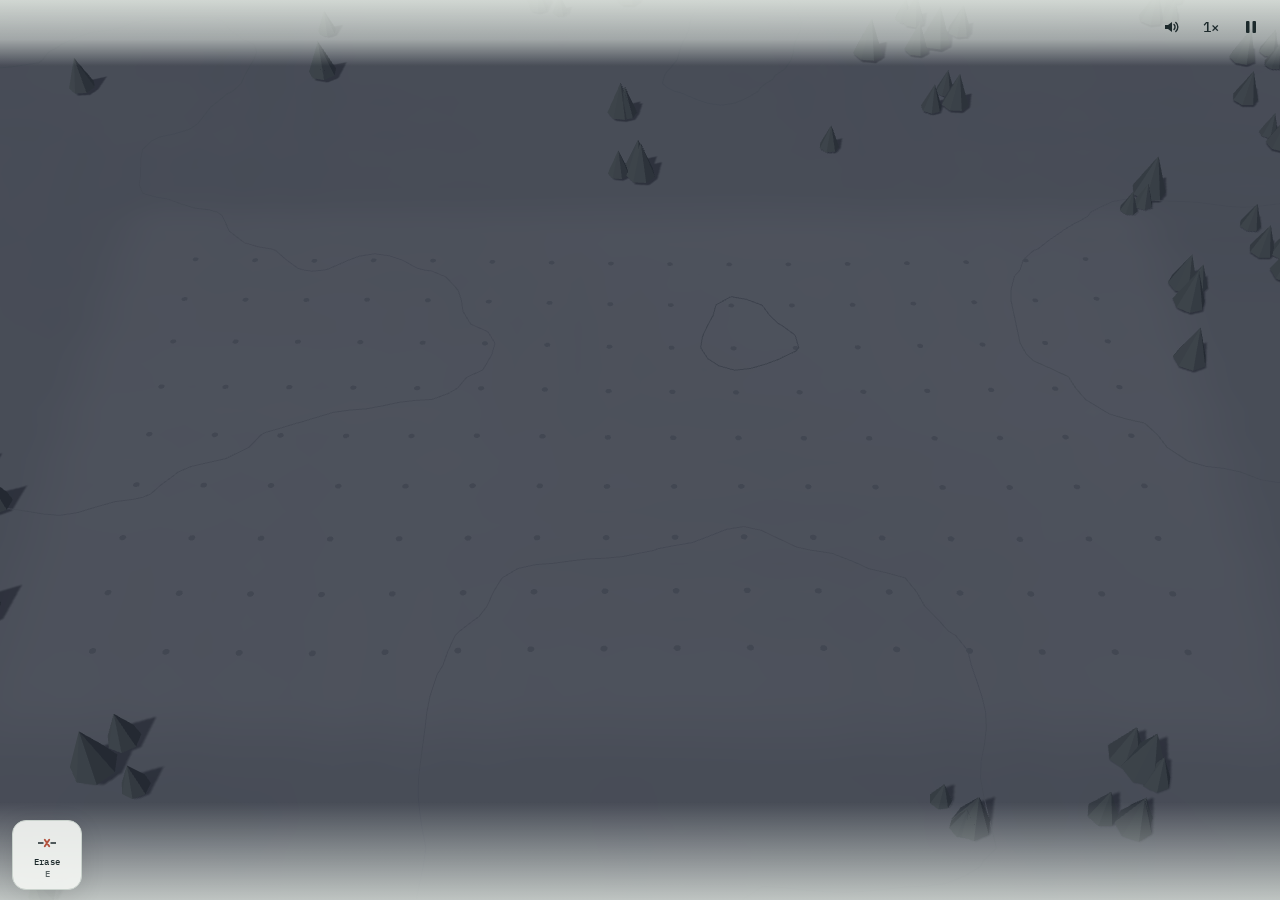
==== preview/feat-clear-money/index.html @ 667bb74d "Preview preview/feat-clear-money from Tarrasse/wattsville@2472400" ====
<!doctype html><html lang="en"><head>
<!-- wattsville-preview: feat/clear-money@2472400 -->
<meta name="robots" content="noindex"><meta charset="utf-8"><meta name="viewport" content="width=device-width,initial-scale=1,viewport-fit=cover"><title>Wattsville 3D</title><meta name="claude:viewport-fit-sides" content="cover"><link rel="stylesheet" href="fonts/fonts.css"><style>:root{color-scheme:light;box-sizing:border-box;padding-top:env(safe-area-inset-top,0px);padding-bottom:env(safe-area-inset-bottom,0px)}html{scroll-padding-top:env(safe-area-inset-top,0px)}body{margin:0;padding:0;font:14px -apple-system,BlinkMacSystemFont,sans-serif;background:#faf9f5;color:#141413}img{max-width:100%}[hidden]:not([hidden=until-found i]){display:none!important}</style></head><body>
<style>
/* Layout: one-screen game. Thin status bar on top, the survey-map canvas fills the middle, tool tray at the bottom. */
:root{
  --bg:#e9ede8;        /* survey paper */
  --surface:#f6f8f4;
  --ink:#1d2a2c;
  --muted:#5f6e6c;
  --line:#c9d2cc;
  --fog:#dde3dd;
  --water:#b7d3df;
  --water-edge:#9cc0d0;
  --plank:#a88b63;
  --danger:#b4533f;
  /* muted network colors: the same four hues, less saturated, still far apart in hue and lightness */
  --net-a:#b98840;     /* amber network */
  --net-b:#557aa8;     /* blue: factories, 380 V */
  --net-c:#a65a78;     /* magenta network */
  --net-d:#5b8a68;     /* green: charging stations */
  --glow:0;
  --font-display:"Chakra Petch","Arial Narrow",system-ui,sans-serif;
  --font-body:"IBM Plex Sans",system-ui,-apple-system,"Segoe UI",sans-serif;
  --font-mono:"IBM Plex Mono",ui-monospace,"SFMono-Regular",Menlo,monospace;
}
@media (prefers-color-scheme: dark){
  :root:not([data-theme="light"]){
    --bg:#0e1417; --surface:#162026; --ink:#e4ece9; --muted:#8c9c99; --line:#25333a; --fog:#121a1e;
    --water:#173748; --water-edge:#1f4a5f; --plank:#7a6447; --danger:#de7a63;
    --net-a:#d8ab66; --net-b:#86a5cc; --net-c:#c88aa3; --net-d:#87b493; --glow:1; color-scheme:dark;
  }
}
:root[data-theme="dark"]{
  --bg:#0e1417; --surface:#162026; --ink:#e4ece9; --muted:#8c9c99; --line:#25333a; --fog:#121a1e;
  --water:#173748; --water-edge:#1f4a5f; --plank:#7a6447; --danger:#de7a63;
  --net-a:#d8ab66; --net-b:#86a5cc; --net-c:#c88aa3; --net-d:#87b493; --glow:1; color-scheme:dark;
}
[hidden]{display:none!important}
html,body{height:100%}
body{background:var(--fog);color:var(--ink);font-family:var(--font-body);overflow:hidden;margin:0}
.panel{background:color-mix(in srgb,var(--surface) 86%,transparent);backdrop-filter:blur(8px);-webkit-backdrop-filter:blur(8px);border:1px solid var(--line);border-radius:12px;box-shadow:0 4px 18px rgba(0,0,0,.08)}
.bar,.tray{position:fixed;left:0;right:0;z-index:5;display:flex;gap:8px;flex-wrap:wrap;align-items:center;pointer-events:none;box-sizing:border-box;
  padding-left:max(12px,env(safe-area-inset-left,0px));padding-right:max(12px,env(safe-area-inset-right,0px))}
.bar{top:0;padding-top:calc(12px + env(safe-area-inset-top,0px));align-items:flex-start}
.tray{bottom:0;padding-bottom:calc(12px + env(safe-area-inset-bottom,0px))}
.bar>*,.tray>*{pointer-events:auto}
.brand{font-family:var(--font-display);font-weight:700;font-size:18px;letter-spacing:.04em;text-transform:uppercase;display:flex;align-items:center;gap:8px;padding:9px 14px}
.brand svg{width:18px;height:18px}
.stats{display:flex;gap:16px;align-items:center;margin-left:auto;flex-wrap:wrap;padding:6px 6px 6px 14px}
.stat{display:flex;flex-direction:column;gap:2px;min-width:0}
.stat .k{font-size:10px;letter-spacing:.12em;text-transform:uppercase;color:var(--muted)}
.stat .v{font-family:var(--font-mono);font-size:16px;font-variant-numeric:tabular-nums}
.week{width:120px}
.week .track{height:4px;background:var(--line);border-radius:2px;overflow:hidden;margin-top:6px}
.week .fill{height:100%;width:0;background:var(--ink)}
button{font:inherit;color:inherit;cursor:pointer}
.iconbtn{background:var(--surface);border:1px solid var(--line);border-radius:8px;width:36px;height:36px;display:grid;place-items:center}
.speed{width:auto;min-width:44px;padding:0 10px;font-family:var(--font-mono);font-size:14px;font-variant-numeric:tabular-nums}
.iconbtn:focus-visible,.tool:focus-visible,.primary:focus-visible,.choice:focus-visible{outline:2px solid var(--net-d);outline-offset:2px}
.stage{position:absolute;inset:0;overflow:hidden;background:var(--fog)}
canvas{display:block;width:100%;height:100%;touch-action:none}
#gl,#cv{position:absolute;inset:0}#gl{pointer-events:none}
.tool{box-shadow:0 4px 18px rgba(0,0,0,.08)}
.tool{display:flex;align-items:center;gap:8px;background:var(--surface);border:1px solid var(--line);border-radius:10px;padding:8px 12px;font-weight:500;font-size:13px}
.tool[aria-pressed="true"]{background:var(--ink);color:var(--bg);border-color:var(--ink)}
.tool .n{font-family:var(--font-mono);font-variant-numeric:tabular-nums;opacity:.8}
.tool.static{cursor:default}
.hint{margin-left:auto;font-size:11px;color:var(--muted);padding:4px;opacity:.8}
@media (hover:none),(max-width:900px){.hint{display:none}}
/* individual floating controls: each one is its own small chip or round button over the map */
.bar{padding-top:calc(10px + env(safe-area-inset-top,0px))}
.tray{padding-bottom:calc(10px + env(safe-area-inset-bottom,0px))}
.chip{display:flex;align-items:center;gap:7px;padding:0 12px;height:34px;border-radius:999px;font-family:var(--font-mono);font-size:13px;font-variant-numeric:tabular-nums;white-space:nowrap;box-sizing:border-box}
.chip svg{color:var(--muted)}
.weekchip{flex-direction:column;justify-content:center;gap:3px;align-items:stretch;font-family:var(--font-body);font-size:11px;color:var(--muted)}
.weekchip .track{display:block;height:3px;background:var(--line);border-radius:2px;overflow:hidden}
.weekchip .fill{display:block;height:100%;width:0;background:var(--ink)}
.ctrls{display:flex;gap:6px;margin-left:auto}
.bar .iconbtn{width:34px;height:34px;border-radius:999px;background:color-mix(in srgb,var(--surface) 86%,transparent);backdrop-filter:blur(8px);-webkit-backdrop-filter:blur(8px);box-shadow:0 4px 18px rgba(0,0,0,.08)}
.bar .speed{width:auto;min-width:34px;padding:0 9px}
.tray .tool{padding:0 11px;height:34px;border-radius:999px;font-size:12.5px;background:color-mix(in srgb,var(--surface) 86%,transparent);backdrop-filter:blur(8px);-webkit-backdrop-filter:blur(8px)}
.tray .tool[aria-pressed="true"]{background:var(--ink)}
.tray .tool{gap:6px;min-width:34px;justify-content:center}
.tool .ti{width:18px;height:18px;flex:none}
.tray .tool.poor .n{color:var(--danger);opacity:1}
.legend{gap:10px}
/* map-label HUD: no boxes, a soft fade at the screen edge keeps it readable */
.bar{background:linear-gradient(to bottom,color-mix(in srgb,var(--fog) 92%,transparent) 0%,color-mix(in srgb,var(--fog) 60%,transparent) 60%,transparent 100%);padding-bottom:22px}
.tray{background:linear-gradient(to top,color-mix(in srgb,var(--fog) 80%,transparent) 0%,transparent 100%);padding-top:18px}
.hud{display:flex;flex-direction:column;gap:4px;min-width:0}
.hud-top{display:flex;align-items:baseline;gap:8px}
.upkeep{font-size:11px;color:var(--muted);font-family:var(--font-body)}
/* the money chip: the profit a week at today's rate, next to the cash. A tap opens the breakdown. */
.hud{position:relative}
.bar.brkopen{z-index:7}
.nb{white-space:nowrap}
.netchip{display:inline-flex;align-items:center;gap:4px;padding:3px 8px 3px 9px;border-radius:999px;font-family:var(--font-mono);font-size:14px;font-weight:600;font-variant-numeric:tabular-nums;line-height:1.2;white-space:nowrap;cursor:pointer;-webkit-tap-highlight-color:transparent;
  background:color-mix(in srgb,var(--net-d) 22%,transparent);color:var(--net-d);border:1px solid color-mix(in srgb,var(--net-d) 55%,transparent);vertical-align:3px}
.netchip small{font-size:11px;font-weight:500;opacity:.85}
.netchip .car{font-size:9px;opacity:.8;margin-left:1px}
.netchip.loss{background:color-mix(in srgb,var(--danger) 18%,transparent);color:var(--danger);border-color:color-mix(in srgb,var(--danger) 55%,transparent)}
.netchip.flash{animation:chipFlash .35s ease-out}
.netchip:focus-visible{outline:2px solid var(--ink);outline-offset:2px}
@keyframes chipFlash{from{transform:scale(1.12)}}
.hud-sub{display:flex;align-items:center;gap:12px;font-size:11px;color:var(--muted);margin-top:2px;white-space:nowrap}
.days{display:inline-flex;gap:3px;margin-left:-2px;vertical-align:1px}.days i{width:5px;height:5px;border-radius:50%;background:var(--line)}.days i.on{background:var(--muted)}
.starbar{display:inline-flex;align-items:center;gap:6px;font-family:var(--font-mono);font-variant-numeric:tabular-nums}
.starbar .pb{width:56px;height:5px;border-radius:3px;background:var(--line);overflow:hidden;display:inline-block}
.starbar .pb i{display:block;height:100%;width:0;background:var(--net-a)}
/* the breakdown: income by customer type, the bills, the profit a week, the next prices and one action */
.brk{position:absolute;left:0;top:100%;margin-top:6px;z-index:8;width:min(300px,calc(100vw - 32px));box-sizing:border-box;padding:12px 14px;background:var(--surface);font-size:12.5px;color:var(--muted);white-space:normal}
.brk h4{margin:0 0 8px;font-size:12px;font-weight:600;color:var(--ink);letter-spacing:.02em}
.brk .r{display:grid;grid-template-columns:1fr auto;gap:2px 10px;align-items:baseline;padding:2px 0}
.brk .r b{font-family:var(--font-mono);font-weight:500;color:var(--ink);font-variant-numeric:tabular-nums;white-space:nowrap}
.brk .r b.neg,.brk .dim{color:var(--danger)} .brk .r b.pos{color:var(--net-d)}
.brk .r small{grid-column:1/-1;font-size:11px;margin-top:-2px}
.brk .sep{border-top:1px solid var(--line);margin:6px 0}
.brk .tot b{font-size:14px}.brk .tot span{color:var(--ink);font-weight:600}
.brk .nx{font-size:11px;margin-top:6px}.brk .nx b{font-family:var(--font-mono);font-weight:600;color:var(--ink)}
.tip{margin-top:9px;padding:7px 9px;border-radius:8px;background:color-mix(in srgb,var(--net-a) 14%,transparent);color:var(--ink);line-height:1.35}
.tip b{font-weight:600}
/* the alert: at most one, under the legend, with the fix and its price */
.alert{position:relative;margin-top:6px;box-sizing:border-box;width:min(330px,calc(100vw - 32px));padding:9px 30px 9px 12px;background:var(--surface);border:1px solid var(--line);border-left:3px solid var(--danger);border-radius:8px;box-shadow:0 6px 20px rgba(0,0,0,.18);font-size:12.5px;line-height:1.4;color:var(--ink);white-space:normal;animation:alertIn .3s ease-out}
.alert.info{border-left-color:var(--net-b)}
.alert b{font-weight:600}.alert .mu{color:var(--muted)}
.alert .fix{display:inline-block;margin-top:6px;font-size:12px;font-weight:600;padding:5px 10px;border-radius:7px;border:0;background:var(--ink);color:var(--bg);font-family:var(--font-mono);min-height:30px}
.alert .fix:disabled{opacity:.45;cursor:default}
.alert .ax{position:absolute;top:4px;right:4px;border:0;background:none;color:var(--muted);font-size:13px;min-width:28px;min-height:28px;cursor:pointer}
@keyframes alertIn{from{opacity:0;transform:translateY(-4px)}}
/* the weekly statement: one card a week. It stays 8 s; a tap keeps it open. */
.stmt{position:absolute;left:50%;transform:translateX(-50%);top:calc(118px + env(safe-area-inset-top,0px));z-index:6;box-sizing:border-box;width:min(340px,calc(100vw - 32px));padding:12px 14px;background:var(--surface);border:1px solid var(--line);border-radius:12px;box-shadow:0 8px 28px rgba(0,0,0,.22);font-size:12.5px;color:var(--muted);line-height:1.4;cursor:pointer;animation:stmtIn .35s cubic-bezier(.2,.9,.3,1.25)}
@media (min-width:900px){.stmt{left:auto;right:max(16px,env(safe-area-inset-right,0px));transform:none;top:calc(64px + env(safe-area-inset-top,0px));animation-name:alertIn}}
.tutorial .stmt{top:calc(62px + env(safe-area-inset-top,0px))}
@keyframes stmtIn{from{opacity:0;transform:translate(-50%,-6px)}}
.stmt .hd{display:flex;justify-content:space-between;align-items:baseline;gap:8px;color:var(--ink);font-weight:600;font-size:13px}
.stmt .hd b{font-family:var(--font-mono);font-size:17px;font-weight:600;color:var(--net-d);white-space:nowrap}.stmt.loss .hd b{color:var(--danger)}
.stmt .split{display:flex;height:8px;border-radius:4px;overflow:hidden;margin:8px 0 5px;gap:2px}
.stmt .split i{display:block;background:var(--net-d);min-width:2px}.stmt .split i.b{background:var(--danger)}.stmt .split i.c{background:var(--net-c)}
.stmt .lg{display:flex;justify-content:space-between;gap:6px;flex-wrap:wrap;font-family:var(--font-mono);font-size:11.5px;color:var(--ink)}
.stmt .lg span{white-space:nowrap}
.stmt p{margin:7px 0 0}.stmt p b{color:var(--ink);font-weight:600}
.stmt .tip{margin-top:7px;padding:6px 9px}
.stmt .kp{display:block;margin-top:6px;font-size:10.5px;text-align:right;opacity:.8}
.money.debt{color:var(--danger)}
.money{font-family:var(--font-mono);font-size:22px;font-weight:500;font-variant-numeric:tabular-nums;letter-spacing:-.01em;line-height:1}
.hud .stars{font-size:12px}
.hud-row{display:flex;align-items:center;gap:14px;flex-wrap:wrap;font-family:var(--font-mono);font-size:12px;font-variant-numeric:tabular-nums}
.legend{display:flex}
.bar .iconbtn{background:transparent;border:0;box-shadow:none;backdrop-filter:none;-webkit-backdrop-filter:none;border-radius:8px;color:var(--ink)}
.bar .iconbtn:hover{background:color-mix(in srgb,var(--ink) 8%,transparent)}
.dock{display:flex;gap:2px;padding:4px;background:color-mix(in srgb,var(--surface) 90%,transparent);backdrop-filter:blur(8px);-webkit-backdrop-filter:blur(8px);border:1px solid var(--line);border-radius:14px;box-shadow:0 6px 24px rgba(0,0,0,.1)}
/* Tools: icon, name and price. The size grows with the screen, within limits. */
.dock{--tool:clamp(60px,4.8vmin,78px)}
.dock .tool{display:grid;grid-template-rows:auto auto auto;justify-items:center;align-content:center;gap:2px;width:var(--tool);height:var(--tool);padding:0;border:0;border-radius:12px;background:transparent;box-shadow:none;backdrop-filter:none;-webkit-backdrop-filter:none;min-width:0;--tc:var(--plant-color,var(--ink))}
.dock .tool .ti{width:calc(var(--tool)*.4);height:calc(var(--tool)*.4)}
.dock .tool .nm{font-family:var(--font-mono);font-size:calc(var(--tool)*.155);font-weight:500;letter-spacing:.02em;line-height:1.1;color:var(--ink)}
.dock .tool .n{font-size:calc(var(--tool)*.15);line-height:1.1;opacity:.7;color:var(--ink);min-height:1.1em}
.dock .tool:hover{background:color-mix(in srgb,var(--ink) 7%,transparent)}
.dock .tool[aria-pressed="true"]{background:color-mix(in srgb,var(--tc) 24%,var(--surface));box-shadow:inset 0 0 0 2.5px var(--tc);color:var(--ink)}
.dock .tool.poor .ti,.dock .tool.poor .nm{filter:grayscale(1);opacity:.4}
/* The Plant tool can be dragged onto the map: no page scroll or zoom may take the touch. */
#tPlant{touch-action:none;-webkit-user-select:none;user-select:none;-webkit-touch-callout:none}
/* the Plant tile: price and upkeep of the colour it builds, and a badge when that colour is short */
#tPlant{position:relative;grid-template-rows:auto auto auto auto;gap:1px}
#tPlant .ti{width:calc(var(--tool)*.32);height:calc(var(--tool)*.32)}
#tPlant .wk2{font-family:var(--font-mono);font-size:calc(var(--tool)*.125);line-height:1.1;color:var(--muted);white-space:nowrap}
#tPlant em{position:absolute;top:-9px;left:50%;transform:translateX(-50%);font-style:normal;font-family:var(--font-body);font-size:9.5px;font-weight:700;line-height:1.3;background:var(--danger);color:#fff;padding:0 5px;border-radius:4px;white-space:nowrap}
#tPlant.need{box-shadow:inset 0 0 0 2px var(--danger)}
#tPlant.pulse{animation:tilePulse .9s ease-in-out 4}
@keyframes tilePulse{50%{transform:scale(1.08);box-shadow:inset 0 0 0 3px var(--tc)}}
body.pdragging,body.pdragging *{cursor:grabbing!important}
.dock .tool.poor .n{color:var(--danger);opacity:1;font-weight:600}
.legend .lg{display:flex;align-items:center;gap:4px}
.legend .lg svg{width:13px;height:13px;color:inherit}
.legend .lg b{font-weight:500;color:var(--ink)}
.legend .lg.short b{color:var(--danger)}
@keyframes shortPop{from{transform:scale(.3);opacity:0}}
.legend .lg i{animation:shortPop .45s cubic-bezier(.2,.9,.3,1.6);font-style:normal;font-family:var(--font-body);font-size:10px;font-weight:600;color:var(--bg);background:var(--danger);border-radius:4px;padding:0 4px;margin-left:2px}
.lives.lost{animation:starPop .7s}
@media (max-width:440px){
  .bar,.tray{gap:5px;padding-left:max(10px,env(safe-area-inset-left,0px));padding-right:max(10px,env(safe-area-inset-right,0px))}
  .bar{flex-wrap:nowrap}
  .chip{padding:0 8px;font-size:12px;gap:5px;height:32px}
  .money{font-size:19px}.hud-row{gap:10px;font-size:11px}
  .dock{--tool:58px;gap:1px}
  .weekchip{font-size:10px;min-width:0}
  .ctrls{gap:4px}
  .bar .iconbtn{width:32px;height:32px}.bar .speed{padding:0 7px}
  .tray > .tool{padding:0 9px;font-size:12px;height:32px}
}
.brand .sub{font-family:var(--font-body);font-weight:500;font-size:12px;letter-spacing:0;text-transform:none;color:var(--muted);padding-left:4px}
.coach{position:absolute;left:50%;transform:translateX(-50%);bottom:calc(clamp(60px,4.8vmin,78px) + 26px + env(safe-area-inset-bottom,0px));z-index:6;width:min(440px,calc(100% - 24px));box-sizing:border-box;padding:14px 16px 12px;display:flex;flex-direction:column;gap:10px;border-radius:14px}
.coach p{margin:0;font-size:14.5px;line-height:1.45;color:var(--ink);text-wrap:pretty}
.coach p.in{animation:coachIn .45s ease-out}
@keyframes coachIn{from{opacity:0;transform:translateY(4px)}}
.coachrow{display:flex;align-items:center;gap:12px}
.dots{display:flex;gap:5px;margin-right:auto}
.dots i{width:6px;height:6px;border-radius:50%;background:var(--line)}
.dots i.on{background:var(--net-a)}
.linkbtn{background:none;border:0;padding:6px 2px;color:var(--muted);font-size:13px;text-decoration:underline;text-underline-offset:3px}
.primary.small{padding:8px 14px;font-size:13.5px}
.linkbtn:focus-visible,#tutBtn:focus-visible,.menu button:focus-visible{outline:2px solid var(--net-d);outline-offset:2px}
@media (orientation:landscape) and (max-height:500px){
  .coach{left:auto;right:max(12px,env(safe-area-inset-right,0px));transform:none;bottom:auto;top:calc(52px + env(safe-area-inset-top,0px));width:min(300px,42%)}
  .coach p{font-size:13.5px}
}
.titlecard{position:absolute;inset:0;z-index:6;display:flex;flex-direction:column;align-items:center;justify-content:center;gap:10px;pointer-events:none;color:#fff1d2;text-align:center;padding:16px}
.titlecard h1{margin:0;font-family:var(--font-display);font-size:clamp(40px,9vw,72px);letter-spacing:.1em;text-transform:uppercase;text-shadow:0 0 28px rgba(255,200,120,.55),0 0 2px rgba(255,220,160,.9)}
.titlecard p{margin:0;font-size:clamp(14px,2.4vw,18px);letter-spacing:.04em;opacity:.8}
.titlecard.play{animation:titleSeq 3.4s ease-in-out forwards}
.titlecard.play h1{animation:titleGlow 3.4s ease-in-out forwards}
@keyframes titleSeq{0%{opacity:0}22%{opacity:1}72%{opacity:1}100%{opacity:0}}
@keyframes titleGlow{0%{letter-spacing:.2em;filter:blur(3px)}30%{letter-spacing:.1em;filter:blur(0)}100%{letter-spacing:.12em}}
/* during the tutorial only cable and erase matter: hide the score chips and the other tools */
.tutorial .hud,.tutorial #tPlant,.tutorial .tray .static,.tutorial .hint{display:none}
.tutorial #nCable{visibility:hidden}
.stars{display:inline-block;color:var(--net-a);letter-spacing:.06em;font-size:11px}
.stars.pop{animation:starPop .7s cubic-bezier(.2,.9,.3,1.4)}
@keyframes starPop{40%{transform:scale(1.6)}}
.starrow{font-size:30px;letter-spacing:.12em;color:var(--net-a);line-height:1}
.next{color:var(--ink)!important;font-weight:500}
.city .st{color:var(--net-a);letter-spacing:.06em;margin-right:6px}
.city.locked{opacity:.5;cursor:not-allowed}
.city.locked:hover{transform:none;border-color:var(--line)}
.cities{display:grid;grid-template-columns:repeat(2,minmax(0,1fr));gap:8px}
.city{background:var(--bg);border:1px solid var(--line);border-radius:10px;padding:12px;text-align:left;display:flex;flex-direction:column;gap:4px;min-width:0;transition:transform .15s ease,border-color .15s ease}
.city:hover{transform:translateY(-2px);border-color:var(--ink)}
.city.sel{border-color:var(--ink)}
.city .yr{font-family:var(--font-mono);font-size:11px;color:var(--muted);font-variant-numeric:tabular-nums}
.city b{font-family:var(--font-display);font-size:18px;text-transform:uppercase;letter-spacing:.03em}
.city .fact{font-size:12px;color:var(--muted);line-height:1.4}
.city .best{font-family:var(--font-mono);font-size:11px;margin-top:2px}
.city:focus-visible,.secondary:focus-visible,.how summary:focus-visible{outline:2px solid var(--net-d);outline-offset:2px}
.how summary{cursor:pointer;font-weight:600;font-size:13px}
.how ul{margin-top:8px;font-size:13px}
.row{display:flex;gap:8px;flex-wrap:wrap}
.row>button{flex:1}
.secondary{background:transparent;color:var(--ink);border:1px solid var(--line);border-radius:10px;padding:12px 16px;font-weight:600;font-size:15px}

@media (max-width:520px){.brand .sub{display:none}}
.overlay{position:absolute;inset:0;z-index:7;display:flex;flex-direction:column;overflow-y:auto;background:color-mix(in srgb,var(--bg) 72%,transparent);backdrop-filter:blur(2px);padding:16px}
.card{margin:auto;box-sizing:border-box;min-width:0;background:var(--surface);border:1px solid var(--line);border-radius:14px;padding:22px 22px 20px;max-width:380px;width:100%;display:flex;flex-direction:column;gap:14px;box-shadow:0 10px 40px rgba(0,0,0,.15)}
.card h1,.card h2{font-family:var(--font-display);margin:0;text-transform:uppercase;letter-spacing:.04em;text-wrap:balance}
.card h1{font-size:30px}
.card h2{font-size:22px}
.card p{margin:0;line-height:1.5;color:var(--muted)}
.card ul{margin:0;padding-left:18px;line-height:1.55;display:flex;flex-direction:column;gap:4px}
.primary{background:var(--ink);color:var(--bg);border:0;border-radius:10px;padding:12px 16px;font-weight:600;font-size:15px}
.big{font-family:var(--font-mono);font-size:34px;font-variant-numeric:tabular-nums}
.toast{position:absolute;left:50%;top:auto;bottom:calc(96px + env(safe-area-inset-bottom,0px));z-index:6;transform:translateX(-50%);background:var(--ink);color:var(--bg);padding:8px 14px;border-radius:18px;font-size:13px;font-weight:500;width:max-content;max-width:min(640px,calc(100vw - 32px));box-sizing:border-box;text-align:center;line-height:1.35}
@media (max-width:520px){.stats{gap:12px}.week{width:84px}.hint{display:none}.brand{font-size:17px}}
.overlay:not([hidden]){animation:fadeIn .35s ease-out}
.overlay:not([hidden]) .card{animation:cardIn .45s cubic-bezier(.2,.9,.3,1.25)}
.toast{pointer-events:auto;cursor:pointer}
.pcard{position:absolute;left:50%;bottom:calc(96px + env(safe-area-inset-bottom,0px));z-index:6;transform:translateX(-50%);box-sizing:border-box;width:min(380px,calc(100vw - 32px));
  background:var(--surface);color:var(--ink);border:1px solid var(--line);border-radius:12px;padding:12px 14px;box-shadow:0 8px 28px rgba(0,0,0,.18)}
.pcard:not([hidden]){animation:toastIn .3s cubic-bezier(.2,.9,.3,1.25)}
.pcard p{margin:6px 0 0;font-family:var(--font-mono);font-weight:500;font-size:12px;font-variant-numeric:tabular-nums}
.pcard p.loss b{color:var(--danger)}.pcard p .mu{color:var(--muted);font-weight:400}.pcard p b{font-weight:600}
.pcard p{line-height:1.5}
.pcard button:disabled{opacity:.5;cursor:default}
.pchead{display:flex;align-items:center;gap:8px}.pchead b{flex:1;font-size:14px}
.pcx{border:0;background:none;color:var(--muted);font-size:14px;cursor:pointer;min-width:32px;min-height:32px}
.pcrow{display:flex;gap:8px;margin-top:10px}.pcrow button{flex:1;min-height:40px}
body.in-menu .pcard{display:none}
/* in the tutorial the coach holds the bottom, so the card opens at the top */
.tutorial .pcard{bottom:auto;top:calc(16px + env(safe-area-inset-top,0px))}
@media (orientation:landscape) and (max-height:500px){.tutorial .pcard{left:max(12px,env(safe-area-inset-left,0px));transform:none;width:min(320px,50%);animation:none}}
.toast .tclose{display:block;font-size:11px;opacity:.65;margin-top:2px;font-weight:500}
.speed.halved{color:var(--net-a);white-space:nowrap;min-width:max-content}
.toast:not([hidden]){animation:toastIn .3s cubic-bezier(.2,.9,.3,1.25)}
.tool,.iconbtn{transition:transform .12s ease}
.tool:active,.iconbtn:active{transform:scale(.95)}
@keyframes fadeIn{from{opacity:0}}
@keyframes cardIn{from{opacity:0;transform:translateY(14px) scale(.96)}}
@keyframes toastIn{from{opacity:0;transform:translate(-50%,8px)}}
.card .note{font-size:12.5px}
@media (prefers-reduced-motion: reduce){*{transition:none!important;animation:none!important}}
/* city menu: the chosen city's town fills the screen, and the menu floats over it */
.bar,.tray{transition:opacity .5s ease-out}
body.in-menu .bar,body.in-menu .tray{opacity:0;pointer-events:none}
body.in-menu .bar *,body.in-menu .tray *{pointer-events:none}
.menu{position:absolute;inset:0;z-index:7;overflow:hidden;touch-action:none;-webkit-user-select:none;user-select:none;color:var(--ink)}
.menu{transition:opacity .35s ease-out}
.menu.entering,.menu.leaving{opacity:0;pointer-events:none;transition:opacity .35s ease-out}
.menu.entering *,.menu.leaving *{pointer-events:none}
.mfog{position:absolute;inset:0;background:var(--fog);opacity:0;pointer-events:none}
.mscrim{position:absolute;left:0;right:0;pointer-events:none}
.mscrim.top{top:0;height:calc(90px + env(safe-area-inset-top,0px));background:linear-gradient(to bottom,color-mix(in srgb,var(--fog) 85%,transparent),transparent)}
.mscrim.bottom{bottom:0;height:62%;background:linear-gradient(to bottom,transparent 0%,color-mix(in srgb,var(--fog) 78%,transparent) 45%,color-mix(in srgb,var(--fog) 95%,transparent) 100%)}
.mcol{position:absolute;inset:0;display:flex;flex-direction:column;box-sizing:border-box;
  padding:calc(6px + env(safe-area-inset-top,0px)) max(18px,env(safe-area-inset-right,0px)) calc(8px + env(safe-area-inset-bottom,0px)) max(18px,env(safe-area-inset-left,0px))}
.menu.wide .mcol{padding-left:max(72px,env(safe-area-inset-left,0px));padding-right:max(72px,env(safe-area-inset-right,0px))}
.mbar{display:flex;align-items:center;gap:8px;flex:none}
.mbar .bolt{width:17px;height:17px;color:var(--net-a);flex:none}
.mname{font-family:var(--font-display);font-weight:700;font-size:17px;text-transform:uppercase;white-space:nowrap}
.menu:not(.named) .mname{display:none}
.mspring{flex:1}
.pill{display:inline-flex;align-items:center;gap:5px;box-sizing:border-box;min-height:34px;padding:0 12px;border-radius:999px;background:color-mix(in srgb,var(--surface) 88%,transparent);border:1px solid var(--line);
  color:var(--ink);font-family:var(--font-mono);font-weight:500;font-size:13px;font-variant-numeric:tabular-nums;white-space:nowrap;flex:none}
button.pill{font-family:var(--font-body);font-weight:600;cursor:pointer;transition:transform .12s ease}
button.pill:active{transform:scale(.95)}
.pill .a{color:var(--net-a)}
.mspace{flex:1;min-height:12px}
.minfo{max-width:560px;display:flex;flex-direction:column;gap:8px;will-change:transform,opacity}
.menu.compact .minfo{gap:5px}
.minfo p{margin:0}
.msrc{display:flex;align-items:center;gap:6px;font-family:var(--font-mono);font-weight:500;font-size:12px;font-variant-numeric:tabular-nums;white-space:nowrap}
.msrc canvas{width:18px;height:18px;flex:none}
.minfo h1{margin:0;font-family:var(--font-display);font-weight:700;font-size:40px;line-height:1.1;white-space:nowrap;overflow:hidden;text-overflow:ellipsis}
.menu.wide:not(.compact) .minfo h1{font-size:60px}
.mplace{font-size:14px;color:var(--muted);white-space:nowrap;overflow:hidden;text-overflow:ellipsis}
.mrule{font-size:15px;font-weight:500;line-height:1.35}
.mfact{font-size:13px;color:var(--muted);line-height:1.4;display:-webkit-box;-webkit-line-clamp:3;-webkit-box-orient:vertical;overflow:hidden}
.menu.compact .mfact,.menu.short .mwhy{display:none}
.mfuel{margin:0;font-family:var(--font-mono);font-weight:500;font-size:12px;line-height:1.4}
.mprog{max-width:400px;margin-top:2px;font-family:var(--font-mono);font-weight:500;font-size:12px;color:var(--muted);font-variant-numeric:tabular-nums}
.mprog .row{display:flex;justify-content:space-between;gap:8px}
.mprog .track{height:4px;border-radius:2px;background:var(--line);margin-top:5px;overflow:hidden}
.mprog .fill{height:100%;border-radius:2px;background:var(--net-a)}
.mprog .new{display:block;white-space:nowrap;overflow:hidden;text-overflow:ellipsis}
.mplay{display:flex;align-items:center;gap:14px;margin-top:4px}
.mstars{display:flex;gap:3px;font-size:19px;line-height:1}
.mstars i{font-style:normal;color:var(--line)}
.mstars i.on{color:var(--net-a)}
.mplay .primary{min-height:44px}
.rail{position:relative;flex:none;height:48px;margin-top:16px}
.menu.eras .rail{height:62px}
.menu.compact .rail{margin-top:8px}
.rail .axis,.rail .done{position:absolute;left:0;height:2px}
.rail .axis{right:0;background:var(--line)}
.rail .done{background:var(--net-a)}
.rail .era,.rail .gap{position:absolute;transform:translate(-50%,-50%);font-family:var(--font-mono);font-weight:500;white-space:nowrap;color:var(--muted)}
.rail .era{top:6px;font-size:10.5px;letter-spacing:1.5px;text-transform:uppercase}
.rail .gap{font-size:10px;padding:0 4px;background:var(--fog)}
.menu:not(.eras) .rail .era,.menu:not(.eras) .rail .gap{display:none}
.tick{position:absolute;width:44px;height:56px;transform:translateX(-50%);display:flex;flex-direction:column;align-items:center;gap:4px;padding:0;border:0;background:none;color:var(--muted);cursor:pointer}
.tick i{display:block;box-sizing:border-box;width:13px;height:13px;margin:1.5px 0;border-radius:50%;border:2px solid var(--net-a);background:var(--fog)}
.tick.lit i{background:var(--net-a)}
.tick.cur i{width:16px;height:16px;margin:0;outline:4px solid color-mix(in srgb,var(--net-a) 35%,transparent);outline-offset:3px}
.tick span{font-family:var(--font-mono);font-weight:500;font-size:11px}
.tick.cur span{color:var(--ink)}
.tick.low span{padding-top:12px}
.marrow{position:absolute;top:50%;width:44px;height:44px;margin-top:-22px;border-radius:50%;display:none;place-items:center;padding:0;
  background:color-mix(in srgb,var(--surface) 85%,transparent);border:1px solid var(--line);color:var(--ink);cursor:pointer}
.marrow.prev{left:max(14px,env(safe-area-inset-left,0px))}
.marrow.next{right:max(14px,env(safe-area-inset-right,0px))}
.menu.wide .marrow{display:grid}
.marrow:disabled{opacity:.3;cursor:default}
.mmap{position:absolute;inset:0;z-index:2;background:var(--bg)}
.mmap:not([hidden]){animation:fadeIn .2s ease-out}
.msafe{position:absolute;top:env(safe-area-inset-top,0px);left:0;height:env(safe-area-inset-bottom,0px);width:0;visibility:hidden}
.mmap>canvas{position:absolute;inset:0;width:100%;height:100%}
.mmaphead{position:absolute;left:0;right:0;top:0;display:flex;align-items:flex-start;gap:8px;
  padding:calc(12px + env(safe-area-inset-top,0px)) max(18px,env(safe-area-inset-right,0px)) 0 max(18px,env(safe-area-inset-left,0px))}
.mmaphead>div{flex:1;min-width:0}
.mmaphead h2{margin:0 0 4px;font-family:var(--font-display);font-weight:700;font-size:22px}
.mmaphead p{margin:0;font-family:var(--font-mono);font-weight:500;font-size:11px;color:var(--muted)}
.mmaphead .pill{min-height:36px;padding:0 14px;background:var(--surface)}
.pin{position:absolute;transform:translate(-50%,-18px);display:flex;flex-direction:column;align-items:center;gap:3px;padding:0;border:0;background:none;color:var(--ink);cursor:pointer;transition:transform .12s ease}
.pin:active{transform:translate(-50%,-18px) scale(.95)}
.pin .dot{box-sizing:border-box;width:36px;height:36px;border-radius:50%;display:grid;place-items:center;background:var(--surface);border:2px solid var(--muted)}
.pin.played .dot{border-color:var(--net-a)}
.pin.cur .dot{box-shadow:0 0 0 6px color-mix(in srgb,var(--net-a) 30%,transparent)}
.pin canvas{width:20px;height:20px}
.pin b{font-size:12px;font-weight:600;white-space:nowrap}
.pin .yr{font-family:var(--font-mono);font-weight:500;font-size:10.5px;color:var(--muted);white-space:nowrap}
#help{z-index:3;touch-action:pan-y}
.helpcard{max-width:460px}
.helpcard ul{font-size:13px;color:var(--muted)}
/* notices: news and feedback at the top; they go away by themselves (see notice()) */
.notices{position:absolute;left:50%;top:calc(96px + env(safe-area-inset-top,0px));transform:translateX(-50%);z-index:6;display:flex;flex-direction:column;align-items:center;gap:6px;pointer-events:none;width:max-content;max-width:min(560px,calc(100vw - 32px))}
.notice{background:var(--surface);color:var(--ink);border:1px solid var(--line);border-left:3px solid var(--muted);padding:8px 14px;border-radius:8px;font-size:13px;font-weight:500;text-align:center;line-height:1.35;box-shadow:0 6px 20px rgba(0,0,0,.12);animation:toastIn .35s cubic-bezier(.2,.9,.3,1.25)}
.notice.bill{border-left-color:var(--danger);font-family:var(--font-mono);font-weight:400}
.notice.star{border-left-color:var(--net-a)}
.notice{white-space:pre-line}
.notice.statement{border-left-color:var(--net-a);font-family:var(--font-mono);font-weight:400}
body.in-menu .notices{display:none}
</style>

<header class="bar">
  <div class="brand panel" hidden><svg viewBox="0 0 24 24" aria-hidden="true"><path d="M13 2 4 14h7l-1 8 9-12h-7z" fill="currentColor"/></svg><span>Wattsville</span><span class="sub" id="cityLabel"></span></div>
  <div class="hud">
    <div class="hud-top"><span class="money" id="score" title="Money to spend">$0</span><button type="button" class="netchip" id="net" aria-expanded="false" aria-controls="brk" title="Profit a week at today's rate. Tap for the details."><b id="netV">+$0</b><small>/wk</small><span class="car" aria-hidden="true">▾</span></button></div>
    <div class="hud-sub"><span id="wkWhen">Week 1 · Mon</span><span class="days" id="days" aria-hidden="true"></span><span class="starbar" id="starBar" title="Stars count the profit of this run: your best cash, less the start cash"><span class="stars" id="starsHud" aria-label="Stars earned this run">☆☆☆</span><span class="pb" aria-hidden="true"><i id="starFill"></i></span><span id="starTxt"></span></span></div>
    <div class="brk panel" id="brk" role="region" aria-label="Money each week" hidden></div>
    <div class="hud-row"><div class="legend" id="lit" title="Customers fully lit, by type"></div></div>
    <div class="alert" id="alert" role="alert" hidden></div>
  </div>
  <div class="ctrls">
    <button class="iconbtn" id="muteBtn" aria-label="Sound on. Click to mute" title="Sound (M)"></button>
    <button class="iconbtn speed" id="speedBtn" aria-label="Game speed: normal. Click to change" title="Game speed (S)">1×</button>
    <button class="iconbtn" id="pauseBtn" aria-label="Pause"><svg width="14" height="14" viewBox="0 0 14 14" aria-hidden="true"><rect x="2" y="1" width="3.5" height="12" rx="1" fill="currentColor"/><rect x="8.5" y="1" width="3.5" height="12" rx="1" fill="currentColor"/></svg></button>
  </div>
</header>

<div class="stage" id="stage">
  <canvas id="cv" aria-label="Game board: a growing district map with power plants and homes"></canvas>


  <div class="menu" id="intro" hidden>
    <div class="mfog" id="menuFog"></div>
    <div class="mscrim top"></div><div class="mscrim bottom"></div>
    <div class="mcol">
      <div class="mbar">
        <svg class="bolt" viewBox="0 0 24 24" role="img" aria-label="Wattsville"><path d="M13 2 4 14h7l-1 8 9-12h-7z" fill="currentColor"/></svg>
        <span class="mname" aria-hidden="true">Wattsville</span>
        <span class="mspring"></span>
        <span class="pill" id="menuStars" role="img"></span>
        <button class="pill" id="mapBtn" aria-label="Map of the cities"><svg width="14" height="14" viewBox="0 0 24 24" aria-hidden="true"><path d="M9 4 3 6.5v13.5l6-2.5 6 2.5 6-2.5V4l-6 2.5zM9 4v13.5M15 6.5V20" fill="none" stroke="currentColor" stroke-width="2" stroke-linejoin="round"/></svg>Map</button>
        <button class="pill" id="helpBtn" aria-label="How to play"><b>?</b></button>
        <button class="pill" id="fullBtn" hidden aria-label="Full screen"><svg width="14" height="14" viewBox="0 0 24 24" aria-hidden="true"><path d="M4 9V4h5M15 4h5v5M20 15v5h-5M9 20H4v-5" fill="none" stroke="currentColor" stroke-width="2" stroke-linecap="round" stroke-linejoin="round"/></svg></button>
        <button class="pill" id="quitBtn" hidden>Quit</button>
      </div>
      <div class="mspace"></div>
      <section class="minfo" id="menuInfo" aria-live="polite">
        <p class="msrc"><canvas id="menuIcon" width="36" height="36" aria-hidden="true"></canvas><span id="menuSrc"></span></p>
        <h1 id="menuName"></h1>
        <p class="mplace" id="menuPlace"></p>
        <p class="mrule" id="menuRule"></p>
        <p class="mfuel" id="menuFuel"></p>
        <p class="mfact" id="menuFact"></p>
        <p class="mfact mwhy" id="menuWhy"></p>
        <div class="mprog" id="menuProg"></div>
        <div class="mplay"><span class="mstars" id="menuStarRow" role="img"></span><button class="primary small" id="playBtn">Play</button></div>
      </section>
      <div class="rail" id="rail" role="group" aria-label="Years"></div>
    </div>
    <button class="marrow prev" id="prevCity" aria-label="Previous city"><svg width="16" height="16" viewBox="0 0 14 14" aria-hidden="true"><path d="M9 2 4 7l5 5" fill="none" stroke="currentColor" stroke-width="2" stroke-linecap="round" stroke-linejoin="round"/></svg></button>
    <button class="marrow next" id="nextCity" aria-label="Next city"><svg width="16" height="16" viewBox="0 0 14 14" aria-hidden="true"><path d="m5 2 5 5-5 5" fill="none" stroke="currentColor" stroke-width="2" stroke-linecap="round" stroke-linejoin="round"/></svg></button>
    <div class="mmap" id="cityMap" hidden role="dialog" aria-labelledby="mapTitle">
      <span class="msafe" id="mapSafe"></span>
      <canvas id="mapCv" aria-hidden="true"></canvas>
      <div id="mapPins"></div>
      <div class="mmaphead">
        <div><h2 id="mapTitle">Where power began</h2><p>Survey grid, 10° squares · the cable joins the cities you played, in date order</p></div>
        <button class="pill" id="mapClose">Close</button>
      </div>
    </div>
    <div class="overlay" id="help" hidden>
      <div class="card helpcard" role="dialog" aria-labelledby="helpTitle">
        <h2 id="helpTitle">How to play</h2>
        <ul>
          <li>Each city makes its power one way: water, coal, wind, nuclear or gas. Each kind of plant has a rule for where it can stand. Drag the Plant tile onto the map: a green square shows where a plant can stand.</li>
          <li>Drag from a plant, home or cable to lay cable ($1 a square, $8 more over water). Erase cable to get the money back.</li>
          <li>Each plant powers as many homes as its pips. Too many homes on one network share the power: they all dim and pay less. Hold a plant to add 2 pips, or tap it to see its week, upgrade it or sell it.</li>
          <li>Each color is a voltage for one kind of customer: amber for homes, blue for factories, magenta for tram depots, green for charging stations. Factories and depots use 2 pips but pay more.</li>
          <li>Each lit home pays $30 a week; with every home lit, pay is ×1.25. Each week ends with bills for cable, plants and fuel. The chip next to your cash shows your profit a week: tap it for the details.</li>
          <li>Stars count your profit: your best cash, less the start cash. Unlit homes slowly dim; if one goes fully dark, the game ends.</li>
        </ul>
        <button class="secondary" id="tutBtn">Play the tutorial</button>
        <button class="primary" id="helpBack">Back to the cities</button>
      </div>
    </div>
  </div>

  <div class="overlay" id="over" hidden>
    <div class="card">
      <h2>Blackout</h2>
      <p id="overWhy">A home went dark for too long.</p>
      <div class="big" id="overScore">$0</div>
      <p class="note" id="overHow">Profit = your best cash − the start cash.</p>
      <div class="starrow" id="overStars" aria-label="Stars"></div>
      <p id="overMeta"></p>
      <p class="next" id="overNext"></p>
      <div class="row">
        <button class="primary" id="againBtn">Play again</button>
        <button class="secondary" id="cityBtn">Choose city</button>
      </div>
    </div>
  </div>

  <div class="overlay" id="paused" hidden>
    <div class="card">
      <h2>Paused</h2>
      <p id="pauseWhere"></p>
      <div class="big" id="pauseEarned"></div>
      <button class="primary" id="resumeBtn">Resume</button>
      <button class="secondary" id="leaveBtn">Leave city</button>
      <button class="secondary" id="pauseQuitBtn" hidden>Save and quit</button>
      <p class="note" id="pauseNote">If you leave, the profit so far counts as a run: it can set your best and earn stars.</p>
    </div>
  </div>

  <div class="toast" id="toast" hidden></div>
  <div class="pcard" id="pcard" role="dialog" aria-label="Plant" hidden>
    <div class="pchead"><b id="pcTitle"></b><button class="pcx" id="pcClose" aria-label="Close">✕</button></div>
    <p id="pcPips"></p><p id="pcWeek"></p>
    <div class="pcrow"><button class="secondary" id="pcUp"></button><button class="secondary" id="pcSell"></button></div>
  </div>
  <div class="notices" id="notices" role="status"></div>
  <div class="stmt" id="stmt" role="status" hidden></div>

  <div class="titlecard" id="titleCard" hidden aria-hidden="true"><h1>Wattsville</h1><p>Keep the lights on.</p></div>

  <div class="coach panel" id="coach" hidden role="status" aria-live="polite">
    <p id="coachText"></p>
    <div class="coachrow">
      <span class="dots" id="coachDots" aria-hidden="true"></span>
      <button class="linkbtn" id="coachSkip">Skip tutorial</button>
      <button class="primary small" id="coachPlay" hidden>Play</button>
    </div>
  </div>
</div>

<nav class="tray" aria-label="Tools">
  <div class="dock">
  <button class="tool" id="tErase" style="--tc:var(--danger)" aria-pressed="false" aria-label="Erase" title="Erase (E): turn on to remove cable and get the money back; turn off to draw cable again"><svg class="ti" viewBox="0 0 24 24" aria-hidden="true"><path d="M3 12h5.5M15.5 12H21" fill="none" stroke="currentColor" stroke-width="1.7"/><path d="M9.8 8.8l4.4 6.4M14.2 8.8l-4.4 6.4" stroke="var(--tc)" stroke-width="1.9" stroke-linecap="round"/></svg><span class="nm">Erase</span><span class="n">E</span></button>
  <button class="tool" id="tPlant" aria-pressed="false" aria-label="Build a plant" title="Build a plant: drag it onto the map, or tap (P) and then tap a lit square. Tap again to change its color."><svg class="ti" viewBox="0 0 24 24" aria-hidden="true"><path d="M12 2.5v3M12 18.5v3" stroke="currentColor" stroke-width="1.7"/><circle cx="12" cy="12" r="6.5" fill="none" stroke="var(--tc)" stroke-width="1.9"/><path d="M8.7 12c1.1-2.2 2.2-2.2 3.3 0s2.2 2.2 3.3 0" fill="none" stroke="currentColor" stroke-width="1.7" stroke-linecap="round"/></svg><span class="nm">Plant</span><span class="n" id="nPlant">$60</span><span class="wk2" id="nPlantUp"></span><em id="nPlantShort" hidden></em></button>
  </div>
  <span class="hint">Double-click to zoom · Right-drag to erase · Tap a plant to inspect, hold to upgrade · Space pause · S speed · M sound · P plant</span>
</nav>

<script src="vendor/three.min.js"></script>
<script>
// A preview build (served under /preview/<branch>/ on the same site as the real game) keeps its own saves:
// each game key gets the prefix 'wattsville-preview-', so a preview never changes the player's real bests or run.
(()=>{
  if(!/\/preview\//.test(location.pathname)) return;
  const P='wattsville-preview-',S=Storage.prototype,get=S.getItem,set=S.setItem,del=S.removeItem;
  const key=(st,k)=>st===localStorage&&/^(wattsville|livewire)-/.test(k)&&!String(k).startsWith(P)?P+k:k;
  S.getItem=function(k){return get.call(this,key(this,k))};
  S.setItem=function(k,v){return set.call(this,key(this,k),v)};
  S.removeItem=function(k){return del.call(this,key(this,k))};
  window.wattsvilleStoragePrefix=P;
})();
</script>
<script>
// Desktop build (desktop/, Electron and Steam): the save lives in a file that Steam Cloud syncs, not only in
// the browser storage. At start the file wins. Each change to the game's keys goes back to the file.
(()=>{
  const D=window.wattsvilleDesktop;if(!D) return;
  const ours=k=>/^(wattsville|livewire)-/.test(k);
  const saved=D.loadSave();
  if(saved){
    for(const k of Object.keys(localStorage)) if(ours(k)) localStorage.removeItem(k);
    for(const [k,v] of Object.entries(saved)) if(ours(k)) localStorage.setItem(k,String(v));
  }
  let timer=0;
  const write=()=>{clearTimeout(timer);timer=0;const o={};for(const k of Object.keys(localStorage)) if(ours(k)) o[k]=localStorage.getItem(k);D.writeSave(o)};
  // the game's own storage calls pass through here: a change reaches the file within a second
  const set=Storage.prototype.setItem,del=Storage.prototype.removeItem;
  const later=k=>{if(ours(k)&&!timer) timer=setTimeout(write,1000)};
  Storage.prototype.setItem=function(k,v){set.call(this,k,v);if(this===localStorage) later(k)};
  Storage.prototype.removeItem=function(k){del.call(this,k);if(this===localStorage) later(k)};
  window.desktopFlushSave=write;
})();
</script>
<script>
(()=>{
const COLS=48, ROWS=30, N=COLS*ROWS, WEEK=120, DAYS=['Mon','Tue','Wed','Thu','Fri','Sat','Sun'];
const NET_VARS=['--net-a','--net-b','--net-c','--net-d'];
const $=id=>document.getElementById(id);
const cv=$('cv'), stage=$('stage');
let ctx=cv.getContext('2d'); // swapped for a moment while the city pictures are drawn
let previewing=false; // true while a scripted game makes a city picture: no sound, no messages, no saving
let links,water,wires,cross,bridge,occ,plants,houses,st,flashes,drag=null,hover=-1,allocAcc=0,theme={};
let pipe=new Uint8Array(0);
// how much drawn water covers a point (0..1): the river's smooth shape, which can differ from the square grid
let drawnWater=null;
let onResize=null,onTheme=null; // set by the 3D view
const rnd=(a,b)=>a+Math.floor(Math.random()*(b-a+1));
const idx=(x,y)=>y*COLS+x, cx=i=>i%COLS, cy=i=>Math.floor(i/COLS);
let best=0; try{best=+localStorage.getItem('livewire-best')||0}catch(e){}
let ripples=[],linkBorn=new Map(),energized=new Map();
const reduceMotion=matchMedia('(prefers-reduced-motion: reduce)').matches;
const easeOutBack=t=>1+2.70158*Math.pow(t-1,3)+1.70158*Math.pow(t-1,2);
function ripple(x,y,c,r=1.1,dur=0.9){if(!reduceMotion) ripples.push({x,y,c,r,dur,t:0})}
// red rings out of each plant of a color that is short of power; they repeat while the color stays short
function pulseShort(c){if(!reduceMotion) for(const p of plants) if(p.color===c) ripples.push({x:p.x+.5,y:p.y+.5,c,r:1.6,dur:1.1,t:0,warn:true})}
// the moment a color becomes short: a warning sound and red rings, with no message to read
function checkShort(c,short){
  st.shortSeen=st.shortSeen||[];
  if(short&&!st.shortSeen[c]&&!previewing){sfx.short(c);pulseShort(c)}
  st.shortSeen[c]=short;
}

/* ---------- sound ---------- */
// Everything is synthesised with Web Audio, no audio files. A major-pentatonic palette keeps it calm:
// any notes played together sound consonant, so the town's sounds layer into soft generative music.
const SCALE=[0,2,4,7,9];
const NET_ROOT=[0,4,7,9]; // each network's own note (semitones above C4): amber C, teal E, magenta G, indigo A
let AC=null,master=null,verb=null,muted=false;
try{muted=localStorage.getItem('wattsville-muted')==='1'}catch(e){}
const hz=semi=>261.63*Math.pow(2,semi/12);
const pent=(deg,oct=0)=>SCALE[((deg%5)+5)%5]+12*(oct+Math.floor(deg/5));
// iPhone and iPad: Web Audio follows the ring/silent switch, so the game is silent on a phone set to silent.
// The 'playback' session plays like a video does, through the switch (Safari 16.4+; other browsers lack it).
try{if(navigator.audioSession)navigator.audioSession.type='playback'}catch(e){}
const iOS=/iP(hone|ad|od)/.test(navigator.userAgent)||(navigator.platform==='MacIntel'&&navigator.maxTouchPoints>1);
// older iOS: a silent <audio> element that loops puts the page in the same playback session
let hush=null;
function hushPlay(){
  if(!iOS||navigator.audioSession||muted||document.hidden) return;
  if(!hush){
    const n=4410,b=new DataView(new ArrayBuffer(44+n*2)),s=(o,t)=>{for(let i=0;i<t.length;i++)b.setUint8(o+i,t.charCodeAt(i))};
    s(0,'RIFF');b.setUint32(4,36+n*2,true);s(8,'WAVEfmt ');b.setUint32(16,16,true);b.setUint16(20,1,true);b.setUint16(22,1,true);
    b.setUint32(24,44100,true);b.setUint32(28,88200,true);b.setUint16(32,2,true);b.setUint16(34,16,true);s(36,'data');b.setUint32(40,n*2,true);
    hush=document.createElement('audio');hush.loop=true;hush.setAttribute('playsinline','');hush.setAttribute('x-webkit-airplay','deny');
    hush.src=URL.createObjectURL(new Blob([b],{type:'audio/wav'}));
  }
  if(hush.paused){const p=hush.play();if(p&&p.catch)p.catch(()=>{})}
}
function audioInit(){
  // a context made before the first tap starts 'suspended'; iOS sets 'interrupted' after a call or Siri
  if(AC){if(AC.state!=='running'&&AC.state!=='closed'){const p=AC.resume();if(p&&p.catch)p.catch(()=>{})}return}
  const C=window.AudioContext||window.webkitAudioContext;if(!C) return;
  try{
    AC=new C();
    const comp=AC.createDynamicsCompressor();comp.threshold.value=-18;comp.ratio.value=4;comp.connect(AC.destination);
    master=AC.createGain();master.gain.value=muted?0:0.7;master.connect(comp);
    const len=Math.floor(AC.sampleRate*2.2),ir=AC.createBuffer(2,len,AC.sampleRate);
    for(let ch=0;ch<2;ch++){const d=ir.getChannelData(ch);for(let i=0;i<len;i++)d[i]=(Math.random()*2-1)*Math.pow(1-i/len,3)}
    verb=AC.createConvolver();verb.buffer=ir;const vg=AC.createGain();vg.gain.value=0.35;verb.connect(vg);vg.connect(master);
  }catch(e){AC=null}
}
// Browsers start audio only inside a user gesture, and iOS counts touchend and click but not pointerdown.
// So every tap, click or key (re)starts the context: the first one, and the first one after an interruption.
function audioUnlock(){
  audioInit();hushPlay();
  if(!AC||AC.state==='running'||AC.unlocked) return;
  // old iOS Safari also needs a sound started inside the gesture: one silent sample does it
  try{const s=AC.createBufferSource();s.buffer=AC.createBuffer(1,1,22050);s.connect(AC.destination);s.start(0);AC.unlocked=true}catch(e){}
}
for(const ev of ['pointerup','touchend','click','keydown']) addEventListener(ev,audioUnlock,{capture:true,passive:true});
document.addEventListener('visibilitychange',()=>{
  if(document.hidden){if(hush)hush.pause();return}
  if(AC&&AC.state!=='running'&&AC.state!=='closed'){const p=AC.resume();if(p&&p.catch)p.catch(()=>{})}
});
let silent=false;
let litSfxAt=-1e9,dimSfxAt=-1e9; // one sound for a group of homes that change together
function voice(freq,{type='sine',at=0,a=0.005,d=0.4,g=0.15,wet=0.4,lp=6000,glide=0}={}){
  if(!AC||muted||silent) return;
  const t=AC.currentTime+at;
  const o=AC.createOscillator(),e=AC.createGain(),f=AC.createBiquadFilter();
  o.type=type;o.frequency.setValueAtTime(freq,t);if(glide)o.frequency.exponentialRampToValueAtTime(Math.max(30,freq*glide),t+a+d);
  f.type='lowpass';f.frequency.value=lp;
  e.gain.setValueAtTime(0.0001,t);e.gain.exponentialRampToValueAtTime(g,t+a);e.gain.exponentialRampToValueAtTime(0.0001,t+a+d);
  o.connect(f);f.connect(e);e.connect(master);
  if(wet>0&&verb){const w=AC.createGain();w.gain.value=wet;e.connect(w);w.connect(verb)}
  o.start(t);o.stop(t+a+d+0.05);
}
let lastTick=0,tickN=0,lastErase=0;
const sfx={
  tick(){const n=performance.now();if(n-lastTick<28)return;lastTick=n;voice(hz(pent(tickN++%10,1)),{d:0.09,g:0.05,wet:0.15,lp:3000})},
  bell(c,oct=1){const f=hz(NET_ROOT[c]+12*oct);voice(f,{d:1.4,g:0.11,wet:0.6});voice(f*2,{d:0.5,g:0.035,wet:0.6});voice(f*1.5,{at:0.09,d:1.1,g:0.06,wet:0.6})},
  pluck(c){voice(hz(NET_ROOT[c]+12),{type:'triangle',d:0.35,g:0.07,wet:0.5,lp:2500})},
  plant(c){const f=hz(NET_ROOT[c]-12);voice(f,{type:'triangle',a:0.25,d:1.6,g:0.12,wet:0.7,lp:1200});voice(f*1.5,{at:0.15,a:0.2,d:1.4,g:0.06,wet:0.7})},
  thud(){voice(110,{d:0.18,g:0.12,wet:0.05,glide:0.6,lp:800})},
  erase(){const n=performance.now();if(n-lastErase<60)return;lastErase=n;voice(520,{d:0.12,g:0.05,wet:0.1,glide:0.55,lp:2000})},
  click(){voice(1400,{type:'square',d:0.04,g:0.025,wet:0.1,lp:3500})},
  dim(c,deep){voice(hz(NET_ROOT[c]-12-(deep?5:0)),{a:0.08,d:0.9,g:0.07,wet:0.5,lp:900})},
  // a color has less power than its customers need: two tense notes, a half step apart
  short(c){[0,-1].forEach((s,k)=>voice(hz(NET_ROOT[c]+s),{type:'triangle',at:k*0.16,a:0.01,d:0.32,g:0.09,wet:0.3,lp:1600}))},
  week(){[0,2,4,5,7].forEach((deg,k)=>voice(hz(pent(deg,1)),{at:k*0.11,d:0.9,g:0.08,wet:0.6}))},
  start(){[0,4,7,12].forEach((s,k)=>voice(hz(s),{type:'triangle',at:k*0.08,a:0.02,d:1.6,g:0.07,wet:0.7,lp:2400}))},
  over(){voice(hz(7),{type:'triangle',a:0.02,d:2.2,g:0.14,wet:0.6,glide:0.25,lp:1500});voice(hz(0),{at:0.2,a:0.05,d:2,g:0.08,wet:0.7,glide:0.4})},
  // background: low, warm notes (around C2–C3) with a slow fade in, filtered so they sit under the effects
  twinkle(){const s=pent(rnd(0,4),-1);voice(hz(s),{type:'triangle',a:0.6,d:3.2,g:0.06,wet:0.6,lp:650});if(Math.random()<0.4)voice(hz(s-12),{a:0.8,d:3.6,g:0.05,wet:0.4,lp:400})}
};
const ICON_SOUND='<svg width="16" height="16" viewBox="0 0 16 16" aria-hidden="true"><path d="M2 6h3l4-3v10l-4-3H2z" fill="currentColor"/><path d="M11 5.5a3.5 3.5 0 0 1 0 5M12.8 3.5a6 6 0 0 1 0 9" fill="none" stroke="currentColor" stroke-width="1.4" stroke-linecap="round"/></svg>';
const ICON_MUTE='<svg width="16" height="16" viewBox="0 0 16 16" aria-hidden="true"><path d="M2 6h3l4-3v10l-4-3H2z" fill="currentColor"/><path d="M11 6l4 4M15 6l-4 4" stroke="currentColor" stroke-width="1.4" stroke-linecap="round"/></svg>';
function setMuted(m){
  muted=m;if(master)master.gain.value=m?0:0.7;
  if(m){if(hush)hush.pause()}else hushPlay();
  try{localStorage.setItem('wattsville-muted',m?'1':'0')}catch(e){}
  const b=$('muteBtn');b.innerHTML=m?ICON_MUTE:ICON_SOUND;b.setAttribute('aria-label',m?'Sound off. Click to turn on':'Sound on. Click to mute');
}

function readTheme(){
  const cs=getComputedStyle(document.documentElement);
  const g=n=>cs.getPropertyValue(n).trim();
  theme={bg:g('--bg'),surface:g('--surface'),ink:g('--ink'),muted:g('--muted'),line:g('--line'),fog:g('--fog'),water:g('--water'),waterEdge:g('--water-edge'),plank:g('--plank'),danger:g('--danger'),glow:g('--glow')==='1',nets:NET_VARS.map(g)};
  if(onTheme)onTheme();
}
readTheme();
matchMedia('(prefers-color-scheme: dark)').addEventListener('change',readTheme);
new MutationObserver(readTheme).observe(document.documentElement,{attributes:true,attributeFilter:['data-theme']});

function inBounds(x,y){const b=st.bounds;return x>=b.x0&&x<=b.x1&&y>=b.y0&&y<=b.y1}

/* ---------- cities ---------- */
// Each map is modelled on a real city in the year its first public electricity supply switched on.
// Shapes are in squares from the map centre (x right, y down). The first plant sits roughly where the
// historic station stood relative to the old town and its water.
function segDist(px,py,ax,ay,bx,by){const dx=bx-ax,dy=by-ay,l=dx*dx+dy*dy;let t=l?((px-ax)*dx+(py-ay)*dy)/l:0;t=Math.max(0,Math.min(1,t));return Math.hypot(px-ax-t*dx,py-ay-t*dy)}
function river(pts,w){return (x,y)=>{for(let k=0;k<pts.length-1;k++)if(segDist(x,y,pts[k][0],pts[k][1],pts[k+1][0],pts[k+1][1])<w/2)return true;return false}}
const anyOf=(...fs)=>(x,y)=>fs.some(f=>f(x,y));
const CITIES=[
  {id:'godalming',name:'Godalming',year:1881,place:'Surrey, England',source:'hydro',
   fact:'A water wheel at Westbrook Mill on the River Wey lit the town’s streets from September 1881.',
   why:'The world’s first public electricity supply: anyone in the town could ask to be connected, not only one mill or one house.',
   plant:[-3,1],cable:40,bridges:2,cross:1,spawnMul:1.25,maxColors:2,stars:[1250,6000,12000],
   water:river([[-30,3],[-14,2],[-6,4],[2,3],[10,5],[18,4],[30,5]],1.6)},
  {id:'newyork',name:'New York',year:1882,place:'Lower Manhattan',source:'coal',
   fact:'Edison’s Pearl Street Station burned coal to turn its dynamos, and switched on for about 85 customers on 4 September 1882.',
   why:'The first central power station: one plant, cables under the streets and a meter for each paying customer. Power companies still work this way.',
   plant:[3,1],cable:45,bridges:3,cross:1,spawnMul:1,maxColors:3,stars:[1000,4500,8500],
   // Manhattan narrows to its southern tip between the Hudson (west) and the East River (east)
   water:(x,y)=>{const s=Math.max(0,y-2)*0.6,L=-8+s,R=7-s;return (x<=L&&x>L-3)||(x>=R&&x<R+2)||y>=9}},
  {id:'askov',name:'Askov',year:1891,place:'Jutland, Denmark',source:'wind',
   fact:'Poul la Cour built test wind turbines at the Askov folk high school from 1891, and trained the first “wind electricians”.',
   why:'La Cour measured the wind like a scientist and showed that farms and villages could make their own power. Denmark still leads the world in wind power.',
   plant:[1,-1],cable:40,bridges:2,cross:1,spawnMul:1.1,maxColors:3,stars:[1250,4500,6000],
   // open farmland with a small lake and a stream
   water:anyOf((x,y)=>Math.hypot((x+11)/1.4,y-6)<2.4,river([[-11,6],[-4,9],[4,10],[30,12]],1.0))},
  {id:'niagara',name:'Niagara Falls',year:1896,place:'New York, USA',source:'hydro',
   fact:'From 16 November 1896, the Adams Power Plant at Niagara Falls sent AC power to Buffalo, about 30 km away.',
   why:'Niagara proved that alternating current (AC) can carry power far from where it is made. It ended the “war of the currents”: the grids of the world use AC.',
   plant:[-3,0],cable:45,bridges:4,cross:1,spawnMul:1.15,maxColors:4,stars:[1000,5000,8500],
   // the Niagara River runs north past the town
   water:river([[-4,-20],[-3,-8],[-1,-2],[1,4],[2,20]],3.2)},
  {id:'obninsk',name:'Obninsk',year:1954,place:'Kaluga region, USSR',source:'nuclear',
   fact:'On 27 June 1954 the Obninsk plant became the first nuclear power station to supply an electricity grid.',
   why:'Obninsk started the nuclear age of electricity: a little fuel makes a lot of power, with no smoke. France now gets most of its electricity this way.',
   plant:[-6,-3],cable:50,bridges:3,cross:1,spawnMul:1,maxColors:4,stars:[1500,7000,12000],
   // the Protva river runs along the north of the town
   water:river([[-30,-5],[-14,-4],[-6,-6],[2,-5],[10,-7],[30,-6]],2)},
  {id:'dubai',name:'Dubai',year:1961,place:'Deira and Bur Dubai',source:'gas',
   fact:'The Dubai Electricity Company began supplying Deira in 1961. Today, Dubai’s power stations burn natural gas.',
   why:'Dubai grew from a small trading town into a city of millions on power from oil and gas. Its gas plants also turn seawater into drinking water.',
   plant:[-6,-1],cable:40,bridges:3,cross:1,spawnMul:1,maxColors:4,stars:[750,3500,10000],
   // the gas pipeline comes in from the west and runs through the town, south of the Creek
   pipe:[[-18,-3],[-7,-2],[-3,2],[4,4],[14,3],[22,-1]],
   // the Gulf coast to the north; the Creek divides Deira from Bur Dubai and ends in a lagoon
   water:anyOf((x,y)=>y< -6+x*0.15,river([[-8,-9],[-4,-3],[0,0],[5,2],[10,6],[16,7]],1.8),(x,y)=>Math.hypot(x-16,y-7)<2.2)}
];
/* ---------- power sources ----------
   Each city makes its power one way, and each way has a rule for where a plant can stand.
   cap: extra pips on a new plant; cost: multiplier on the plant price.
   fuel: weekly fuel and upkeep for each pip of power a plant sends for a whole week. Water and wind
   are free; coal burns the most; nuclear uses a little fuel for a lot of power. */
const SOURCES={
  hydro:{name:'Water power',rule:'Build plants next to the river: the water turns the wheel.',cap:0,cost:1,fuel:0,fuelNote:'No fuel to buy: the river does the work.',where:'plants stand next to the river'},
  coal:{name:'Coal steam',rule:'Keep coal plants 3 squares or more from every customer, because of the smoke.',cap:1,cost:1,fuel:5,fuelNote:'Coal costs $5 a week for each pip of power a plant sends.',where:'plants stand 3 squares or more from every customer',burns:'Coal burns fuel'},
  wind:{name:'Wind power',rule:'Turbines need open land: keep the 8 squares around a turbine free of buildings.',cap:-1,cost:.6,fuel:0,fuelNote:'No fuel to buy: the wind does the work.',where:'keep the 8 squares around a turbine free'},
  nuclear:{name:'Nuclear power',rule:'Build next to the river for cooling water, and 3 squares or more from every customer.',cap:3,cost:2.2,fuel:2,fuelNote:'Uranium and upkeep cost $2 a week for each pip: a little fuel makes a lot of power.',where:'plants stand next to the river, 3 squares or more from customers',burns:'Uranium is fuel'},
  gas:{name:'Natural gas',rule:'Build plants next to the gas pipeline.',cap:1,cost:1,fuel:3,fuelNote:'Gas costs $3 a week for each pip of power a plant sends.',where:'plants stand next to the gas pipeline',burns:'Gas burns fuel'}
};
const SRC=()=>SOURCES[city().source];
let cityI=0;try{const s=localStorage.getItem('wattsville-city');const i=CITIES.findIndex(c=>c.id===s);if(i>=0)cityI=i}catch(e){}
const city=()=>CITIES[cityI];
// the best profit of a run in each city (the old key held total earnings, a different scale: it is not read)
const BEST_KEY='wattsville-profit-';
const bestFor=c=>{try{return +localStorage.getItem(BEST_KEY+c.id)||0}catch(e){return 0}};

/* ---------- the power company: money ----------
   Income: each fully lit home pays $0.25 a second; a brownout home pays its share.
   All lit: with 3+ homes and every one lit, income runs at x1.25.
   Bonuses: +$2 the first time a home is connected; +$5 for saving a home that was more than 60% dim.
   Spending: cable $1 a square, bridges $8 a water square (both refunded when erased), crossovers $10,
   plant upgrades (+2 pips) and new plants. An upgrade's price depends only on the level of that plant
   (ECON.up for its first upgrade, ECON.upStep more for each next one); a new plant's price rises by a
   percentage with each plant bought.
   Stars: three targets for the profit of a run: the most cash the company had, less the money it started with.
   So a lean network beats a big wasteful one. All cities are open from the start. */
const ECON={pay:0.25,allLit:1.25,cable:1,bridge:8,cross:10,up:15,upStep:5,plant:25,plantMul:1.2,first:2,saved:5};
// pacing: seconds a powered home takes to fully recover; an unconnected home to go dark; the brownout
// dimming divisor; and how often homes appear (start, fastest, and how quickly it speeds up)
const BAL={recover:30,dark:70,brown:40,spawnStart:14,spawnMin:6,spawnRamp:120,
  // rising demand: first purchase after growStart seconds; then every growEvery seconds, shrinking by growFaster a week
  growStart:150,growEvery:46,growFaster:2,growMin:15};
// weekly running costs: per cable square, per bridge square, per crossover; a plant pays a base amount
// and an amount for each pip of capacity, used or not, so spare capacity costs money
const UPKEEP={cable:1.2,bridge:5,cross:4,plant:12,pip:6};
const plantUpkeep=p=>UPKEEP.plant+UPKEEP.pip*p.cap;
function upkeep(){
  let cable=0,bridges=0,crosses=0;
  for(let i=0;i<N;i++){cable+=wires[i].length;if(bridge[i])bridges++;if(cross[i])crosses++}
  const c=cable*UPKEEP.cable,b=bridges*UPKEEP.bridge,x=crosses*UPKEEP.cross,p=plants.reduce((a,q)=>a+plantUpkeep(q),0),f=st.fuel||0;
  return {total:Math.round(c+b+x+p)+Math.round(f),cable:Math.round(c+b+x),plants:Math.round(p),fuel:Math.round(f)};
}
/* Customer types. Each color is a supply voltage serving one kind of customer. Voltages are
   representative labels (they varied by country and era). Big customers use more plant capacity
   (pips) but pay more. weight = how often each type appears once it is in play. */
const TYPES=[
  {name:'Homes',one:'home',volt:'220 V',demand:1,pay:1,weight:6,plantCap:3,maxExtra:1,buys:['electric fan','radio','electric iron','refrigerator','washing machine','television'],fact:'Homes take low-voltage power for their lamps.'},
  {name:'Factories',one:'factory',volt:'380 V three-phase',demand:2,pay:2.2,weight:3,plantCap:4,maxExtra:2,buys:['new motor line','electric furnace','night shift'],fact:'Three-phase power drives the motors in workshops and mills.'},
  {name:'Tram depots',one:'tram depot',volt:'600 V DC',demand:2,pay:2.1,weight:2,plantCap:4,maxExtra:1,buys:['longer trams','a new route'],fact:'Siemens ran the first electric tram in Lichterfelde, Berlin, on 16 May 1881.'},
  {name:'Charging stations',one:'charging station',volt:'DC',demand:1,pay:1.3,weight:2,plantCap:3,maxExtra:1,buys:['a second charger','faster charging'],fact:'New York\u2019s Electrobat cabs (1897) swapped batteries at a station on Broadway.'}
];
// a customer's demand grows as it buys appliances (h.extra); pay grows with it
const dmd=h=>TYPES[h.color].demand+(h.extra||0);
const payOf=h=>TYPES[h.color].pay*dmd(h)/TYPES[h.color].demand;
// An upgrade's price depends only on the plant's own level: the k-th upgrade of any plant costs the same,
// whatever was bought before. (An old save has no p.ups: its level comes from its pips.)
const basePips=c=>Math.max(2,TYPES[c].plantCap+(tut?0:SRC().cap));
const upsOf=p=>p.ups??Math.max(0,Math.round((p.cap-basePips(p.color))/2));
const stepCost=k=>Math.round(ECON.up+ECON.upStep*k);
// with no plant: the cheapest upgrade of all plants (of colour c when given)
const cheapestUp=c=>{let best=null;for(const p of plants)if(c===undefined||p.color===c){const k=upsOf(p);if(!best||k<best.k)best={p,k}}return best?best.p:null};
const upCost=p=>{if(!p)p=cheapestUp();return p?stepCost(upsOf(p)):stepCost(0)};
const plantCost=()=>Math.round(ECON.plant*SRC().cost*Math.pow(ECON.plantMul,st.built));
function earn(x){st.money+=x;st.weekIn=(st.weekIn||0)+x}
// the score of a run is its profit: the most cash the company has had, less the money it started with
function trackProfit(){st.score=Math.max(st.score,st.money-st.start)}
// what: the words for the thing bought, for the 'Not enough money' notice (e.g. 'A Homes plant costs')
function spend(x,what){
  if(st.money<x){if(!previewing&&!tut)noMoney(x,what);sfx.thud();return false}
  if(!previewing)markBuild();
  st.money-=x;st.wkSpend=(st.wkSpend||0)+x;return true
}
// money in text: '−$1,493', never '$-1,493'. A word joiner keeps the sign on the number's line.
const fmt$=v=>(v<0?'\u2212\u2060':'')+'$'+Math.floor(Math.abs(v)+1e-9).toLocaleString();
const starsFor=(c,score)=>c.stars.filter(s=>score>=s).length;
// every city is open from the start: play the timeline in any order
const unlocked=i=>true;
const starStr=n=>'★'.repeat(n)+'☆'.repeat(3-n);
if(!unlocked(cityI)) cityI=0;
let floats=[];
function floatText(x,y,text){if(!reduceMotion&&!previewing)floats.push({x,y,text,t:0,dur:1.5})}
function checkRewards(){
  if(previewing) return;
  const C=city(),n=starsFor(C,st.score);
  if(n>st.starsHit){
    st.starsHit=n;const nx=C.stars[n];sfx.start();steamStars(C,n);
    news(()=>notice(`${'★'.repeat(n)} ${['First','Second','Third'][n-1]} star in ${C.name}. `+(nx?`Next star at ${fmt$(nx)}.`:'All three stars here.'),'star'));
    plants.forEach(p=>ripple(p.x+.5,p.y+.5,p.color,2.6,1.3));
    const s=$('starsHud');s.classList.remove('pop');void s.offsetWidth;s.classList.add('pop');
  }
}
function genTerrain(){
  const f=city().water;
  for(let y=0;y<ROWS;y++)for(let x=0;x<COLS;x++) if(f(x+.5-COLS/2,y+.5-ROWS/2)) water[idx(x,y)]=1;
  // the squares the gas pipeline runs through
  pipe=new Uint8Array(N);
  const P=city().pipe||[];
  for(let k=0;k<P.length-1;k++){
    const [ax,ay]=P[k],[bx,by]=P[k+1],n=Math.ceil(Math.hypot(bx-ax,by-ay)*5);
    for(let j=0;j<=n;j++){const x=Math.round(COLS/2+ax+(bx-ax)*j/n),y=Math.round(ROWS/2+ay+(by-ay)*j/n);
      if(x>=0&&y>=0&&x<COLS&&y<ROWS&&!water[idx(x,y)])pipe[idx(x,y)]=1}
  }
}
/* ---------- topography ----------
   A height map per city: land rises gently with distance from rivers and coast, plus layered noise
   for hills. Contour lines are traced with marching squares into two paths: thin lines every step
   and a heavier index contour every fifth, as on a survey map. Seeded by the city, so it never changes. */
let contours={minor:null,major:null};
function buildContours(){
  let seed=0;for(const ch of city().id) seed=(seed*31+ch.charCodeAt(0))>>>0;
  const rand=()=>{seed=(seed+0x6D2B79F5)>>>0;let t=seed;t=Math.imul(t^t>>>15,t|1);t^=t+Math.imul(t^t>>>7,t|61);return((t^t>>>14)>>>0)/4294967296};
  // value noise on lattices of three sizes
  const layers=[[9,1],[4.5,0.45],[2.2,0.18]].map(([s,a])=>{const w=Math.ceil(COLS/s)+2,h=Math.ceil(ROWS/s)+2,v=[];for(let k=0;k<w*h;k++)v.push(rand());return {s,a,w,v}});
  const sm=t=>t*t*(3-2*t);
  const noise=(x,y)=>{let sum=0;for(const L of layers){const gx=x/L.s,gy=y/L.s,ix=Math.floor(gx),iy=Math.floor(gy),fx=sm(gx-ix),fy=sm(gy-iy),V=(i,j)=>L.v[j*L.w+i];
    sum+=L.a*((V(ix,iy)*(1-fx)+V(ix+1,iy)*fx)*(1-fy)+(V(ix,iy+1)*(1-fx)+V(ix+1,iy+1)*fx)*fy)}return sum};
  // distance from water, in squares (breadth-first)
  const dist=new Float32Array(N).fill(99),q=[];
  for(let i=0;i<N;i++) if(water[i]){dist[i]=0;q.push(i)}
  for(let k=0;k<q.length;k++){const i=q[k],x=cx(i),y=cy(i);for(const [dx,dy] of [[1,0],[-1,0],[0,1],[0,-1]]){const nx=x+dx,ny=y+dy;if(nx<0||ny<0||nx>=COLS||ny>=ROWS)continue;const j=idx(nx,ny);if(dist[j]>dist[i]+1){dist[j]=dist[i]+1;q.push(j)}}}
  // distance is smoothed between square centres so the slopes don't step
  const D=(x,y)=>Math.min(14,dist[idx(Math.min(COLS-1,Math.max(0,x)),Math.min(ROWS-1,Math.max(0,y)))]);
  const dsm=(x,y)=>{const gx=x-.5,gy=y-.5,ix=Math.floor(gx),iy=Math.floor(gy),fx=sm(gx-ix),fy=sm(gy-iy);
    return (D(ix,iy)*(1-fx)+D(ix+1,iy)*fx)*(1-fy)+(D(ix,iy+1)*(1-fx)+D(ix+1,iy+1)*fx)*fy};
  const height=(x,y)=>noise(x,y)+0.07*dsm(x,y);
  // sample every quarter square, then march
  const R=4,sw=COLS*R+1,sh=ROWS*R+1,H=new Float32Array(sw*sh);
  for(let j=0;j<sh;j++)for(let i=0;i<sw;i++)H[j*sw+i]=height(i/R,j/R);
  const minor=new Path2D(),major=new Path2D(),step=0.2,st0=1/R;
  let lo=Infinity,hi=-Infinity;for(const v of H){if(v<lo)lo=v;if(v>hi)hi=v}
  const SEG=[[],[[3,2]],[[2,1]],[[3,1]],[[0,1]],[[3,0],[2,1]],[[0,2]],[[3,0]],[[3,0]],[[0,2]],[[3,2],[0,1]],[[0,1]],[[3,1]],[[2,1]],[[3,2]],[]];
  for(let n=Math.ceil(lo/step);n*step<hi;n++){
    const L=n*step,P=n%5===0?major:minor;
    for(let j=0;j<sh-1;j++)for(let i=0;i<sw-1;i++){
      const a=H[j*sw+i],b=H[j*sw+i+1],c=H[(j+1)*sw+i+1],d=H[(j+1)*sw+i];
      const k=(a>L?8:0)|(b>L?4:0)|(c>L?2:0)|(d>L?1:0);if(k===0||k===15)continue;
      const x0=i*st0,y0=j*st0,t=(p,q)=>(L-p)/(q-p);
      const E=e=>e===0?[x0+t(a,b)*st0,y0]:e===1?[x0+st0,y0+t(b,c)*st0]:e===2?[x0+t(d,c)*st0,y0+st0]:[x0,y0+t(a,d)*st0];
      for(const [e1,e2] of SEG[k]){const p1=E(e1),p2=E(e2);P.moveTo(p1[0],p1[1]);P.lineTo(p2[0],p2[1])}
    }
  }
  contours={minor,major};
}
function updateCityLabel(){if(previewing)return;$('cityLabel').textContent=`${city().name} · ${city().year}`}

function newGame(){
  hideToast();hintQ=[];newsQ=[];netFlash=null;$('notices').replaceChildren();$('stmt').hidden=true;$('alert').hidden=true;alertKey='';
  water=new Uint8Array(N);wires=Array.from({length:N},()=>[]);cross=new Uint8Array(N);bridge=new Uint8Array(N);occ=new Array(N).fill(null);
  links=new Set();plants=[];houses=[];flashes=[];drag=null;allocAcc=0;
  ripples=[];linkBorn=new Map();energized=new Map();floats=[];
  const C=city();
  // starting cash matches the old starting kit: cable, plus bridges and crossovers at their prices
  const startMoney=C.cable+C.bridges*ECON.bridge+C.cross*ECON.cross;
  st={short:[],growT:BAL.growStart,money:startMoney,start:startMoney,wkCash0:startMoney,newType:-1,weekIn:0,lives:3,ups:0,built:0,plantColor:0,twT:4,rescues:0,starsHit:0,allLit:false,t:0,week:1,weekT:0,score:0,colors:1,spawnT:10*C.spawnMul,bounds:null,cam:null,over:false,paused:true,mode:'draw',awaitBoost:false};
  fitBounds();st.cam={...st.bounds};zoom.z=zoom.tz=1;
  genTerrain();buildContours();
  silent=true;
  let px=COLS/2+C.plant[0],py=ROWS/2+C.plant[1];
  if(!canBuildPlant(px,py)){search:for(let r=1;r<12;r++)for(let dy=-r;dy<=r;dy++)for(let dx=-r;dx<=r;dx++){
    if(Math.max(Math.abs(dx),Math.abs(dy))===r&&px+dx>=0&&py+dy>=0&&px+dx<COLS&&py+dy<ROWS&&canBuildPlant(px+dx,py+dy)){px+=dx;py+=dy;break search}}}
  addEntity('plant',0,px,py);
  spawnHouse(0);spawnHouse(0);
  silent=false;
  allocate();updateHud();updateCityLabel();
}

function farFromEntities(x,y,d){
  for(const e of plants.concat(houses)) if(Math.max(Math.abs(e.x-x),Math.abs(e.y-y))<d) return false;
  return true;
}
function addEntity(kind,color,x,y){
  const e=kind==='plant'?{kind,color,x,y,cap:Math.max(2,TYPES[color].plantCap+(tut?0:SRC().cap)),load:0,over:false,born:st.t}:{kind,color,x,y,b:0,grace:12,powered:false,born:st.t,offAt:-99};
  occ[idx(x,y)]=e;(kind==='plant'?plants:houses).push(e);
  if(kind==='plant'){ripple(x+.5,y+.5,color,2,1.3);sfx.plant(color)}else{ripple(x+.5,y+.5,color,1.1,0.9);sfx.pluck(color)}
  return e;
}
// keep new homes and plants out from under the floating controls so they can always be reached
function underControls(x,y){
  if(!view.s) return false;
  const [sx,sy]=worldToScreen(x+.5,y+.5,.3),m=view.s*0.6;
  for(const el of document.querySelectorAll('.hud,.bar .iconbtn,.dock')){
    const r=el.getBoundingClientRect();
    if(r.width&&sx>r.left-m&&sx<r.right+m&&sy>r.top-m&&sy<r.bottom+m) return true;
  }
  return false;
}
function freeCell(minD){
  const b=st.bounds;
  for(let k=0;k<300;k++){
    const x=rnd(b.x0,b.x1),y=rnd(b.y0,b.y1),i=idx(x,y);
    if(water[i]||occ[i]||wires[i].length||cross[i]) continue;
    if(!farFromEntities(x,y,minD)||inPlantZone(x,y)) continue;
    if(underControls(x,y)) continue;
    return {x,y};
  }
  return null;
}
function spawnHouse(color){
  // pick a customer type by its weight; demand doesn't follow supply, so the player manages capacity
  if(color===undefined){let tot=0;for(let c=0;c<st.colors;c++)tot+=TYPES[c].weight;let r=Math.random()*tot;color=0;
    for(let c=0;c<st.colors;c++){r-=TYPES[c].weight;if(r<=0){color=c;break}}}
  const p=freeCell(2)||freeCell(1);if(p){const h=addEntity('house',color,p.x,p.y);ensureSupply(color);return h}
}
// Plants are no longer free. When a color's customers need more pips than its plants have,
// the player is warned once and that color turns red in the legend until they build or upgrade.
const capOf=c=>plants.filter(p=>p.color===c).reduce((a,p)=>a+p.cap,0);
const demOf=c=>houses.filter(h=>h.color===c).reduce((a,h)=>a+dmd(h),0);
function ensureSupply(c){
  if(tut) return;
  const short=demOf(c)>capOf(c);
  checkShort(c,short);
  st.short[c]=short;
}
// The rule of the city's power source: '' when a plant can stand on (x,y), or why it cannot.
function plantRule(x,y){
  if(tut) return '';
  const s=city().source;
  const near=(list,d)=>list.some(e=>Math.max(Math.abs(e.x-x),Math.abs(e.y-y))<=d);
  const touches=g=>[[1,0],[-1,0],[0,1],[0,-1]].some(([dx,dy])=>{const nx=x+dx,ny=y+dy;return nx>=0&&ny>=0&&nx<COLS&&ny<ROWS&&g[idx(nx,ny)]});
  if(s==='hydro'&&!touches(water)) return 'Water power needs the river. Build next to the water.';
  if(s==='coal'&&near(houses,2)) return 'Too close to customers: coal smoke. Keep 3 squares or more between a coal plant and every customer.';
  if(s==='wind'&&(near(houses,1)||near(plants,1))) return 'The wind is blocked. Keep the 8 squares around a turbine free of buildings.';
  if(s==='nuclear'&&!touches(water)) return 'A nuclear plant needs cooling water. Build next to the river.';
  if(s==='nuclear'&&near(houses,2)) return 'Too close to customers. Keep 3 squares or more between a nuclear plant and every customer.';
  if(s==='gas'&&!pipe[idx(x,y)]&&!touches(pipe)) return 'A gas plant needs fuel. Build next to the pipeline.';
  return '';
}
// New customers stay out of the smoke of coal plants and the safety zone of nuclear plants.
// Where plants need the river or the gas pipeline, customers also leave those squares free for them.
function inPlantZone(x,y){
  if(tut) return false;
  const s=city().source,d={coal:2,nuclear:2}[s];
  const touches=g=>[[1,0],[-1,0],[0,1],[0,-1]].some(([dx,dy])=>{const nx=x+dx,ny=y+dy;return nx>=0&&ny>=0&&nx<COLS&&ny<ROWS&&g[idx(nx,ny)]});
  if((s==='hydro'||s==='nuclear')&&touches(water)) return true;
  if(s==='gas'&&(pipe[idx(x,y)]||touches(pipe))) return true;
  return !!d&&plants.some(p=>Math.max(Math.abs(p.x-x),Math.abs(p.y-y))<=d);
}
function freeLand(x,y){const i=idx(x,y);return inBounds(x,y)&&!occ[i]&&!water[i]&&!wires[i].length&&!cross[i]}
const canBuildPlant=(x,y)=>freeLand(x,y)&&!plantRule(x,y);
// a square for a plant the game places itself: it follows the rule, and stays clear of the controls
function plantCell(){
  const b=st.bounds,ok=[];
  for(let y=Math.ceil(b.y0);y<=b.y1;y++)for(let x=Math.ceil(b.x0);x<=b.x1;x++) if(canBuildPlant(x,y)&&!underControls(x,y)) ok.push({x,y,far:farFromEntities(x,y,2)});
  const far=ok.filter(c=>c.far);
  const pick=far.length?far:ok;
  return pick.length?pick[Math.floor(Math.random()*pick.length)]:null;
}
// a free plant (the start of a colour) sells as if it cost the base price
function spawnPlant(color){const p=plantCell();if(p) addEntity('plant',color,p.x,p.y).paid=Math.round(ECON.plant*SRC().cost)}

// A link is an explicit cable segment between two neighbouring squares, made only by dragging.
// Squares that merely sit next to each other never connect on their own.
function lk(i,j,c){const a=Math.min(i,j),b=Math.max(i,j);return (a*N+b)*4+c}
function unlk(k){const c=k%4,r=(k-c)/4;return {a:Math.floor(r/N),b:r%N,c}}
function hasC(i,c){const e=occ[i];return e?e.color===c:wires[i].includes(c)}

function allocate(){
  houses.forEach(h=>{h.prev=h.powered;h.powered=false;h.share=0});plants.forEach(p=>{p.load=0;p.over=false;p.extra=0});
  energized=new Map(); // link key -> the square current flows from (outward from the plant)
  for(let c=0;c<st.colors;c++){
    const vis=new Uint8Array(N);
    for(const p0 of plants){
      if(p0.color!==c||vis[idx(p0.x,p0.y)]) continue;
      const q=[idx(p0.x,p0.y)];vis[q[0]]=1;const ps=[],hs=[];
      while(q.length){
        const i=q.pop(),e=occ[i];
        if(e){(e.kind==='plant'?ps:hs).push(e)}
        const x=cx(i),y=cy(i);
        for(const [dx,dy] of [[1,0],[-1,0],[0,1],[0,-1]]){
          const nx=x+dx,ny=y+dy;if(nx<0||ny<0||nx>=COLS||ny>=ROWS) continue;
          const j=idx(nx,ny);
          if(links.has(lk(i,j,c))&&!vis[j]){vis[j]=1;q.push(j)}
        }
      }
      // Current flows away from the nearest plant: breadth-first from every plant of the network at once.
      // A search from one plant alone runs through the others and shows current flowing into them.
      const flow=[],inFlow=new Set(),reached=new Uint8Array(N),bq=ps.map(p=>idx(p.x,p.y));
      bq.forEach(i=>reached[i]=1);
      for(let h=0;h<bq.length;h++){
        const i=bq[h],x=cx(i),y=cy(i);
        for(const [dx,dy] of [[1,0],[-1,0],[0,1],[0,-1]]){
          const nx=x+dx,ny=y+dy;if(nx<0||ny<0||nx>=COLS||ny>=ROWS) continue;
          const j=idx(nx,ny),k=lk(i,j,c);
          if(!links.has(k)||inFlow.has(k)) continue;
          inFlow.add(k);flow.push([k,i]);
          if(!reached[j]){reached[j]=1;bq.push(j)}
        }
      }
      // Brownout: a network with more homes than its plants' pips splits the power evenly.
      // Every home in it gets cap/n of a full supply: it dims, earns less, and slowly heads for dark.
      const cap=ps.reduce((a,p)=>a+p.cap,0),n=hs.reduce((a,h)=>a+dmd(h),0),share=n?Math.min(1,cap/n):1;
      hs.forEach(h=>{h.share=share;h.powered=share>=1});
      let left=Math.min(cap,n);
      for(const p of ps){p.load=Math.min(p.cap,left);left-=p.load;p.over=n>cap}
      if(n>cap&&ps.length) ps[0].extra=n-cap;
      if(n) for(const [k,from] of flow) if(!energized.has(k)) energized.set(k,from);
    }
  }
  // A home that switches on after being dark for a while gets a chime and a ripple.
  // Quick flips from overloaded plants sharing power stay silent.
  for(const h of houses){
    if(h.powered&&!h.prev&&st.t-h.offAt>3){
      {const n=performance.now();if(n-litSfxAt>=250){litSfxAt=n;sfx.bell(h.color)}}ripple(h.x+.5,h.y+.5,h.color,1.3,0.8);
      h.litAt=performance.now();
      const bonus=h.b>0.6?5:(!h.ever?2:0);h.ever=true;
      if(bonus&&!tut){
        const amt=bonus===5?ECON.saved:ECON.first;earn(amt);
        // the first connection pays quietly (the breakdown counts it); only a rescue shows a float
        if(bonus===5){st.rescues++;floatText(h.x+.5,h.y,`+$${amt} saved`)}
      }
    }
    if(!h.powered&&h.prev) h.offAt=st.t;
  }
}

function placeAt(i,c){
  const x=cx(i),y=cy(i);
  if(!inBounds(x,y)) return false;
  const e=occ[i];
  if(e) return e.color===c;
  if(wires[i].includes(c)) return true;
  // a cable of another color is already here: cross it with a crossover, bought on the spot
  // (not on water, and never three colors in one square)
  const auto=wires[i].length===1&&!cross[i];
  if(wires[i].length>=(cross[i]?2:1)&&!auto) return false;
  if(auto&&water[i]){notice('Cables can\u2019t cross on a bridge. Cross on land.');return false}
  const cost=ECON.cable+(water[i]&&!bridge[i]?ECON.bridge:0)+(auto?ECON.cross:0);
  if(!spend(cost,`Cable here costs`)) return false;
  if(water[i]) bridge[i]=1;
  // the cable preview counts the crossover: no float
  if(auto){cross[i]=1;sfx.click();if(drag&&drag.c===c)drag.cross=(drag.cross||0)+1}
  st.wkCable=(st.wkCable||0)+cost;
  wires[i].push(c);return true;
}
function eraseCell(i){
  if(i<0||occ[i]||!inBounds(cx(i),cy(i))) return;
  if(wires[i].length){
    if(!previewing)markBuild();
    for(const k of links){const l=unlk(k);if(l.a===i||l.b===i){links.delete(k);linkBorn.delete(k)}}
    st.money+=wires[i].length*ECON.cable;wires[i]=[];
    if(bridge[i]){bridge[i]=0;st.money+=ECON.bridge}
    if(cross[i]){cross[i]=0;st.money+=ECON.cross}
    sfx.erase();
  }
}
// buy +2 homes of capacity on a plant
function buyUpgrade(p){
  const c=upCost(p);if(!spend(c,'+2 pips cost')) return false;
  // the hold label and the card showed the price: no float
  p.cap+=2;p.ups=upsOf(p)+1;st.ups++;p.paid=(p.paid||0)+c;st.wkUp=(st.wkUp||0)+c;st.wkUpN=(st.wkUpN||0)+1;
  sfx.bell(p.color,2);ripple(p.x+.5,p.y+.5,p.color,2.2,1.65);ensureSupply(p.color);allocate();return true;
}
// buy a new plant on an empty land square, in the color chosen on the tool
function buyPlant(i){
  const x=cx(i),y=cy(i);
  if(!freeLand(x,y)){flashes.push({i,t:0.5});sfx.thud();return false}
  const why=plantRule(x,y);if(why){flashes.push({i,t:0.5});sfx.thud();notice(why);return false}
  const c=plantCost();if(!spend(c,`A ${TYPES[st.plantColor].name} plant costs`)) return false;
  // the drop preview showed the price: no float
  st.built++;st.wkPlant=(st.wkPlant||0)+c;st.wkPlantN=(st.wkPlantN||0)+1;
  addEntity('plant',st.plantColor,x,y).paid=c;ensureSupply(st.plantColor);allocate();return true;
}
// sell a plant for half of what it cost (with its upgrades). The last plant of a colour stays.
const SELL_SHARE=0.5;
const sellValue=p=>Math.round(SELL_SHARE*(p.paid||0));
function sellPlant(p){
  if(plants.filter(q=>q.color===p.color).length<2){notice(`This is the last ${COLOR_NAMES[p.color]} plant. Build another before you sell it.`);sfx.thud();return false}
  const i=idx(p.x,p.y),v=sellValue(p),saves=Math.round(plantUpkeep(p)+plantFuel(p));
  if(!previewing)markBuild();
  plants.splice(plants.indexOf(p),1);occ[i]=null;
  for(const k of links){const l=unlk(k);if(l.a===i||l.b===i){links.delete(k);linkBorn.delete(k)}}
  st.money+=v;sfx.erase();ripple(p.x+.5,p.y+.5,p.color,1.6,0.9);floatText(p.x+.5,p.y,`Sold +$${v} \u00b7 bills \u2212$${saves}/wk`);
  ensureSupply(p.color);allocate();return true;
}
// what a plant earns: the pips it sends, at the pay of its colour's customers, for a week
const plantIncome=p=>p.load*ECON.pay*WEEK*TYPES[p.color].pay/TYPES[p.color].demand*(st.allLit?ECON.allLit:1);
const plantFuel=p=>p.load*SRC().fuel;

/* ---------- plant card: tap a plant to see what it costs and earns, and to upgrade or sell it ---------- */
let cardPlant=null;
function openPlantCard(p){if(!$('toast').hidden)hideToast();cardPlant=p;$('pcard').hidden=false;updatePlantCard();$('pcUp').focus({preventScroll:true})}
function closePlantCard(){cardPlant=null;$('pcard').hidden=true}
function updatePlantCard(){
  const p=cardPlant;if(!p) return;
  if(!plants.includes(p)||st.over||!$('intro').hidden){closePlantCard();return}
  const T=TYPES[p.color],up=plantUpkeep(p),fuel=Math.round(plantFuel(p)),inc=Math.round(plantIncome(p)),cost=up+fuel,net=inc-cost,spare=p.cap-p.load,uc=upCost(p);
  $('pcTitle').textContent=`${COLOR_NAMES[p.color][0].toUpperCase()+COLOR_NAMES[p.color].slice(1)} plant · ${T.name.toLowerCase()}, ${T.volt}`;
  $('pcPips').textContent=`Sends ${p.load} of ${p.cap} pips`+(spare>0?` · ${spare} spare`:'');
  // two short lines: what it earns, what it costs (spare pips named), and the result
  const html=`Earns ${nb$(inc)}/wk \u00b7 costs ${nb$(cost)}/wk${spare>0?` (${spare} spare pip${spare>1?'s':''}: ${nb$(spare*UPKEEP.pip)})`:''}<br>`+
    `<b>\u2192 ${nbs$(net)}/wk</b>${fuel?` <span class="mu">incl. fuel ${nb$(fuel)}</span>`:''}`;
  if($('pcWeek').innerHTML!==html)$('pcWeek').innerHTML=html;
  $('pcWeek').classList.toggle('loss',net<0);
  $('pcUp').textContent=`+2 pips \u00b7 ${fmt$(uc)} \u00b7 \u2212$${2*UPKEEP.pip}/wk`;$('pcUp').setAttribute('aria-label',`Upgrade: 2 more pips for ${fmt$(uc)}, upkeep $${2*UPKEEP.pip} more a week. The next one costs ${fmt$(stepCost(upsOf(p)+1))}`);$('pcUp').disabled=st.money<uc;
  $('pcSell').textContent=`Sell \u00b7 +$${sellValue(p)} \u00b7 saves $${cost}/wk`;
  // the tutorial only shows the buttons: buying or selling would change the lesson's town
  if(tut) $('pcUp').disabled=$('pcSell').disabled=true; else $('pcSell').disabled=false;
}
$('pcUp').onclick=()=>{if(cardPlant){buyUpgrade(cardPlant);updateHud();updatePlantCard()}};
$('pcSell').onclick=()=>{if(cardPlant&&sellPlant(cardPlant)){closePlantCard();updateHud()}};
$('pcClose').onclick=closePlantCard;

/* ---------- camera ---------- */
let W=0,H=0,DPR=1,view={s:0,ox:0,oy:0};
const MAX_SQUARE=72; // CSS pixels per square
const barEl=document.querySelector('.bar'), trayEl=document.querySelector('.tray');
// The canvas holds at most about 8 million pixels (4K): a 5K full screen at 2x would be 15 million,
// redrawn 60 times a second with glows, and the animation would stutter.
const MAX_PIXELS=8.3e6;
function resize(){
  const r=stage.getBoundingClientRect();
  W=r.width;H=r.height;DPR=Math.max(1,Math.min(2,window.devicePixelRatio||1,Math.sqrt(MAX_PIXELS/Math.max(1,W*H))));cv.width=Math.round(W*DPR);cv.height=Math.round(H*DPR);if(onResize)onResize();
  if(st&&st.bounds) fitBounds();
}
// Size the buildable district to the screen's shape so the map fills it in landscape and portrait.
// The short side grows by 2 squares a week; the long side follows the screen's aspect. Bounds only ever grow.
function fitBounds(){
  // the map uses the whole screen; the controls float over it
  // during the tutorial the map fits between the top controls and the coach card
  const topI=tut?52:0, botI=tut?$('coach').offsetHeight+70:0;
  const ah=Math.max(120,H-topI-botI), a=W>0?W/ah:1.5, m=1.6;
  const short=Math.min(9+2*(st.week-1),Math.min(COLS,ROWS));
  let cols,rows;
  if(a>=1){rows=short;cols=Math.round(a*(rows+m)-m)}else{cols=short;rows=Math.round((cols+m)/a-m)}
  cols=Math.max(8,Math.min(COLS,cols));rows=Math.max(8,Math.min(ROWS,rows));
  const x0=Math.floor((COLS-cols)/2),y0=Math.floor((ROWS-rows)/2);
  const nb={x0,y0,x1:x0+cols-1,y1:y0+rows-1},b=st.bounds;
  st.bounds=b?{x0:Math.min(b.x0,nb.x0),y0:Math.min(b.y0,nb.y0),x1:Math.max(b.x1,nb.x1),y1:Math.max(b.y1,nb.y1)}:nb;
}
new ResizeObserver(resize).observe(stage);resize();
function updateView(dt){
  const c=st.cam,b=st.bounds,k=1-Math.pow(0.02,dt);
  for(const key of ['x0','y0','x1','y1']) c[key]+=(b[key]-c[key])*k;
  const m=0.8,bw=c.x1-c.x0+1+m*2,bh=c.y1-c.y0+1+m*2;
  const side=tut&&coachSide();
  const toolH=$('tErase').offsetHeight||60;
  const tall=!tut&&H>W*1.15, bar=document.querySelector('.bar'), dock=document.querySelector('.dock');
  const topI=tut?52:tall?Math.max(0,bar.getBoundingClientRect().bottom-parseFloat(getComputedStyle(bar).paddingBottom)+4):0;
  const botI=tut?(side?toolH+20:$('coach').offsetHeight+toolH+38):tall?Math.max(0,H-dock.getBoundingClientRect().top+6):0, rightI=side?$('coach').offsetWidth+24:0;
  let ah=Math.max(120,H-topI-botI),aw=Math.max(120,W-rightI),ax=0,ay=topI;
  if(!$('intro').hidden){
    const m=menuArea(),p=menuMix(performance.now());
    ax=m.x+(ax-m.x)*p;ay=m.y+(ay-m.y)*p;aw=m.w+(aw-m.w)*p;ah=m.h+(ah-m.h)*p;
  }
  // the ground is seen at an angle, so its depth shows shorter; leave room above for the tallest buildings
  let s=Math.min(aw/bw,ah/(bh*SE+1.1*CE),MAX_SQUARE)*.9*(!$('intro').hidden?menuZoom:1);
  let fx=(c.x0+c.x1+1)/2,fy=(c.y0+c.y1+1)/2;
  const kz=1-Math.pow(0.0005,dt);
  zoom.z+=(zoom.tz-zoom.z)*kz;zoom.fx+=(zoom.tfx-zoom.fx)*kz;zoom.fy+=(zoom.tfy-zoom.fy)*kz;
  if(Math.abs(zoom.z-1)>0.002&&!tut){
    const t=Math.min(1,(zoom.z-1)/Math.max(0.01,zoom.full-1));
    fx+=(zoom.fx-fx)*t;fy+=(zoom.fy-fy)*t;s*=zoom.z;
  }
  view.s=s;view.fx=fx;view.fy=fy;
  // a fixed-angle orthographic camera: the focus point sits at (sx, sy) on screen, one world unit is s pixels across
  const sx=ax+aw/2,sy=ay+ah/2+0.55*CE*s;
  // a perspective camera at a fixed angle, far enough back that one square at the focus is about s pixels;
  // a view offset puts the focus at (sx, sy) on screen
  const dist=H/(2*s*Math.tan(FOV*Math.PI/360)),ty=.25;
  cam3.aspect=W/Math.max(1,H);cam3.setViewOffset(W,H,W/2-sx,H/2-sy,W,H);
  cam3.position.set(fx,ty+SE*dist,fy+CE*dist);cam3.lookAt(fx,ty,fy);cam3.near=Math.max(.1,dist*.3);cam3.far=dist*4;
  cam3.updateProjectionMatrix();cam3.updateMatrixWorld();
  scene.fog.near=dist*1.05;scene.fog.far=dist*2.4;
}
// Double-click (or double-tap) zooms in on that spot; doing it again zooms back out.
// While zoomed in, dragging on empty ground moves the view.
let zoom={z:1,tz:1,fx:0,fy:0,tfx:0,tfy:0,full:2};
function clampFocus(){
  const b=st.bounds,s2=view.s/Math.max(0.01,zoom.z)*zoom.tz,hw=W/(2*s2),hh=H/(2*s2*SE);
  const lo=(a,w)=>a+w,clamp=(v,a,b2)=>a>b2?(a+b2)/2:Math.max(a,Math.min(b2,v));
  zoom.tfx=clamp(zoom.tfx,b.x0+hw-0.8,b.x1+1-hw+0.8);zoom.tfy=clamp(zoom.tfy,b.y0+hh-0.8,b.y1+1-hh+0.8);
}
function toggleZoom(px,py){
  if(tut) return;
  if(zoom.tz>1){zoom.tz=1;return}
  const base=view.s/zoom.z;
  // aim for squares about 48px wide: the spec's 64px showed too little of the town
  zoom.full=zoom.tz=Math.max(1.25,Math.min(2.2,48/base));
  {const w=screenToWorld(px,py);zoom.tfx=zoom.fx=w.x;zoom.tfy=zoom.fy=w.z}
  clampFocus();zoom.fx=zoom.tfx;zoom.fy=zoom.tfy;
}
let lastTap={t:0,x:0,y:0},lastPtr='mouse';
// mouse only: touch double-taps are handled in pointerdown (the browser's own dblclick would undo them)
cv.addEventListener('dblclick',e=>{if(lastPtr!=='mouse')return;const r=cv.getBoundingClientRect();toggleZoom(e.clientX-r.left,e.clientY-r.top);drag=null});
// the ground square under the pointer; a tall building in front of it counts too, since its roof covers the squares behind
function toCell(px,py){
  if(!view.s) return -1;
  const w=screenToWorld(px,py),x=Math.floor(w.x),y=Math.floor(w.z);
  if(x<0||y<0||x>=COLS||y>=ROWS) return -1;
  if(!occ[idx(x,y)]) for(let dy=1;dy<=2&&y+dy<ROWS;dy++){const e=occ[idx(x,y+dy)];if(e){const [ex,ey]=worldToScreen(x+.5,y+dy+.5,.45);if(Math.hypot(ex-px,ey-py)<view.s*.42) return idx(x,y+dy)}}
  return idx(x,y);
}

/* ---------- input ---------- */
function ptr(e){const r=cv.getBoundingClientRect();return toCell(e.clientX-r.left,e.clientY-r.top)}
cv.addEventListener('contextmenu',e=>e.preventDefault());
cv.addEventListener('pointerdown',e=>{
  audioInit();
  if(st.over) return;
  lastPtr=e.pointerType;
  // touch double-tap = zoom (browsers don't reliably send dblclick for touch)
  if(e.pointerType!=='mouse'){
    const n=performance.now();
    if(n-lastTap.t<320&&Math.hypot(e.clientX-lastTap.x,e.clientY-lastTap.y)<30){
      lastTap.t=0;drag=null;const r=cv.getBoundingClientRect();toggleZoom(e.clientX-r.left,e.clientY-r.top);return;
    }
    lastTap={t:n,x:e.clientX,y:e.clientY};
  }
  const i=ptr(e);if(i<0) return;
  if(st.paused) return;
  cv.setPointerCapture(e.pointerId);
  if(st.mode==='plant'){if(buyPlant(i))setMode('draw');updateHud();return}
  if(e.button===2||st.mode==='erase'){drag={erase:true,last:i};eraseCell(i);allocate();updateHud();return}
  let c=null;
  if(occ[i]) c=occ[i].color; else if(wires[i].length) c=wires[i][wires[i].length-1];
  if(c===null){
    // empty ground: pan the view when zoomed in
    if(zoom.tz>1) drag={pan:true,x:e.clientX,y:e.clientY,fx:zoom.tfx,fy:zoom.tfy};
    return;
  }
  drag={c,last:i,spent:0,cross:0,upkeep0:upkeep().cable,inc0:incomeRate(),lit0:new Set(houses.filter(h=>h.powered))};tickN=0;
  // holding a plant without moving off it upgrades it; moving draws a cable as before
  const p=occ[i];
  if(p&&p.kind==='plant'&&st.mode==='draw'&&(!tut||tut.step>=8)){
    drag.hold={p,i,t0:performance.now()};
    if(!tut) drag.hold.timer=setTimeout(()=>{
      if(!drag||!drag.hold||drag.hold.p!==p) return;
      drag=null;buyUpgrade(p);updateHud();
    },HOLD_MS);
  }
});
const HOLD_MS=825;
function cancelHold(){if(drag&&drag.hold){clearTimeout(drag.hold.timer);drag.hold=null}}
cv.addEventListener('pointermove',e=>{
  const i=ptr(e);hover=i;
  if(drag&&drag.pan){
    zoom.tfx=drag.fx-(e.clientX-drag.x)/view.s;zoom.tfy=drag.fy-(e.clientY-drag.y)/(view.s*SE);
    clampFocus();zoom.fx=zoom.tfx;zoom.fy=zoom.tfy;return;
  }
  if(!drag||i<0||st.paused) return;
  if(drag.erase){eraseCell(i);allocate();updateHud();return}
  if(drag.hold){if(i===drag.hold.i) return;cancelHold()}
  let x=cx(drag.last),y=cy(drag.last);const tx=cx(i),ty=cy(i);let changed=false;
  while(x!==tx||y!==ty){
    if(Math.abs(tx-x)>=Math.abs(ty-y)) x+=Math.sign(tx-x); else y+=Math.sign(ty-y);
    const j=idx(x,y);
    const before=st.money;
    if(!placeAt(j,drag.c)){flashes.push({i:j,t:0.5});sfx.thud();drag=null;break}
    if(st.money<before){sfx.tick();drag.spent+=before-st.money}
    const k=lk(drag.last,j,drag.c);
    if(!links.has(k)){links.add(k);linkBorn.set(k,{t:performance.now(),from:drag.last});changed=true}
    drag.last=j;
  }
  // only re-route power when the network actually changed, not on every finger movement
  if(changed) allocate();
  updateHud();
});
const endDrag=()=>{
  // a short tap on a plant (no cable drawn, released before the upgrade) opens its card
  if(drag&&drag.hold&&(tut||performance.now()-drag.hold.t0<HOLD_MS)) openPlantCard(drag.hold.p);
  cancelHold();drag=null};
cv.addEventListener('pointerup',endDrag);cv.addEventListener('pointercancel',endDrag);
cv.addEventListener('pointerleave',()=>{hover=-1});

function setMode(m){
  st.mode=m;
  // drawing cable is the default: Erase is a toggle on top of it, and Plant returns to cable after one plant
  for(const [id,k] of [['tErase','erase'],['tPlant','plant']]) $(id).setAttribute('aria-pressed',m===k);
}
$('tErase').onclick=()=>setMode(st.mode==='erase'?'draw':'erase');
$('tPlant').onclick=()=>{
  // a mouse drag from the tool can end with a click too: the drag already did the work
  if(performance.now()-plantDraggedAt<500) return;
  // first tap picks the color that needs it most; tapping again cycles through the colors in play
  if(st.mode==='plant'){st.plantColor=(st.plantColor+1)%st.colors}else{st.plantColor=neediestColor();setMode('plant')}
  // the tile shows the colour, the price and the upkeep: no notice. The city's building rule is a one-time hint.
  ruleHint();
  updateHud();
};
// A plant dragged from the dock: press on the Plant tool, drag over the map, release on a square to buy it there.
// A ghost plant sits on the square under the pointer, on a green frame where a release builds it and a red frame
// where it does not. A release off the map, over the dock, on an unsuitable square or without the money cancels:
// nothing is paid. A press that does not move is a tap: it selects the Plant tool as before.
const PDRAG_PX=8;
let pdrag=null,plantDraggedAt=-1e9;
// a few words of the city's building rule, for the label next to the dragged plant
const shortRule=w=>/cooling/.test(w)?'Needs cooling water':/river/.test(w)?'Needs the river':/wind/.test(w)?'The wind is blocked':/pipeline/.test(w)?'Needs the pipeline':'Too close to customers';
const canDragPlant=()=>!tut&&!st.paused&&!st.over&&!previewing&&$('intro').hidden;
const newPlantUpkeep=c=>plantUpkeep({cap:Math.max(2,TYPES[c].plantCap+(tut?0:SRC().cap))});
function plantDragAt(x,y){
  const r=cv.getBoundingClientRect(),el=document.elementFromPoint(x,y);
  pdrag.x=x;pdrag.y=y;
  pdrag.i=el&&el.closest('.dock,.bar,.overlay,#pcard')?-1:toCell(x-r.left,y-r.top);
  const i=pdrag.i,ok=i>=0&&inBounds(cx(i),cy(i))&&freeLand(cx(i),cy(i)),rule=ok&&plantRule(cx(i),cy(i));
  pdrag.why=i<0?'':!ok?'Can\u2019t build here':rule?shortRule(rule):st.money<plantCost()?'Not enough money \u00b7 '+fmt$(plantCost()):'';
  pdrag.ok=i>=0&&!pdrag.why;
}
function endPlantDrag(drop){
  const d=pdrag;pdrag=null;document.body.classList.remove('pdragging');
  if(!d||!d.on) return;
  plantDraggedAt=performance.now();
  if(!drop||!d.ok||!canDragPlant()) return;
  const pc=st.plantColor;st.plantColor=d.color;
  const built=buyPlant(d.i);st.plantColor=pc;
  if(built) setMode('draw');
  updateHud();
}
$('tPlant').addEventListener('pointerdown',e=>{
  if(e.pointerType==='mouse'&&e.button!==0) return;
  pdrag={id:e.pointerId,x0:e.clientX,y0:e.clientY,on:false,i:-1,ok:false,why:''};
  try{$('tPlant').setPointerCapture(e.pointerId)}catch(err){}
});
$('tPlant').addEventListener('pointermove',e=>{
  if(!pdrag||e.pointerId!==pdrag.id) return;
  if(!pdrag.on){
    if(Math.hypot(e.clientX-pdrag.x0,e.clientY-pdrag.y0)<PDRAG_PX) return;
    if(!canDragPlant()){pdrag=null;return}
    // the plant takes the color the tool shows: the one picked with the tool, or the neediest
    pdrag.on=true;pdrag.touch=e.pointerType!=='mouse';pdrag.color=st.mode==='plant'?st.plantColor:neediestColor();
    if(cardPlant) closePlantCard();
    document.body.classList.add('pdragging');ruleHint();
  }
  e.preventDefault();plantDragAt(e.clientX,e.clientY);
});
$('tPlant').addEventListener('pointerup',e=>{if(pdrag&&e.pointerId===pdrag.id){if(pdrag.on)plantDragAt(e.clientX,e.clientY);endPlantDrag(true)}});
$('tPlant').addEventListener('pointercancel',()=>endPlantDrag(false));
$('pauseBtn').onclick=togglePause;
document.addEventListener('keydown',e=>{
  if(exitAnim) return;
  if(cardPlant&&e.key==='Escape'){e.preventDefault();closePlantCard();return}
  if(!$('intro').hidden){
    if(e.key==='ArrowLeft'){e.preventDefault();slideToCity(cityI-1)}
    else if(e.key==='ArrowRight'){e.preventDefault();slideToCity(cityI+1)}
    else if(e.key==='Escape'){$('cityMap').hidden=true;$('help').hidden=true}
    else if(e.key==='m'||e.key==='M'){audioInit();setMuted(!muted)}
    return;
  }
  if(e.code==='Space'){e.preventDefault();togglePause()}
  else if(e.key==='e'||e.key==='E') $('tErase').click();
  // U upgrades the plant under the mouse
  else if((e.key==='u'||e.key==='U')&&hover>=0&&occ[hover]&&occ[hover].kind==='plant'&&!st.paused&&!st.over){buyUpgrade(occ[hover]);updateHud()}
  else if(e.key==='p'||e.key==='P') $('tPlant').click();
  else if(e.key==='Escape'){if(pdrag)endPlantDrag(false);else if(toastOpen())hideToast();else setMode('draw')}
  else if(e.key==='s'||e.key==='S') cycleSpeed();
  else if(e.key==='m'||e.key==='M'){audioInit();setMuted(!muted)}
});
document.addEventListener('visibilitychange',()=>{if(document.hidden&&!st.paused&&!st.over&&$('intro').hidden) togglePause()});

const SPEEDS=[{v:0.5,l:'½×',n:'slow'},{v:1,l:'1×',n:'normal'},{v:2,l:'2×',n:'fast'}];
let speedI=1;try{const raw=localStorage.getItem('livewire-speed');const s=raw===null?NaN:+raw;if(s>=0&&s<3)speedI=s}catch(e){}
function applySpeed(){const s=SPEEDS[speedI],h=$('speedBtn').classList.contains('halved');$('speedBtn').textContent=h?'½ '+s.l:s.l;$('speedBtn').setAttribute('aria-label','Game speed: '+s.n+'. Click to change')}
function cycleSpeed(){speedI=(speedI+1)%SPEEDS.length;applySpeed();try{localStorage.setItem('livewire-speed',speedI)}catch(e){}}
$('speedBtn').onclick=cycleSpeed;applySpeed();
let userPaused=false;
function setPauseIcon(p){
  $('pauseBtn').setAttribute('aria-label',p?'Resume':'Pause');
  $('pauseBtn').innerHTML=p?'<svg width="14" height="14" viewBox="0 0 14 14" aria-hidden="true"><path d="M3 1.5v11l9.5-5.5z" fill="currentColor"/></svg>':'<svg width="14" height="14" viewBox="0 0 14 14" aria-hidden="true"><rect x="2" y="1" width="3.5" height="12" rx="1" fill="currentColor"/><rect x="8.5" y="1" width="3.5" height="12" rx="1" fill="currentColor"/></svg>';
}
// Pausing opens a menu: resume, or leave the city. The run is saved, so it survives closing the page.
function togglePause(){
  if(st.over||!$('intro').hidden||st.awaitBoost) return;
  userPaused=!userPaused;st.paused=userPaused;setPauseIcon(userPaused);
  if(userPaused){
    const name=tut?'the tutorial':city().name;
    $('pauseWhere').textContent=tut?'Tutorial':`${city().name} · Week ${st.week}, ${DAYS[Math.min(6,Math.floor(st.weekT/WEEK*7))]}`;
    $('pauseEarned').textContent=fmt$(st.score)+' profit';$('pauseEarned').hidden=!!tut;
    $('leaveBtn').textContent=`Leave ${name}`;$('pauseNote').hidden=!!tut;
    $('paused').hidden=false;$('resumeBtn').focus();saveRun();
  }else $('paused').hidden=true;
}
function resume(){st.paused=false;userPaused=false;setPauseIcon(false);$('paused').hidden=true}
// Leaving counts the earnings so far as a run: they can set the best and earn stars.
function leaveRun(){
  $('paused').hidden=true;resume();
  if(tut){endTutorial(false);return}
  const kwh=Math.floor(st.score),C=city();
  if(kwh>bestFor(C)){try{localStorage.setItem(BEST_KEY+C.id,kwh)}catch(e){}}
  steamRunEnded(C,kwh);
  clearRun();exitCity();
}
$('resumeBtn').onclick=togglePause;
$('leaveBtn').onclick=leaveRun;

/* ---------- saved run ----------
   The run in progress is kept in localStorage: on pause, every few seconds of play, and when the page
   closes. The next visit opens it paused. A blackout, leaving the city or starting a new one clears it. */
const RUN_KEY='wattsville-run';
function saveRun(){
  if(previewing||tut||!st||st.over||!$('intro').hidden||exitAnim) return;
  const ws=[];wires.forEach((w,i)=>{if(w.length)ws.push([i,w])});
  const ix=a=>{const out=[];a.forEach((v,i)=>{if(v)out.push(i)});return out};
  const strip=e=>{const o={...e};delete o.vis;delete o.litAt;return o};
  const run={v:3,city:city().id,st:{...st,paused:true,mode:'draw'},wires:ws,links:[...links],cross:ix(cross),bridge:ix(bridge),plants:plants.map(strip),houses:houses.map(strip)};
  try{localStorage.setItem(RUN_KEY,JSON.stringify(run))}catch(e){}
}
function clearRun(){try{localStorage.removeItem(RUN_KEY)}catch(e){}}
function resumeRun(){
  let run=null;try{run=JSON.parse(localStorage.getItem(RUN_KEY))}catch(e){}
  const i=run&&run.v===3?CITIES.findIndex(c=>c.id===run.city):-1;
  if(i<0){clearRun();return false}
  cityI=i;newGame();
  wires=Array.from({length:N},()=>[]);run.wires.forEach(([k,w])=>wires[k]=w);
  links=new Set(run.links);cross=new Uint8Array(N);run.cross.forEach(k=>cross[k]=1);bridge=new Uint8Array(N);run.bridge.forEach(k=>bridge[k]=1);
  plants=run.plants;houses=run.houses;occ=new Array(N).fill(null);
  for(const e of plants.concat(houses)) occ[idx(e.x,e.y)]=e;
  st=run.st;st.cam={...st.bounds};fitBounds();
  allocate();updateHud();updateCityLabel();
  closeMenu();userPaused=false;togglePause();
  return true;
}
addEventListener('pagehide',saveRun);

/* ---------- desktop build (desktop/): Steam, Quit and full screen ---------- */
const desktop=window.wattsvilleDesktop||null,steam=desktop&&desktop.steam;
// each star is a Steam achievement: STAR_<CITY>_<1..3>
function steamStars(C,n){if(steam&&!tut) for(let k=1;k<=n;k++) steam.achieve(`STAR_${C.id.toUpperCase()}_${k}`)}
// a finished or left run: its stars, and its earnings on the city's leaderboard (BEST_<CITY>; Steam keeps the best)
function steamRunEnded(C,kwh){if(!steam||tut) return;steamStars(C,starsFor(C,kwh));if(kwh>0) steam.score(`BEST_${C.id.toUpperCase()}`,kwh)}
// the desktop shell calls this before the window closes, so the run and the save file are up to date
window.desktopBeforeQuit=()=>{saveRun();if(window.desktopFlushSave) desktopFlushSave()};

/* ---------- messages ----------
   Four tiers, so the player reads only what matters:
   - alert: at most one on screen (debt, a new customer type, a short colour), with the fix and its price.
     It closes when its cause goes away.
   - news: the weekly statement and a new star. At least NEWS_GAP between two.
   - map only: the dark-home beacon, an appliance (at most one float each FLOAT_GAP), a rescue, a sale.
   - silent: the first connection, a crossover, the price of a build. The previews and the money chip show them.
   A first-time hint (a toast) teaches one rule, once for each player. */
// the wall clock of the messages (a test can replace it with its own clock)
let wallMs=()=>performance.now();
const NEWS_GAP=8000,FLOAT_GAP=5000,STMT_MS=8000,CHIP_MS=2000;
// A hint stays until the player taps it, and the game runs at half speed while it shows.
let toastT=0;
const toastOpen=()=>!$('toast').hidden;
function toast(msg){
  if(previewing)return;const t=$('toast');
  t.innerHTML='';t.append(msg);const k=document.createElement('span');k.className='tclose';k.textContent='Half speed · tap to close';t.append(k);
  t.hidden=false;$('speedBtn').classList.add('halved');applySpeed();
  // the tip sits at the bottom, just above the tool dock (and above the coach card in the tutorial)
  let edge=document.querySelector('.dock').getBoundingClientRect().top;
  const coach=$('coach');if(coach&&!coach.hidden&&coach.offsetHeight&&!coachSide()) edge=Math.min(edge,coach.getBoundingClientRect().top);
  t.style.bottom=Math.max(12,window.innerHeight-edge+10)+'px';
}
/* A notice: feedback to an action (a rule, not enough money). It goes away by itself and the game keeps
   its speed. At most two show, and the same text does not show again within 4 s. */
const noticeAt=new Map();
function notice(msg,kind){
  if(previewing) return;const now=wallMs();
  if(noticeAt.has(msg)&&now-noticeAt.get(msg)<4000) return;noticeAt.set(msg,now);
  const box=$('notices'),n=document.createElement('div');
  n.className='notice'+(kind?' '+kind:'');n.textContent=msg;box.append(n);
  while(box.children.length>2) box.firstChild.remove();
  setTimeout(()=>n.remove(),Math.min(6,2.4+msg.length/40)*1000);
}
// news: one at a time, NEWS_GAP apart; a later one waits in the queue
let newsQ=[],newsAt=-1e9;
function news(fn){if(previewing||tut)return;newsQ.push(fn);pumpNews()}
function pumpNews(){if(!newsQ.length||wallMs()-newsAt<NEWS_GAP)return;newsAt=wallMs();newsQ.shift()()}
// first-time hints: each one shows once for each player (the flags live in the save), one at a time
const SEEN_KEY='wattsville-seen';
let seen={};try{seen=JSON.parse(localStorage.getItem(SEEN_KEY))||{}}catch(e){seen={}}
let hintQ=[];
function hint(key,msg){if(previewing||tut||seen[key]||hintQ.some(q=>q[0]===key))return false;hintQ.push([key,msg]);pumpHint();return true}
function pumpHint(){
  if(!hintQ.length||toastOpen()||previewing||tut||!st||st.paused||st.over||!$('intro').hidden)return;
  const [k,m]=hintQ.shift();seen[k]=1;try{localStorage.setItem(SEEN_KEY,JSON.stringify(seen))}catch(e){}
  toast(m);
}
function hideToast(){$('toast').hidden=true;toastT=0;$('speedBtn').classList.remove('halved');applySpeed()}
$('toast').addEventListener('click',hideToast);
// the city's building rule: a hint once for each city, the first time the player picks up a plant there
function ruleHint(){if(tut)return;const S=SRC();hint('rule-'+city().id,`${S.name}: ${S.where}. A green square shows where a plant can stand.`)}
// the six rules a player meets in play, each taught once, when it first matters
function checkHints(){
  if(tut||previewing||st.over) return;
  if(st.short.some(Boolean)) hint('short','A plant has pips: each pip powers one home. When a colour is short, hold one of its plants to add 2 pips.');
  if(houses.some(h=>!h.powered&&h.share>0)) hint('dim','Dim homes share too few pips, so they pay less. Add pips to light them fully.');
  if(st.money<0) hint('debt','Debt is not the end. The bills still come each week, so cut them: erase cable that lights no home, or sell a plant with no load.');
  const spare=plants.reduce((a,p)=>a+p.cap-p.load,0);
  if(spare>4) hint('spare',`Spare pips cost $${UPKEEP.pip} a week each, used or not. Add pips only when a colour is short.`);
}

/* ---------- money words ---------- */
const pl=(n,w,ws)=>n+' '+(n===1?w:(ws||w+'s'));
const cap1=t=>t[0].toUpperCase()+t.slice(1);
const signed$=v=>(Math.round(v)<0?'−':'+')+'$'+Math.round(Math.abs(v)).toLocaleString();
// the same in HTML, in a span that never wraps between the sign and the number
const nb$=v=>`<span class="nb">${fmt$(Math.round(v))}</span>`,nbs$=v=>`<span class="nb">${signed$(v)}</span>`;
// how long the profit of a week takes to make an amount: 'about 2 days', 'about 3 weeks'
function timeTo(amount,perWeek){
  const d=amount/(perWeek/7);
  return d<=1?'about 1 day':d<7?`about ${Math.ceil(d)} days`:`about ${pl(Math.ceil(d/7),'week')}`;
}
// income a week at today's state, the bills a week, and the profit a week (what the chip shows)
function incomeRate(){
  const rate=ECON.pay*(st.allLit?ECON.allLit:1);
  return houses.reduce((a,h)=>a+rate*payOf(h)*(h.powered?1:(h.share||0)),0);
}
// the bill on Sunday: cable and plants as they stand, and fuel for a full week at today's load
function weekBill(){const u=upkeep(),fuel=Math.round(plants.reduce((a,p)=>a+plantFuel(p),0));return {cable:u.cable,plants:u.plants,fuel,total:u.cable+u.plants+fuel}}
const netWeek=()=>Math.round(incomeRate()*WEEK-weekBill().total);
function noMoney(x,what){
  if(st.money<0){notice('In debt. You cannot build until your cash is above $0.','bill');return}
  const net=netWeek();
  notice(`Not enough money. ${what||'It costs'} ${fmt$(x)}, you have ${fmt$(st.money)}. `+
    (net>0?`At ${signed$(net)} a week, you have it in ${timeTo(x-st.money,net)}.`:'Your profit a week is below zero.'),'info');
}
// a build or a sale is about to change the profit a week: the chip shows the change for CHIP_MS
let netFlash=null;
function markBuild(){if(!st)return;const now=wallMs();if(!netFlash||now>netFlash.until||netFlash.st!==st)netFlash={base:netWeek(),st};netFlash.until=now+CHIP_MS}
const pipWeek=c=>ECON.pay*WEEK*TYPES[c].pay/TYPES[c].demand*(st.allLit?ECON.allLit:1);
// the plant the short alert upgrades: the cheapest in an overloaded network of that colour
function fixPlant(c){const over=plants.some(q=>q.color===c&&q.over);let best=null;for(const p of plants)if(p.color===c&&(p.over||!over)&&(!best||upsOf(p)<upsOf(best)))best=p;return best}
// one best action, for the breakdown: a short colour, customers that wait for cable, else the biggest bill
function bestAction(){
  for(let c=0;c<st.colors;c++){const n=demOf(c)-capOf(c);if(n>0){
    const p=fixPlant(c),lost=houses.filter(h=>h.color===c&&!h.powered&&h.share>0).reduce((a,h)=>a+ECON.pay*WEEK*payOf(h)*(1-h.share),0);
    return `<b>${cap1(COLOR_NAMES[c])} is ${pl(n,'pip')} short.</b> `+(lost>=1?`Dim customers pay ${nb$(lost)} less a week. `:'')+(p?`+2 pips cost ${nb$(upCost(p))}.`:'')}}
  const wait=houses.filter(h=>!(h.share>0)).length;
  if(wait) return `<b>${pl(wait,'customer')} ${wait===1?'waits':'wait'} for cable.</b> Each lit home pays ${nb$(ECON.pay*WEEK)} a week.`;
  const b=weekBill(),spare=plants.reduce((a,p)=>a+p.cap-p.load,0),big=[['cable',b.cable],['plants',b.plants],['fuel',b.fuel]].sort((x,y)=>y[1]-x[1])[0][0];
  if(big==='plants'&&spare>0) return `<b>Biggest bill: plants.</b> ${pl(spare,'spare pip')} cost${spare===1?'s':''} ${nb$(spare*UPKEEP.pip)} a week. Add pips only when a colour is short.`;
  if(big==='cable') return `<b>Biggest bill: cable.</b> Each square costs $${UPKEEP.cable} a week. Erase cable that lights no home.`;
  if(big==='fuel') return `<b>Biggest bill: fuel.</b> A plant burns fuel for each pip it sends.`;
  return `<b>All good.</b> Connect new customers as they arrive.`;
}

/* ---------- the weekly statement ---------- */
let stmtTimer=0;
function statementAction(W){
  if(W.cash<0){
    if(W.bill>W.inc){const b=W.bills,big=[['cable',b.cable],['plants',b.plants],['fuel',b.fuel]].sort((x,y)=>y[1]-x[1])[0];
      return `<b>Why:</b> the bills (${nb$(W.bill)}) were more than the pay. Biggest bill: ${big[0]}, ${nb$(big[1])}.`}
    const parts=[];if(W.nUp)parts.push(`${pl(W.nUp,'upgrade')} ${nb$(W.up)}`);if(W.nPlant)parts.push(`${pl(W.nPlant,'new plant')} ${nb$(W.plant)}`);if(W.cable>=1)parts.push(`cable ${nb$(W.cable)}`);
    return `<b>Why:</b> building cost more than the week earned${parts.length?': '+parts.join(', '):''}. The new pips and cable pay it back in the next weeks.`;
  }
  for(let c=0;c<st.colors;c++){const n=demOf(c)-capOf(c);if(n>0){const p=fixPlant(c);return `<b>${cap1(COLOR_NAMES[c])} is ${pl(n,'pip')} short.</b> Its customers dim and pay less.${p?` +2 pips cost ${nb$(upCost(p))}.`:''}`}}
  const spare=plants.reduce((a,p)=>a+p.cap-p.load,0);
  if(spare>0) return `<b>Tip:</b> ${pl(spare,'spare pip')} cost${spare===1?'s':''} ${nb$(spare*UPKEEP.pip)} a week. Buy pips only when a colour is short.`;
  return '';
}
function showStatement(W){
  const el=$('stmt'),loss=W.cash<0,tot=Math.max(1,W.inc+W.bill+W.build),run=W.inc-W.bill;
  const C=city(),nx=tut?0:C.stars.find(s=>s>st.score),rate=Math.max(run,netWeek());
  const wks=nx&&rate>0?Math.max(1,Math.ceil((nx-st.score)/rate)):0,act=statementAction(W);
  el.className='stmt'+(loss?' loss':'');el.dataset.kept='';
  el.innerHTML=`<div class="hd"><span>Week ${W.wk}: cash ${loss?'down':'up'}</span><b>${nbs$(W.cash)}</b></div>`+
    `<div class="split">${[['',W.inc],['b',W.bill],['c',W.build]].filter(x=>x[1]>0).map(([k,v])=>`<i class="${k}" style="flex:${v/tot}"></i>`).join('')}</div>`+
    `<div class="lg"><span>Paid ${fmt$(W.inc)}</span><span style="color:var(--danger)">Bills ${fmt$(W.bill)}</span><span style="color:var(--net-c)">Building ${fmt$(W.build)}</span></div>`+
    `<p>Running profit: <b>${nbs$(run)}</b> a week before building.`+(W.wk===1&&!tut?' Bills start in week 2.':'')+
      (nx?` Next star at <b>${fmt$(nx)}</b>${wks?`: about ${pl(wks,'week')}`:''}.`:'')+`</p>`+
    (act?`<p class="tip">${act}</p>`:'')+`<span class="kp">Tap to keep</span>`;
  el.hidden=false;clearTimeout(stmtTimer);stmtTimer=setTimeout(()=>{if(!el.dataset.kept)el.hidden=true},STMT_MS);
}
$('stmt').addEventListener('click',()=>{const el=$('stmt');if(el.dataset.kept){el.hidden=true;return}
  el.dataset.kept='1';clearTimeout(stmtTimer);el.querySelector('.kp').textContent='Tap to close'});

/* ---------- weeks ---------- */
const COLOR_NAMES=['amber','blue','magenta','green'];
const TYPE_ICONS=[
  '<svg viewBox="0 0 14 14" aria-hidden="true"><path d="M7 1 1 6v7h12V6z" fill="currentColor"/></svg>',
  '<svg viewBox="0 0 14 14" aria-hidden="true"><path d="M1 13V6l4 2.5V6l4 2.5V2h3v11z" fill="currentColor"/></svg>',
  '<svg viewBox="0 0 14 14" aria-hidden="true"><rect x="1" y="5" width="12" height="7" rx="2" fill="currentColor"/><path d="M7 5 5 1.5h4" stroke="currentColor" stroke-width="1.3" fill="none"/></svg>',
  '<svg viewBox="0 0 14 14" aria-hidden="true"><rect x="3" y="1" width="7" height="12" rx="1.6" fill="currentColor"/><path d="M10 4h1.5a1 1 0 0 1 1 1v4" stroke="currentColor" stroke-width="1.3" fill="none"/></svg>'
];
// A new week no longer pauses for a choice: you buy what you need, when you need it.
// The town grows, and new colors arrive in weeks 2, 3 and 5. One statement card sums up each week.
function weekEnd(){
  // pay the week's running costs first (week 1 is free while the company gets started)
  const bill=st.week>1?upkeep():{total:0,cable:0,plants:0,fuel:0};st.money-=bill.total;st.lastBill=bill.total;st.fuel=0;
  const income=st.weekIn||0;st.weekIn=0;
  // the change in cash this week; building is what is left: income − bills − change (sales and refunds count against it)
  const cash=Math.round(st.money-(st.wkCash0??st.money)),build=Math.max(0,Math.round(income-bill.total-cash));
  const W={wk:st.week,inc:Math.round(income),bill:bill.total,bills:bill,build,cash,up:st.wkUp||0,nUp:st.wkUpN||0,plant:st.wkPlant||0,nPlant:st.wkPlantN||0,cable:st.wkCable||0};
  st.wkCash0=st.money;st.wkUp=st.wkUpN=st.wkPlant=st.wkPlantN=st.wkCable=st.wkSpend=0;
  st.bestWeek=Math.max(st.bestWeek??-1e9,cash);
  st.week++;st.weekT=0;sfx.week();
  fitBounds();
  if([2,3,5].includes(st.week)&&st.colors<city().maxColors){
    st.colors++;const c=st.colors-1;spawnPlant(c);spawnHouse(c);
    // an alert names the new customers; the Plant tile pulses
    st.newType=c;st.newTypeNo=false;
    if(!previewing){const t=$('tPlant');t.classList.remove('pulse');void t.offsetWidth;t.classList.add('pulse')}
  }
  news(()=>showStatement(W));
  if(cash<0) hint('loss','Building counts too: a week that builds a lot can lose cash. Each plant’s next upgrade costs more than its last, and each new plant costs more.');
  if(bill.fuel>0){const S=SRC();hint('fuel-'+city().source,`${S.burns||'Plants burn fuel'}: $${S.fuel} a week for each pip a plant sends. Fuel is in your weekly bills.`)}
  allocate();updateHud();
}
function neediestColor(){
  let best=0,worst=-1;
  for(let c=0;c<st.colors;c++){
    const cap=plants.filter(p=>p.color===c).reduce((a,p)=>a+p.cap,0)||1;
    const dem=houses.filter(h=>h.color===c).reduce((a,h)=>a+dmd(h),0);
    if(dem/cap>worst){worst=dem/cap;best=c}
  }
  return best;
}

function gameOver(h){
  if(previewing){st.over=true;return}
  clearRun();
  st.over=true;st.paused=true;h.dead=true;
  // the blackout spreads outward from the home that went dark
  st.overAt=performance.now();st.overX=h.x;st.overY=h.y;energized=new Map();sfx.over();
  const kwh=Math.floor(st.score);
  const C=city(),best=bestFor(C),runStars=starsFor(C,kwh),bestStars=starsFor(C,Math.max(best,kwh));
  const wasUnlocked=cityI<CITIES.length-1&&unlocked(cityI+1);
  let isBest=false;if(kwh>best){isBest=true;try{localStorage.setItem(BEST_KEY+C.id,kwh)}catch(e){}}
  steamRunEnded(C,kwh);
  $('overWhy').textContent=`A home went dark for too long, and ${C.name} lost faith in its power company.`;
  $('overScore').textContent=fmt$(kwh)+' profit';
  $('overHow').textContent='Profit = your best cash \u2212 the start cash.'+(st.bestWeek>-1e9?` Best week: ${signed$(st.bestWeek)}.`:'');
  $('overStars').textContent=starStr(runStars);
  $('overMeta').textContent=`${C.name} ${C.year} · Week ${st.week}, ${DAYS[Math.min(6,Math.floor(st.weekT/WEEK*7))]} · ${houses.length} homes · ${st.rescues} saved · ${isBest?'New best':'Best '+fmt$(best)}`;
  const nextStar=C.stars.find(s=>s>kwh);
  let next=nextStar?`Next star at ${fmt$(nextStar)} profit.`:'All three stars in this city.';
  if(!wasUnlocked&&cityI<CITIES.length-1&&unlocked(cityI+1)){const N=CITIES[cityI+1];next=`Unlocked: ${N.name}, ${N.year}. `+next}
  $('overNext').textContent=next;
  setTimeout(()=>{$('over').hidden=false;$('againBtn').focus()},reduceMotion?600:2000);
}

/* ---------- loop ---------- */
/* ---------- tutorial ----------
   A short scripted night scene: no timer, no spawns, no blackout. Each step waits for the player
   to do one thing, then explains what happened. */
let tut=null;
const tutDone=()=>{try{return localStorage.getItem('wattsville-tut')==='1'}catch(e){return false}};
// the coach's dots: one chapter per idea (light, branches, pips, brownout, pooling, money)
const TUT_CHAPTER=[0,0,1,1,2,3,3,4,5,5,5,5];
const TUT_FINAL=11;
function coach(text,final){
  const c=$('coach');c.hidden=false;
  const t=$('coachText');t.classList.remove('in');void t.offsetWidth;t.textContent=text;t.classList.add('in');
  const ch=TUT_CHAPTER[tut?tut.step:TUT_FINAL]??5;
  $('coachDots').innerHTML=[0,1,2,3,4,5].map(k=>`<i class="${k<=ch?'on':''}"></i>`).join('');
  $('coachPlay').hidden=!final;
  if(final){$('coachPlay').textContent=`Play ${CITIES[tut.next].name}`;$('coachSkip').textContent='Choose city'}
  else $('coachSkip').textContent='Skip tutorial';
}
function startTutorial(next,withTitle){
  cityI=0;newGame();
  // clear the normal start: the tutorial places everything itself, on dry land
  for(const e of plants.concat(houses)) occ[idx(e.x,e.y)]=null;
  plants=[];houses=[];water.fill(0);ripples=[];
  st.money=9999;
  tut={step:withTitle?-1:0,t:0,next,ents:{},ghost:null,night:withTitle?0.9:0.62};
  if(withTitle){const tc=$('titleCard');tc.hidden=false;tc.classList.remove('play');void tc.offsetWidth;tc.classList.add('play')}
  document.body.classList.add('tutorial');
  closeMenu();$('over').hidden=true;
  audioInit();resume();setMode('draw');updateHud();
}
function endTutorial(play){
  try{localStorage.setItem('wattsville-tut','1')}catch(e){}
  const next=tut?tut.next:0;
  tut=null;document.body.classList.remove('tutorial');$('coach').hidden=true;$('titleCard').hidden=true;
  if(play) startCity(next);
  else openMenu();
}
function tutStep(){
  const T=tut,E=T.ents,X=COLS/2,Y=ROWS/2;
  const home=(x,y)=>{const h=addEntity('house',0,x,y);h.grace=1e9;return h};
  const go=s=>{T.step=s;T.t=0};
  switch(T.step){
    case -1: // opening title over the dark town, shown on the very first launch
      if(T.t>(reduceMotion?1.5:3.4)){$('titleCard').hidden=true;go(0)}
      break;
    case 0:
      if(!E.h1){E.h1=home(X+2,Y);coach('Night has fallen on Wattsville, and this home is dark.')}
      if(T.t>2.4){E.p1=addEntity('plant',0,X-3,Y);E.p1.paid=ECON.plant*SRC().cost;coach('Here is a power plant. Drag from the plant to the home to lay cable. The label shows its price, and its upkeep each week.');T.ghost=[[X-3,Y],[X+2,Y]];go(1)}
      break;
    case 1:
      if(E.h1.powered){T.ghost=null;sfx.start();coach('There’s light! A lit home sends energy back to the town.');go(2)}
      break;
    case 2:
      if(T.t>3.2){E.h2=home(X-1,Y-3);E.h3=home(X+2,Y-3);coach('Two more homes. Start a drag on any cable or plant to branch off and reach them.');T.ghost=[[X-1,Y],[X-1,Y-3]];go(3)}
      break;
    case 3:
      if(E.h2.powered||E.h3.powered) T.ghost=null;
      if(E.h2.powered&&E.h3.powered){coach('Look under the plant: all 3 pips are full. One plant can power 3 homes.');go(4)}
      break;
    case 4:
      if(T.t>3.6){E.h4=home(X+2,Y+2);coach('A fourth home. Connect it too, and watch the other homes.');go(5)}
      break;
    case 5:
      if(E.h4.share>0){coach('Brownout! Four homes now share three homes’ worth of power, so they all dim.');go(6)}
      break;
    case 6:
      if(T.t>3.8){E.p2=addEntity('plant',0,X-2,Y+2);E.p2.paid=ECON.plant*SRC().cost;coach('Link this new plant into your network. Plants of the same color pool their power.');T.ghost=[[X-2,Y+2],[X-2,Y]];go(7)}
      break;
    case 7:
      if(houses.length&&houses.every(h=>h.powered)){T.ghost=null;sfx.week();go(8);
        coach(`Every home is lit. Each lit home pays you $${Math.round(ECON.pay*WEEK)} a week. Now tap a plant to see what it costs and earns.`);}
      break;
    case 8: // the plant card: what a plant sends, earns and costs
      if(cardPlant){coach('The card shows the pips this plant sends, and its week: earnings less upkeep. Spare pips cost upkeep too. Here you can also upgrade a plant, or sell it for half its price. Close the card to go on.');go(9)}
      break;
    case 9: // the weekly statement
      if(!cardPlant){
        const bill=upkeep(),income=Math.round(houses.reduce((a,h)=>a+ECON.pay*WEEK*payOf(h),0));
        showStatement({wk:1,inc:income,bill:bill.total,bills:bill,build:0,cash:income-bill.total,up:0,nUp:0,plant:0,nPlant:0,cable:0});sfx.week();
        coach('Every week ends with a statement card: what your customers paid, the bills, and what you spent on building. In a city, the chip next to your cash shows your profit a week. Stars count your profit, so short cables and few spare pips win.');go(10)}
      break;
    case 10:
      if(T.t>(reduceMotion?3:8)){go(TUT_FINAL);$('stmt').hidden=true;
        coach('You run the power company now. Unlit homes slowly dim; if one goes fully dark, the city replaces you.',true);
        try{localStorage.setItem('wattsville-tut','1')}catch(e){}}
      break;
  }
  // the night lifts as more homes are lit
  const litF=houses.length?houses.filter(h=>h.powered).length/houses.length:0;
  T.nightTarget=0.62*(1-0.72*litF);
}

let applAt=-1e9;
function update(dt){
  if(!tut&&!st.over){st.shortT=(st.shortT||0)+dt;if(st.shortT>=3){st.shortT=0;for(let c=0;c<st.colors;c++) if(st.short[c]) pulseShort(c)}}
  if(tut){
    st.t+=dt;tut.t+=dt;allocAcc+=dt;if(allocAcc>=0.25){allocAcc=0;allocate()}
    tutStep();return;
  }
  st.t+=dt;st.weekT+=dt;
  allocAcc+=dt;if(allocAcc>=0.5){allocAcc=0;allocate()}
  const litN=houses.reduce((a,h)=>a+(h.powered?1:0),0);
  st.allLit=houses.length>=3&&litN===houses.length;
  const rate=ECON.pay*(st.allLit?ECON.allLit:1);
  for(const h of houses.slice()){
    if(h.grace>0){h.grace-=dt;if(!h.powered)continue}
    if(h.powered){h.b=Math.max(0,h.b-dt/BAL.recover);earn(dt*rate*payOf(h))}
    else{
      // brownout homes pay their share; they dim more slowly than unconnected homes, never faster
      const sh=h.share||0;earn(dt*rate*sh*payOf(h));
      const pb=h.b;h.b+=dt*(sh>0?Math.min(1/BAL.dark,(1-sh)/BAL.brown):1/BAL.dark);
      const deep=pb<0.8&&h.b>=0.8;
      if((pb<0.5&&h.b>=0.5)||deep){const n=performance.now();if(n-dimSfxAt>=250){dimSfxAt=n;sfx.dim(h.color,deep)}}
      if(h.b>=1){h.b=1;gameOver(h);return}
    }
  }
  // ambient: lit homes add soft notes to the town's music
  st.twT-=dt;
  if(st.twT<=0){const lit=houses.filter(h=>h.powered).length;if(lit)sfx.twinkle();st.twT=3+Math.random()*3-Math.min(1.5,lit*0.05)}
  st.spawnT-=dt;
  // a big customer counts as two arrivals, so total demand grows at the same pace whatever appears
  if(st.spawnT<=0){const h=spawnHouse();st.spawnT=Math.max(BAL.spawnMin,BAL.spawnStart-st.t/BAL.spawnRamp)*city().spawnMul*(h?dmd(h):1);allocate()}
  // rising demand: a customer that has been around a while buys something new and needs another pip
  st.growT-=dt;
  if(st.growT<=0){
    st.growT=Math.max(BAL.growMin,BAL.growEvery-st.week*BAL.growFaster)*(0.7+Math.random()*0.6);
    const pool=houses.filter(h=>(h.extra||0)<TYPES[h.color].maxExtra&&st.t-h.born>60);
    if(pool.length){
      const h=pool[rnd(0,pool.length-1)],T=TYPES[h.color];h.extra=(h.extra||0)+1;
      // map only: at most one appliance float each FLOAT_GAP
      if(wallMs()-applAt>=FLOAT_GAP){applAt=wallMs();floatText(h.x+.5,h.y-.2,`${T.buys[rnd(0,T.buys.length-1)]} +1 pip`)}sfx.pluck(h.color);ripple(h.x+.5,h.y+.5,h.color,1,0.7);
      ensureSupply(h.color);allocate();
    }
  }
  // plants that burn fuel pay for every pip they send, for as long as they send it
  if(!tut&&SRC().fuel){let load=0;for(const p of plants)load+=p.load;st.fuel=(st.fuel||0)+load*SRC().fuel*dt/WEEK}
  trackProfit();checkRewards();
  if(st.weekT>=WEEK) weekEnd();
}

let hudAcc=0;
function updateHud(){
  if(previewing) return;
  $('score').textContent=fmt$(st.money);
  // the Plant tile: price and upkeep of the colour it builds, and 'short N' when that colour is short
  {const c=st.mode==='plant'?st.plantColor:neediestColor(),pc=theme.nets?theme.nets[c]:'',sh=Math.max(0,demOf(c)-capOf(c));
   $('nPlant').textContent=fmt$(plantCost());$('nPlantUp').textContent=`+$${newPlantUpkeep(c)}/wk`;
   $('tPlant').classList.toggle('poor',st.money<plantCost());$('tPlant').style.setProperty('--plant-color',pc);
   const em=$('nPlantShort');em.hidden=tut||!sh;em.textContent=`short ${sh}`;$('tPlant').classList.toggle('need',!tut&&sh>0);
   $('tPlant').setAttribute('aria-label',`Build a plant: ${fmt$(plantCost())}, upkeep $${newPlantUpkeep(c)} a week`+(sh?`. ${cap1(COLOR_NAMES[c])} is ${pl(sh,'pip')} short`:''))}
  {let html='';for(let c=0;c<st.colors;c++){const all=houses.filter(h=>h.color===c),on=all.filter(h=>h.powered).length;
    const sh=demOf(c)-capOf(c),short=sh>0;st.short[c]=short;if(!tut&&!previewing) checkShort(c,short);
    html+=`<span class="lg${short?' short':''}" style="color:var(${NET_VARS[c]})" title="${TYPES[c].name}: ${TYPES[c].volt}${short?` · ${pl(sh,'pip')} short`:''}">${TYPE_ICONS[c]}<b>${on}/${all.length}</b>${short?`<i>short ${sh}</i>`:''}</span>`}
   if($('lit').innerHTML!==html)$('lit').innerHTML=html}
  updateMoney();$('score').classList.toggle('debt',st.money<0);
  if(cardPlant) updatePlantCard();
  if(!tut&&!st.over){updateAlert();checkHints();pumpHint();pumpNews()}
}
// the money chip, the week line with its day dots, the star bar, and the breakdown when it is open
function updateMoney(){
  const net=netWeek(),now=wallMs(),chip=$('net');
  let v=net,flash=false;
  if(netFlash&&netFlash.st===st&&now<netFlash.until){const d=net-netFlash.base;if(d!==0){v=d;flash=true}}
  const html=`<b>${signed$(v)}</b><small>/wk</small><span class="car" aria-hidden="true">▾</span>`;
  if(chip.innerHTML!==html){chip.innerHTML=html;if(flash){chip.classList.remove('flash');void chip.offsetWidth;chip.classList.add('flash')}}
  chip.classList.toggle('loss',v<0);
  const say=flash?`Profit a week changed by ${signed$(v)}`:`Profit a week at today's rate: ${signed$(net)}. Tap for the details.`;
  if(chip.getAttribute('aria-label')!==say)chip.setAttribute('aria-label',say);
  const d=Math.min(6,Math.floor(Math.min(WEEK,st.weekT)/WEEK*7)),when=`Week ${st.week} · ${DAYS[d]}`;
  if($('wkWhen').textContent!==when)$('wkWhen').textContent=when;
  const dots=[0,1,2,3,4,5,6].map(k=>`<i class="${k<=d?'on':''}"></i>`).join('');if($('days').innerHTML!==dots)$('days').innerHTML=dots;
  // the star bar: progress from the last star to the next one
  const C=city(),n=starsFor(C,st.score),nx=C.stars[n],prev=n?C.stars[n-1]:0;
  $('starsHud').textContent=starStr(n);
  $('starFill').style.width=(nx?Math.max(0,Math.min(1,(st.score-prev)/(nx-prev)))*100:100).toFixed(1)+'%';
  const stxt=nx?`${fmt$(st.score)} of ${fmt$(nx)} for ${'★'.repeat(n+1)}`:`${fmt$(st.score)} · all three stars`;
  if($('starTxt').textContent!==stxt)$('starTxt').textContent=stxt;
  if(!$('brk').hidden)fillBreakdown(net);
}
// the breakdown: income by customer type (dim ones in red), the all-lit bonus, the bills, the profit a week,
// the next capacity prices and one best action
function fillBreakdown(net){
  const mul=st.allLit?ECON.allLit:1,b=weekBill();let base=0,rows='';
  for(let c=0;c<st.colors;c++){const hs=houses.filter(h=>h.color===c),lit=hs.filter(h=>h.powered).length,dim=hs.filter(h=>!h.powered&&h.share>0).length,wait=hs.length-lit-dim;
    const pay=hs.reduce((a,h)=>a+ECON.pay*WEEK*payOf(h)*(h.powered?1:(h.share||0)),0);base+=pay;
    rows+=`<div class="r"><span>${TYPES[c].name}: ${lit} lit${dim?`, <span class="dim">${dim} dim</span>`:''}${wait?`, ${wait} dark`:''}</span><b class="pos">+${nb$(pay)}</b></div>`}
  let sq=0,br=0,xs=0;for(let i=0;i<N;i++){sq+=wires[i].length;if(bridge[i])br++;if(cross[i])xs++}
  const pips=plants.reduce((a,p)=>a+p.cap,0),spare=pips-plants.reduce((a,p)=>a+p.load,0),cp=cheapestUp();
  const html=`<h4>Each week, at today's rate</h4>${rows}`+
    (mul>1?`<div class="r"><span>All lit: ×${ECON.allLit}</span><b class="pos">+${nb$(base*(mul-1))}</b></div>`:'')+
    `<div class="sep"></div>`+
    `<div class="r"><span>Cable: ${pl(sq,'square')}${br?`, ${pl(br,'bridge')}`:''}${xs?`, ${pl(xs,'crossover')}`:''}</span><b class="neg">−${nb$(b.cable)}</b></div>`+
    `<div class="r"><span>Plants: ${plants.length}, ${pl(pips,'pip')}</span><b class="neg">−${nb$(b.plants)}</b>${spare>0?`<small>${pl(spare,'spare pip')}: ${nb$(spare*UPKEEP.pip)} of this</small>`:''}</div>`+
    (b.fuel?`<div class="r"><span>Fuel</span><b class="neg">−${nb$(b.fuel)}</b></div>`:'')+
    `<div class="sep"></div>`+
    `<div class="r tot"><span>Profit a week</span><b class="${net<0?'neg':'pos'}">${nbs$(net)}</b></div>`+
    (st.week===1?'<div class="r"><small>Week 1 has no bills. Bills start in week 2.</small></div>':'')+
    `<div class="nx">Next +2 pips: <b>${nb$(upCost(cp))}</b>${cp&&upsOf(cp)>0?' (the cheapest plant)':''} · new plant: <b>${nb$(plantCost())}</b> (+${Math.round((ECON.plantMul-1)*100)}% each)</div>`+
    `<div class="tip">${bestAction()}</div>`;
  if($('brk').innerHTML!==html)$('brk').innerHTML=html;
}
function toggleBreakdown(open){
  const pop=$('brk');open=open===undefined?pop.hidden:open;
  pop.hidden=!open;$('net').setAttribute('aria-expanded',String(open));document.querySelector('.bar').classList.toggle('brkopen',open);if(open)updateMoney();
}
$('net').onclick=e=>{e.stopPropagation();toggleBreakdown()};
addEventListener('pointerdown',e=>{if(!$('brk').hidden&&!e.target.closest('#net,#brk'))toggleBreakdown(false)},true);
addEventListener('keydown',e=>{if(e.key==='Escape'&&!$('brk').hidden)toggleBreakdown(false)});

/* ---------- the alert: one at a time, with the fix ----------
   Debt first, then new customers, then a short colour. Each one shows once for each episode: a short
   colour that the player closed stays closed until the colour is short again. */
let alertKey='';
function pickAlert(){
  if(st.money>=0) st.debtNo=false;
  if(st.money<0&&!st.debtNo) return 'debt';
  if(st.newType>=0){const c=st.newType;if(st.newTypeNo||houses.some(h=>h.color===c&&h.powered))st.newType=-1;else return 'new'+c}
  st.shortNo=st.shortNo||[];let best=-1,bn=0;
  for(let c=0;c<st.colors;c++){const n=demOf(c)-capOf(c);if(n<=0)st.shortNo[c]=false;else if(!st.shortNo[c]&&n>bn){bn=n;best=c}}
  return best>=0?'short'+best:'';
}
function updateAlert(){
  const el=$('alert'),k=pickAlert();
  if(!k){if(!el.hidden){el.hidden=true;alertKey=''}return}
  const net=netWeek();let html='',cls='alert';
  if(k==='debt'){
    html=`<b>In debt.</b> You cannot build until your cash is above $0. `+(net>0?`At ${nbs$(net)} a week: ${timeTo(-st.money,net)}.`:`<span class="mu">Your profit a week is below zero: erase cable that lights no home, or sell a spare plant.</span>`);
  }else if(k.startsWith('new')){
    const c=+k.slice(3),T=TYPES[c];cls+=' info';
    html=`<b>New customers: ${T.name.toLowerCase()}.</b> Cable them to the ${COLOR_NAMES[c]} plant. A ${T.one} pays ${T.pay}× a home and needs ${pl(T.demand,'pip')}.<br><button class="fix" data-act="ok">Got it</button>`;
  }else{
    const c=+k.slice(5),T=TYPES[c],n=demOf(c)-capOf(c),dim=houses.filter(h=>h.color===c&&!h.powered&&h.share>0).length,p=fixPlant(c),price=upCost(p),nm=COLOR_NAMES[c];
    html=`<b>${cap1(nm)} is ${pl(n,'pip')} short.</b> `+(dim?`${dim} ${dim===1?T.one:T.name.toLowerCase()} share the power, dim and pay less.`:`The next ${T.one} gets no power.`)+
      `<br><span class="mu">Add pips: hold ${/^[aeiou]/.test(nm)?'an':'a'} ${nm} plant, or drag a plant from the Plant tile.</span>`+
      (p?`<br><button class="fix" data-act="up" data-c="${c}"${st.money<price?' disabled':''}>+2 pips · ${fmt$(price)}</button>`:'');
  }
  html+=`<button class="ax" data-act="x" aria-label="Close">✕</button>`;
  if(el.className!==cls)el.className=cls;
  if(el.innerHTML!==html)el.innerHTML=html;
  if(k!==alertKey){alertKey=k;el.hidden=false;el.style.animation='none';void el.offsetWidth;el.style.animation=''}
}
$('alert').addEventListener('click',e=>{
  const b=e.target.closest('button');if(!b)return;e.stopPropagation();
  const k=alertKey;
  if(b.dataset.act==='up'){const p=fixPlant(+b.dataset.c);if(p)buyUpgrade(p)}
  else if(k==='debt')st.debtNo=true;
  else if(k.startsWith('new'))st.newTypeNo=true;
  else if(k.startsWith('short')){st.shortNo=st.shortNo||[];st.shortNo[+k.slice(5)]=true}
  updateHud();
});

/* ---------- drawing ---------- */
// Tutorial night: a dark layer over the map with soft holes of light cut out around plants and homes.
// A lit home opens a wide warm hole, so connecting it visibly pushes the night back.
const nightCv=document.createElement('canvas'),nightCtx=nightCv.getContext('2d');
function drawTutorialLayer(now){
  const T=tut;T.night+=((T.nightTarget??T.night)-T.night)*Math.min(1,dtDraw*1.2);
  const w=cv.width,hh=cv.height;if(nightCv.width!==w||nightCv.height!==hh){nightCv.width=w;nightCv.height=hh}
  const n=nightCtx,k=view.s*DPR,P=(x,y)=>{const q=worldToScreen(x,y,.3);return [q[0]*DPR,q[1]*DPR]};
  n.globalCompositeOperation='source-over';n.clearRect(0,0,w,hh);
  n.fillStyle=`rgba(8,12,30,${T.night})`;n.fillRect(0,0,w,hh);
  n.globalCompositeOperation='destination-out';
  const hole=(x,y,R,a)=>{const [X,Y]=P(x,y),g=n.createRadialGradient(X,Y,0,X,Y,R*k);g.addColorStop(0,`rgba(0,0,0,${a})`);g.addColorStop(1,'rgba(0,0,0,0)');n.fillStyle=g;n.beginPath();n.arc(X,Y,R*k,0,7);n.fill()};
  for(const p of plants) hole(p.x+.5,p.y+.5,1.3,0.9);
  for(const h of houses){const L=h.vis??0;hole(h.x+.5,h.y+.5,0.7+1.9*L,0.35+0.65*L)}
  ctx.save();ctx.setTransform(1,0,0,1,0,0);ctx.drawImage(nightCv,0,0);ctx.restore();
  // ghost hint: a dashed path and a fingertip that travels from where to start to where to end
  if(T.ghost&&!drag){
    const [[ax,ay],[bx,by]]=T.ghost,pts=[[ax+.5,ay+.5],[bx+.5,ay+.5],[bx+.5,by+.5]];
    const segs=[Math.abs(bx-ax),Math.abs(by-ay)],tot=(segs[0]+segs[1])||1;
    const cyc=((now/1000)%2.6)/2.6,p=reduceMotion?1:Math.min(1,cyc/0.75);
    const d=p*tot;let px,py;
    if(d<=segs[0]){px=pts[0][0]+Math.sign(bx-ax)*d;py=pts[0][1]}else{px=pts[1][0];py=pts[1][1]+Math.sign(by-ay)*(d-segs[0])}
    const S=(x,y)=>worldToScreen(x,y,.12);
    ctx.save();ctx.setLineDash([6,7]);ctx.lineWidth=3;ctx.lineCap='round';ctx.strokeStyle='rgba(255,236,190,0.85)';
    ctx.beginPath();ctx.moveTo(...S(...pts[0]));ctx.lineTo(...S(...pts[1]));ctx.lineTo(...S(...pts[2]));ctx.stroke();ctx.setLineDash([]);
    const fade=cyc<0.75?1:Math.max(0,1-(cyc-0.75)/0.25),[fx,fy]=S(px,py);
    ctx.globalAlpha=reduceMotion?1:fade;ctx.fillStyle='rgba(255,240,205,0.92)';ctx.strokeStyle='rgba(20,24,40,0.55)';ctx.lineWidth=2;
    ctx.beginPath();ctx.arc(fx,fy,Math.max(9,view.s*0.28),0,7);ctx.fill();ctx.stroke();ctx.restore();
  }
}
const coachSide=()=>matchMedia('(orientation: landscape) and (max-height: 500px)').matches;
// Customer shapes (centred on the square): a house; a factory with a sawtooth roof and chimney;
// a tram with its trolley pole; a tall charging post with its cable.
function bodyPath(t,r){
  ctx.beginPath();
  if(t===1){const W=r*1.2;ctx.moveTo(-W,r);ctx.lineTo(-W,-.75*r);ctx.lineTo(0,-.15*r);ctx.lineTo(0,-.75*r);ctx.lineTo(W,-.15*r);ctx.lineTo(W,r);ctx.closePath();
    ctx.rect(W*.55,-1.2*r,.26*r,.9*r)}
  else if(t===2){if(ctx.roundRect)ctx.roundRect(-1.2*r,-.5*r,2.4*r,1.4*r,.35*r);else ctx.rect(-1.2*r,-.5*r,2.4*r,1.4*r)}
  else if(t===3){if(ctx.roundRect)ctx.roundRect(-.62*r,-1.05*r,1.24*r,2.05*r,.3*r);else ctx.rect(-.62*r,-1.05*r,1.24*r,2.05*r)}
  else{ctx.moveTo(0,-r);ctx.lineTo(r,-r*.1);ctx.lineTo(r,r);ctx.lineTo(-r,r);ctx.lineTo(-r,-r*.1);ctx.closePath()}
}
function bodyExtras(t,r){
  if(t===2){ctx.beginPath();ctx.moveTo(-.1*r,-.5*r);ctx.lineTo(.35*r,-1.15*r);ctx.lineTo(.75*r,-1.15*r);ctx.lineWidth=.05;ctx.stroke()}
  else if(t===3){ctx.beginPath();ctx.moveTo(.62*r,-.3*r);ctx.quadraticCurveTo(1.15*r,-.3*r,1.1*r,.45*r);ctx.lineWidth=.06;ctx.stroke()}
}
function rr(x,y,w,h,r){ctx.beginPath();ctx.roundRect?ctx.roundRect(x,y,w,h,r):ctx.rect(x,y,w,h)}
// A plant looks like the power source of its city: a water wheel, a coal plant with chimneys,
// a wind turbine, a nuclear plant with a cooling tower, or a gas plant.
// t = seconds while the plant has customers (wheels and blades turn, smoke rises), or -1.
// icon: no lot under it (for the tools and the cards).
function boltAt(x,y,s){
  const B=[[.56,.18],[.32,.54],[.48,.54],[.43,.82],[.68,.44],[.52,.44]];
  ctx.fillStyle=theme.bg;ctx.beginPath();
  B.forEach(([u,v],k)=>{const px=x+(u-.5)*s,py=y+(v-.5)*s;k?ctx.lineTo(px,py):ctx.moveTo(px,py)});
  ctx.closePath();ctx.fill();
}
function puffs(x,y,color,t,size,alpha){
  ctx.fillStyle=color;const a=ctx.globalAlpha;
  for(let k=0;k<2;k++){
    const f=(t*.45+k*.5)%1;ctx.globalAlpha=a*(1-f)*alpha;
    ctx.beginPath();ctx.arc(x+f*.1,y-f*.3,size*(1+f*1.1),0,7);ctx.fill();
  }
  ctx.globalAlpha=a;
}
function drawStation(x,y,color,t,src,icon){
  src=src||city().source;
  if(!icon){
    // the lot under the station hides the end of the cable
    const sb=ctx.shadowBlur;ctx.shadowBlur=0;ctx.fillStyle=theme.bg;rr(x+.03,y+.03,.94,.94,.2);ctx.fill();ctx.shadowBlur=sb;
  }
  const run=t>=0,R=(px,py,w,h,r)=>ctx.roundRect?ctx.roundRect(x+px,y+py,w,h,r||0):ctx.rect(x+px,y+py,w,h);
  ctx.fillStyle=color;ctx.beginPath();
  if(src==='hydro'){
    // a mill house with a gable roof, and the water wheel beside it
    ctx.moveTo(x+.50,y+.90);ctx.lineTo(x+.50,y+.44);ctx.lineTo(x+.72,y+.24);ctx.lineTo(x+.94,y+.44);ctx.lineTo(x+.94,y+.90);ctx.closePath();
    ctx.moveTo(x+.66,y+.60);ctx.arc(x+.36,y+.60,.30,0,7);
    ctx.fill();ctx.shadowBlur=0;
    const a0=run?t*1.4:0;ctx.strokeStyle=theme.bg;ctx.lineWidth=.045;ctx.lineCap='round';ctx.beginPath();
    for(let k=0;k<6;k++){const a=a0+k*Math.PI/3;ctx.moveTo(x+.36+Math.cos(a)*.08,y+.60+Math.sin(a)*.08);ctx.lineTo(x+.36+Math.cos(a)*.23,y+.60+Math.sin(a)*.23)}
    ctx.stroke();
    ctx.beginPath();ctx.arc(x+.36,y+.60,.235,0,7);ctx.lineWidth=.03;ctx.stroke();
    boltAt(x+.75,y+.68,.32);
  }else if(src==='coal'){
    // a boiler house with two chimneys; running plants send dark smoke
    R(.08,.50,.86,.40,.05);ctx.rect(x+.18,y+.12,.12,.40);ctx.rect(x+.42,y+.22,.12,.30);
    ctx.fill();ctx.shadowBlur=0;
    ctx.fillStyle=theme.bg;ctx.fillRect(x+.18,y+.17,.12,.03);ctx.fillRect(x+.42,y+.27,.12,.03);
    boltAt(x+.72,y+.70,.34);
    if(run){puffs(x+.24,y+.06,theme.muted,t,.06,.55);puffs(x+.48,y+.16,theme.muted,t+.7,.05,.45)}
  }else if(src==='wind'){
    // a turbine on a slim tower; the blades turn while it has customers
    ctx.moveTo(x+.45,y+.88);ctx.lineTo(x+.485,y+.34);ctx.lineTo(x+.515,y+.34);ctx.lineTo(x+.55,y+.88);ctx.closePath();
    R(.34,.84,.32,.08,.03);ctx.moveTo(x+.56,y+.32);ctx.arc(x+.5,y+.32,.06,0,7);
    ctx.fill();ctx.shadowBlur=0;
    ctx.fillStyle=color;const a0=run?t*2.6:.4;
    for(let k=0;k<3;k++){
      ctx.save();ctx.translate(x+.5,y+.32);ctx.rotate(a0+k*2*Math.PI/3);ctx.beginPath();
      ctx.moveTo(0,-.025);ctx.quadraticCurveTo(.16,-.075,.31,0);ctx.quadraticCurveTo(.16,.04,0,.025);ctx.closePath();ctx.fill();ctx.restore();
    }
    ctx.fillStyle=theme.bg;ctx.beginPath();ctx.arc(x+.5,y+.32,.025,0,7);ctx.fill();
  }else if(src==='nuclear'){
    // a cooling tower and the reactor dome
    ctx.moveTo(x+.06,y+.90);ctx.quadraticCurveTo(x+.30,y+.50,x+.17,y+.12);ctx.lineTo(x+.53,y+.12);
    ctx.quadraticCurveTo(x+.40,y+.50,x+.64,y+.90);ctx.closePath();
    ctx.moveTo(x+.56,y+.90);ctx.lineTo(x+.56,y+.74);ctx.arc(x+.75,y+.74,.19,Math.PI,0);ctx.lineTo(x+.94,y+.90);ctx.closePath();
    ctx.fill();ctx.shadowBlur=0;
    boltAt(x+.35,y+.56,.48);
    if(run) puffs(x+.35,y+.06,color,t,.07,.45);
  }else{
    // gas: a round tank, the turbine hall and a tall stack with a flame
    ctx.moveTo(x+.52,y+.66);ctx.arc(x+.28,y+.66,.24,0,7);R(.42,.44,.40,.46,.05);ctx.rect(x+.80,y+.14,.11,.76);
    ctx.fill();ctx.shadowBlur=0;
    boltAt(x+.62,y+.67,.38);
    const fl=run?.85+.25*Math.sin(t*11)+.1*Math.sin(t*23):.55;
    ctx.fillStyle=theme.nets?theme.danger:'#e85';ctx.beginPath();
    ctx.moveTo(x+.855,y+.13-.18*fl);ctx.quadraticCurveTo(x+.95,y+.08,x+.855,y+.13);ctx.quadraticCurveTo(x+.76,y+.08,x+.855,y+.13-.18*fl);ctx.fill();
  }
}
// draw a station into a small canvas: the tools, the city cards and the start card
function stationIcon(cv2,src,color,withUpgrade){
  const c2=cv2.getContext('2d'),k=cv2.width,saved=ctx;
  c2.setTransform(1,0,0,1,0,0);c2.clearRect(0,0,k,k);ctx=c2;
  try{
    if(withUpgrade){
      ctx.setTransform(k*.75,0,0,k*.75,0,k*.1);drawStation(0,0,color,-1,src,true);
      ctx.setTransform(k/24,0,0,k/24,0,0);ctx.lineCap='round';ctx.lineJoin='round';
      ctx.strokeStyle=theme.ink;ctx.lineWidth=1.8;ctx.beginPath();for(const px of [2,6.5,11]){ctx.moveTo(px,22);ctx.lineTo(px+3,22)}ctx.stroke();
      ctx.strokeStyle=theme.nets[3];ctx.lineWidth=2.3;ctx.beginPath();ctx.moveTo(19.5,11);ctx.lineTo(19.5,2.8);ctx.moveTo(16.2,6);ctx.lineTo(19.5,2.7);ctx.lineTo(22.8,6);ctx.stroke();
    }else{ctx.setTransform(k,0,0,k,0,0);drawStation(0,0,color,-1,src,true)}
  }finally{ctx=saved}
}
function draw(now){
  ctx.setTransform(DPR,0,0,DPR,0,0);
  ctx.fillStyle=theme.fog;ctx.fillRect(0,0,W,H);
  const s=view.s,ox=view.ox,oy=view.oy,c=st.cam;
  ctx.save();ctx.translate(ox,oy);ctx.scale(s,s);
  // buildable area
  ctx.fillStyle=theme.bg;
  rr(c.x0-0.15,c.y0-0.15,c.x1-c.x0+1.3,c.y1-c.y0+1.3,0.5);ctx.fill();
  // topography: contour lines under everything else (water is painted over them)
  if(contours.minor){
    ctx.save();ctx.strokeStyle=theme.muted;ctx.lineCap='round';ctx.lineJoin='round';
    ctx.globalAlpha=0.1;ctx.lineWidth=0.025;ctx.stroke(contours.minor);
    ctx.globalAlpha=0.17;ctx.lineWidth=0.04;ctx.stroke(contours.major);
    ctx.restore();
  }
  // water
  for(let i=0;i<N;i++) if(water[i]){
    const x=cx(i),y=cy(i);
    ctx.fillStyle=theme.water;ctx.fillRect(x-0.02,y-0.02,1.04,1.04);
  }
  // the gas pipeline
  const P=city().pipe;
  if(P){
    ctx.save();ctx.lineCap='round';ctx.lineJoin='round';ctx.beginPath();
    P.forEach(([px,py],k)=>{const X=COLS/2+px+.5,Y=ROWS/2+py+.5;k?ctx.lineTo(X,Y):ctx.moveTo(X,Y)});
    ctx.strokeStyle=theme.muted;ctx.globalAlpha=.55;ctx.lineWidth=.2;ctx.stroke();
    ctx.strokeStyle=theme.bg;ctx.globalAlpha=1;ctx.lineWidth=.08;ctx.stroke();ctx.restore();
  }
  // grid dots
  ctx.fillStyle=theme.line;
  for(let y=Math.floor(c.y0);y<=Math.ceil(c.y1);y++)for(let x=Math.floor(c.x0);x<=Math.ceil(c.x1);x++){
    if(!water[idx(x,y)]&&inBounds(x,y)){ctx.beginPath();ctx.arc(x+.5,y+.5,0.045,0,7);ctx.fill()}
  }
  // fog over out-of-bounds
  ctx.fillStyle=theme.fog;ctx.globalAlpha=0.78;
  for(let y=0;y<ROWS;y++)for(let x=0;x<COLS;x++) if(!inBounds(x,y)) ctx.fillRect(x,y,1,1);
  ctx.globalAlpha=1;
  // with the Plant tool, light the squares where the city's rule lets a plant stand
  if(st.mode==='plant'&&!st.paused&&!previewing){
    ctx.fillStyle=theme.nets[st.plantColor];ctx.globalAlpha=.16+.05*Math.sin(now/300);
    const c2=st.cam;
    for(let y=Math.ceil(c2.y0);y<=c2.y1;y++)for(let x=Math.ceil(c2.x0);x<=c2.x1;x++) if(canBuildPlant(x,y)){rr(x+.1,y+.1,.8,.8,.18);ctx.fill()}
    ctx.globalAlpha=1;
    if(hover>=0&&inBounds(cx(hover),cy(hover))&&freeLand(cx(hover),cy(hover))&&plantRule(cx(hover),cy(hover))){
      ctx.strokeStyle=theme.danger;ctx.lineWidth=.06;rr(cx(hover)+.08,cy(hover)+.08,.84,.84,.18);ctx.stroke();
    }
  }
  // holding a plant: a ring fills up, then the plant is upgraded
  if(drag&&drag.hold&&!tut){
    const h=drag.hold,f=Math.min(1,(performance.now()-h.t0)/HOLD_MS),x=h.p.x+.5,y=h.p.y+.5;
    if(f>.15){
      ctx.strokeStyle=theme.nets[h.p.color];ctx.lineWidth=.09;ctx.lineCap='round';
      ctx.beginPath();ctx.arc(x,y,.72,-Math.PI/2,-Math.PI/2+f*Math.PI*2);ctx.stroke();
      ctx.font='600 0.3px '+getComputedStyle(document.body).fontFamily;ctx.textAlign='center';ctx.textBaseline='bottom';
      ctx.fillStyle=theme.ink;ctx.fillText(`+2 pips · ${fmt$(upCost(h.p))}`,x,y-.82);
    }
  }
  // hover
  if(hover>=0&&!st.paused&&inBounds(cx(hover),cy(hover))){
    ctx.strokeStyle=theme.muted;ctx.lineWidth=0.04;ctx.globalAlpha=.5;rr(cx(hover)+.08,cy(hover)+.08,.84,.84,.18);ctx.stroke();ctx.globalAlpha=1;
  }
  // bridges
  for(let i=0;i<N;i++) if(bridge[i]){
    const x=cx(i),y=cy(i);ctx.fillStyle=theme.plank;
    for(let k=0;k<3;k++) ctx.fillRect(x+0.12+k*0.27,y+0.1,0.2,0.8);
  }
  // crossovers
  for(let i=0;i<N;i++) if(cross[i]){
    const x=cx(i),y=cy(i);ctx.fillStyle=theme.surface;ctx.strokeStyle=theme.muted;ctx.lineWidth=.05;
    rr(x+.14,y+.14,.72,.72,.16);ctx.fill();ctx.stroke();
  }
  // blackout wave: how far the darkness has spread from the home that tripped (in squares)
  const overEl=st.over&&st.overAt?(now-st.overAt)/1000:-1;
  const waveR=overEl<0?-1:overEl*14;
  const darkAt=(x,y)=>waveR<0?0:Math.max(0,Math.min(1,(waveR-Math.hypot(x-st.overX,y-st.overY))/3));
  // cables: drawn as continuous wires, not square-to-square sticks.
  // Connected squares are joined into runs between "nodes" (plants, homes, junctions, crossovers, loose ends).
  // Each run is drawn as a smooth curve through the squares, so corners bend in an arc, and straight
  // stretches get a gentle sway, like a real cable laid on the ground.
  ctx.lineCap='round';ctx.lineJoin='round';
  const sway=(i,horiz)=>{const x=cx(i),y=cy(i);return 0.11*(horiz?Math.sin(x*1.7+y*0.9):Math.sin(y*1.7+x*0.9))};
  for(let col=0;col<st.colors;col++){
    const color=theme.nets[col];ctx.strokeStyle=color;ctx.fillStyle=color;ctx.lineWidth=0.26;
    if(theme.glow&&waveR<0){ctx.shadowColor=color;ctx.shadowBlur=8}
    ctx.globalAlpha=waveR<0?1:Math.max(0.35,1-overEl*0.5);
    // adjacency of finished links; segments still growing are drawn separately
    const adj=new Map(),add=(a,b)=>{let s=adj.get(a);if(!s)adj.set(a,s=[]);s.push(b)};
    const tips=new Set(),growing=[];
    for(const k of links){
      const l=unlk(k);if(l.c!==col) continue;
      const nb=linkBorn.get(k);
      if(nb&&!reduceMotion){
        const p=Math.min(1,(now-nb.t)/130);
        if(p<1){const from=nb.from,to=from===l.a?l.b:l.a;growing.push([from,to,p]);tips.add(to);add(from,-1);continue}
        linkBorn.delete(k);
      }else if(nb) linkBorn.delete(k);
      add(l.a,l.b);add(l.b,l.a);
    }
    const nbrs=i=>(adj.get(i)||[]).filter(j=>j>=0);
    const isNode=i=>{const a=adj.get(i)||[];return a.length!==2||a.includes(-1)||!!occ[i]||!!cross[i]};
    // walk runs between nodes (and closed loops)
    const seen=new Set(),ek=(a,b)=>a<b?a*N+b:b*N+a,chains=[];
    const walk=(start,first)=>{const ch=[start];let prev=start,cur=first;seen.add(ek(start,first));
      while(true){ch.push(cur);if(isNode(cur))break;const nx=nbrs(cur).find(n=>n!==prev);if(nx===undefined||seen.has(ek(cur,nx)))break;seen.add(ek(cur,nx));prev=cur;cur=nx}
      return ch};
    for(const i of adj.keys()) if(isNode(i)) for(const j of nbrs(i)) if(!seen.has(ek(i,j))) chains.push(walk(i,j));
    for(const i of adj.keys()) for(const j of nbrs(i)) if(!seen.has(ek(i,j))) chains.push(walk(i,j));
    // turn each run into points: square centres, with the sway applied on straight interior squares
    const runs=chains.map(ch=>ch.map((i,k)=>{
      let x=cx(i)+.5,y=cy(i)+.5;
      if(k>0&&k<ch.length-1&&!isNode(i)){
        const a=ch[k-1],b=ch[k+1],h=cy(a)===cy(b),v=cx(a)===cx(b);
        if(h)y+=sway(i,true);else if(v)x+=sway(i,false);
      }
      return [x,y];
    }));
    const trace=(pts)=>{
      ctx.moveTo(pts[0][0],pts[0][1]);
      if(pts.length===2){ctx.lineTo(pts[1][0],pts[1][1]);return}
      for(let k=1;k<pts.length-1;k++){
        const end=k<pts.length-2?[(pts[k][0]+pts[k+1][0])/2,(pts[k][1]+pts[k+1][1])/2]:pts[k+1];
        ctx.quadraticCurveTo(pts[k][0],pts[k][1],end[0],end[1]);
      }
    };
    ctx.beginPath();for(const r of runs) trace(r);
    for(const [a,b,p] of growing){const ax=cx(a)+.5,ay=cy(a)+.5,bx=cx(b)+.5,by=cy(b)+.5;ctx.moveTo(ax,ay);ctx.lineTo(ax+(bx-ax)*p,ay+(by-ay)*p)}
    ctx.stroke();
    // small joints only where a wire branches or ends loose
    for(const [i,a] of adj) if(!occ[i]&&!tips.has(i)&&wires[i].includes(col)&&!cross[i]&&nbrs(i).length!==2){ctx.beginPath();ctx.arc(cx(i)+.5,cy(i)+.5,0.15,0,7);ctx.fill()}
    ctx.shadowBlur=0;
    // current: small bright pulses travel along the curved wire, outward from the plant
    if(energized.size){
      ctx.save();ctx.setLineDash([0.02,0.48]);ctx.lineDashOffset=reduceMotion?0:-(now/1000)*1.1;
      ctx.lineWidth=0.11;ctx.strokeStyle='rgba(255,255,255,0.85)';ctx.beginPath();
      // a run fed from both ends splits where the two directions meet
      chains.forEach((ch,n)=>{
        let start=0,dir=null;
        const close=end=>{if(dir===null||end<=start)return;const pts=runs[n].slice(start,end+1);trace(dir?pts:pts.reverse())};
        for(let k=0;k<ch.length-1;k++){
          const from=energized.get(lk(ch[k],ch[k+1],col)),d=from===undefined?null:from===ch[k];
          if(d!==dir){close(k);start=k;dir=d}
        }
        close(ch.length-1);
      });
      ctx.stroke();ctx.restore();
    }
    ctx.globalAlpha=1;
  }
  // ripples: a ring that expands and fades when a plant or home appears or switches on
  for(const r of ripples){
    const p=r.t/r.dur,e=1-Math.pow(1-p,3);
    ctx.strokeStyle=r.warn?theme.danger:theme.nets[r.c];ctx.globalAlpha=(1-p)*0.55;ctx.lineWidth=0.06*(1-p)+0.02;
    ctx.beginPath();ctx.arc(r.x,r.y,Math.max(0.01,0.3+r.r*e),0,7);ctx.stroke();
  }
  ctx.globalAlpha=1;
  // crossover insulators on top
  for(let i=0;i<N;i++) if(cross[i]&&wires[i].length===2){
    ctx.fillStyle=theme.surface;ctx.strokeStyle=theme.ink;ctx.lineWidth=.04;ctx.beginPath();ctx.arc(cx(i)+.5,cy(i)+.5,.12,0,7);ctx.fill();ctx.stroke();
  }
  // plants
  for(const p of plants){
    const color=theme.nets[p.color],x=p.x,y=p.y;
    const pa=Math.min(1,(st.t-p.born)/0.6),ps=reduceMotion?1:easeOutBack(pa);
    ctx.save();ctx.translate(x+.5,y+.5);ctx.scale(ps,ps);ctx.translate(-x-.5,-y-.5);
    ctx.globalAlpha=1-0.6*darkAt(x,y);
    if(theme.glow&&waveR<0){ctx.shadowColor=color;ctx.shadowBlur=14}
    drawStation(x,y,color,p.load>0&&!reduceMotion&&waveR<0?now/1000:-1);
    // capacity pips
    // capacity pips; homes beyond capacity show as extra red pips
    const n=p.cap+(p.extra||0),w=Math.min(.16,1.1/n),gap=w*0.35,tot=n*w+(n-1)*gap;
    for(let k=0;k<n;k++){
      ctx.fillStyle=k>=p.cap?theme.danger:k<p.load?(p.over?theme.danger:theme.ink):theme.line;
      ctx.globalAlpha=k>=p.cap?0.45:1;
      rr(x+.5-tot/2+k*(w+gap),y+1.02,w,.1,.04);ctx.fill();
    }
    ctx.restore();
  }
  // houses
  const tsec=now/1000;
  for(const h of houses){
    const color=theme.nets[h.color],x=h.x+.5,y=h.y+.5,r=.3;
    const age=Math.min(1,(st.t-h.born)/0.5),sc=reduceMotion?1:Math.max(0.01,easeOutBack(age));
    ctx.save();ctx.translate(x,y);ctx.scale(sc,sc);
    // Two clearly different states, with a smooth fade between them (no blinking):
    //  lit   = solid color, warm glowing window, soft halo of light around the home
    //  unlit = hollow outline with a dark window, a faint tint that fades out, and a bar showing time left
    // brownout homes sit in between: partly lit, according to their share of power
    let target=h.powered?1:(h.share>0?(0.3+0.45*h.share)*(1-0.5*h.b):0.2*(1-h.b));
    if(waveR>=0) target=target*(1-darkAt(h.x,h.y));
    if(tut&&!h.powered&&!(h.share>0)) target=0.03; // tutorial: unconnected homes are fully dark
    h.vis=h.vis===undefined?target:h.vis+(target-h.vis)*Math.min(1,dtDraw*5);
    const L=h.vis,lit=Math.max(0,Math.min(1,(L-0.2)/0.8));
    // switch-on bloom: a soft warm light that swells out of the home and settles
    if(h.litAt&&!reduceMotion){
      const e=Math.max(0,(now-h.litAt)/1600);
      if(e<1){
        const R=0.4+1.8*(1-Math.pow(1-e,3)),bg=ctx.createRadialGradient(0,0,0.1,0,0,R);
        bg.addColorStop(0,'rgba(255,214,140,0.75)');bg.addColorStop(0.5,'rgba(255,190,110,0.28)');bg.addColorStop(1,'rgba(255,180,100,0)');
        ctx.fillStyle=bg;ctx.globalAlpha=1-e*e;ctx.beginPath();ctx.arc(0,0,R,0,7);ctx.fill();ctx.globalAlpha=1;
      }
    }
    // halo
    if(lit>0.01){
      const g=ctx.createRadialGradient(0,0,0.15,0,0,0.7);
      g.addColorStop(0,'#ffe3a6');g.addColorStop(0.45,color);g.addColorStop(1,'rgba(0,0,0,0)'); // warm core, network color edge
      ctx.fillStyle=g;ctx.globalAlpha=0.38*lit;ctx.beginPath();ctx.arc(0,0,0.7,0,7);ctx.fill();ctx.globalAlpha=1;
    }
    bodyPath(h.color,r);
    ctx.fillStyle=theme.surface;ctx.fill();
    if(theme.glow&&lit>0.5){ctx.shadowColor=color;ctx.shadowBlur=16*(lit-0.5)/0.5}
    ctx.fillStyle=color;ctx.globalAlpha=L;ctx.fill();ctx.shadowBlur=0;ctx.globalAlpha=1;
    ctx.strokeStyle=color;ctx.lineWidth=.08;ctx.globalAlpha=0.5+0.5*Math.max(L,0.4);ctx.stroke();bodyExtras(h.color,r);ctx.globalAlpha=1;
    // window: dark when off, warm light when on
    ctx.fillStyle=theme.ink;ctx.globalAlpha=0.55*(1-lit);ctx.fillRect(-.08,.04,.16,.16);
    ctx.fillStyle='#fff1c2';ctx.globalAlpha=lit;ctx.fillRect(-.08,.04,.16,.16);ctx.globalAlpha=1;
    // demand: one dot per pip for customers that need more than one
    // the dots sit on a dark pill, so they show when a cable of the same color comes in from the top
    {const n=dmd(h);if(n>1){const gap=.14,y0=-.64,w=(n-1)*gap+.17;ctx.shadowBlur=0;
      ctx.fillStyle=theme.bg;rr(-w/2,y0-.085,w,.17,.085);ctx.fill();ctx.strokeStyle=theme.line;ctx.lineWidth=.025;ctx.stroke();
      for(let k=0;k<n;k++){ctx.beginPath();ctx.arc((k-(n-1)/2)*gap,y0,.05,0,7);ctx.fillStyle=k>=TYPES[h.color].demand?theme.ink:color;ctx.fill()}}}
    // time left before this home goes dark
    if(!h.powered&&waveR<0&&!tut){
      const w=.64,bx=-w/2,by=r+.13;
      ctx.fillStyle=theme.line;rr(bx,by,w,.08,.04);ctx.fill();
      ctx.fillStyle=color;rr(bx,by,Math.max(.02,w*(1-h.b)),.08,.04);ctx.fill();
    }
    ctx.restore();
  }
  // flashes
  flashes=flashes.filter(f=>f.t>0);
  for(const f of flashes){ctx.strokeStyle=theme.danger;ctx.globalAlpha=f.t*2;ctx.lineWidth=.08;rr(cx(f.i)+.1,cy(f.i)+.1,.8,.8,.18);ctx.stroke();ctx.globalAlpha=1}
  ctx.restore();
  if(tut) drawTutorialLayer(now);
  // floating bonus text, drawn in screen pixels so it stays crisp at any zoom
  ctx.font='600 13px "IBM Plex Mono",ui-monospace,monospace';ctx.textAlign='center';ctx.lineJoin='round';
  for(const f of floats){
    const p=f.t/f.dur,sx=view.ox+f.x*view.s,sy=view.oy+f.y*view.s-10-p*26;
    ctx.globalAlpha=p<0.12?p/0.12:1-Math.max(0,(p-0.6)/0.4);
    ctx.lineWidth=4;ctx.strokeStyle=theme.bg;ctx.strokeText(f.text,sx,sy);
    ctx.fillStyle=theme.ink;ctx.fillText(f.text,sx,sy);
  }
  ctx.globalAlpha=1;
}

/* ---------- 3D view ----------
   The town is drawn with three.js in the survey map style, from a fixed camera angle. The game logic is
   unchanged: every frame the scene is brought in line with the game state. A transparent 2D canvas on top
   keeps the tutorial night, the floating money and the upgrade label. The 2D renderer above still draws
   the small city pictures in the menu. */
const T3=THREE;
const ELEV=48*Math.PI/180,SE=Math.sin(ELEV),CE=Math.cos(ELEV);
const glcv=document.createElement('canvas');glcv.id='gl';glcv.setAttribute('aria-hidden','true');stage.insertBefore(glcv,cv);
const R3=new T3.WebGLRenderer({canvas:glcv,antialias:true});
R3.shadowMap.enabled=true;R3.shadowMap.type=T3.PCFSoftShadowMap;
const scene=new T3.Scene(),FOV=30,cam3=new T3.PerspectiveCamera(FOV,1,.1,500);scene.fog=new T3.Fog(0xffffff,40,120);
const hemi=new T3.HemisphereLight(0xffffff,0x8a958f,.62);scene.add(hemi);
const sun=new T3.DirectionalLight(0xffffff,.5);sun.castShadow=true;sun.shadow.mapSize.set(2048,2048);sun.shadow.bias=-.0008;scene.add(sun);scene.add(sun.target);
const world=new T3.Group();scene.add(world);
onResize=()=>{R3.setPixelRatio(DPR);R3.setSize(W,H,false)};onResize();

const _v=new T3.Vector3(),_d=new T3.Vector3(),_w=new T3.Vector3(),cA=new T3.Color(),cB=new T3.Color();
function worldToScreen(x,z,h=0){_w.set(x,h+groundAt(x,z),z).project(cam3);return [(_w.x+1)/2*W,(1-_w.y)/2*H]}
// the pointer's ray meets the ground: start at height 0 and settle on the height of the square it lands on
function screenToWorld(px,py){const nx=px/W*2-1,ny=-(py/H*2-1);_v.set(nx,ny,-1).unproject(cam3);_d.set(nx,ny,1).unproject(cam3).sub(_v).normalize();
  let y=0,x=0,z=0;for(let k=0;k<5;k++){const t=(y-_v.y)/_d.y;x=_v.x+_d.x*t;z=_v.z+_d.z*t;y=groundAt(x,z)}return {x,z}}

/* materials follow the theme: each remembers its palette key */
const MREG=[],SHARED={};
// building walls: paper white by day, a lifted slate at night so the buildings still read
const colKey=k=>k.startsWith('net')?theme.nets[+k[3]]:k==='glass'?'#fff1c2':k==='wall'?(theme.glow?'#4f5d66':theme.surface):k==='tree'?(theme.glow?'#2c3b35':'#c4d0bd'):k==='pipFree'?(theme.glow?'#4a5c63':theme.line):theme[k];
function IM(k,o={}){const m=new T3.MeshStandardMaterial(Object.assign({roughness:.85,metalness:0,flatShading:true},o));m.color.set(colKey(k));m.userData.k=k;MREG.push(m);return m}
const SM=k=>SHARED[k]||(SHARED[k]=IM(k));
const CABLE=[0,1,2,3].map(c=>IM('net'+c,{roughness:.45,flatShading:false,transparent:true}));
// Capacity pips: flat colours on a small plate, drawn after everything else and over it (no depth test),
// so a water wheel, a coal pile or the home in front never hides them. Free pips get a lighter slate at night.
function PM(k,opacity=1){const m=new T3.MeshBasicMaterial({transparent:true,opacity,depthTest:false,depthWrite:false,fog:false});m.color.set(colKey(k));m.userData.k=k;MREG.push(m);return m}
const PIP={plate:PM('surface',.92),edge:PM('line'),ink:PM('ink'),free:PM('pipFree'),danger:PM('danger'),over:PM('danger',.45)};
let groundDirty=true,groundKey='';
onTheme=()=>{
  for(const m of MREG)m.color.set(colKey(m.userData.k));
  CABLE.forEach((m,c)=>{m.emissive.set(theme.glow?theme.nets[c]:'#000');m.emissiveIntensity=theme.glow?.35:0});
  R3.setClearColor(theme.fog);scene.fog.color.set(theme.fog);hemi.groundColor.set(theme.glow?0x202a30:0x8a958f);hemi.intensity=theme.glow?.72:.62;
  groundDirty=true;cSig='';
};

/* geometry helpers */
const geoCache={};
const G=(key,fn)=>{if(!geoCache[key]){geoCache[key]=fn();geoCache[key].userData.keep=true}return geoCache[key]};
const box=(w,h,d)=>new T3.BoxGeometry(w,h,d),cyl=(a,b,h,s=14)=>new T3.CylinderGeometry(a,b,h,s);
function prism(w,h,d,right){const s=new T3.Shape();s.moveTo(-w/2,0);s.lineTo(w/2,0);s.lineTo(right?w/2:0,h);s.closePath();const g=new T3.ExtrudeGeometry(s,{depth:d,bevelEnabled:false});g.translate(0,0,-d/2);return g}
function mesh(geo,m,x,y,z,parent,shadow=true){const o=new T3.Mesh(geo,m);o.position.set(x,y,z);o.castShadow=shadow;o.receiveShadow=true;parent.add(o);return o}
const boltGeo=G('bolt',()=>{const s=new T3.Shape();[[.06,.32],[-.18,-.04],[-.02,-.04],[-.07,-.32],[.18,.06],[.02,.06]].forEach(([u,v],i)=>i?s.lineTo(u,v):s.moveTo(u,v));return new T3.ShapeGeometry(s)});
const bolt=(x,y,z,sc,parent)=>{const o=new T3.Mesh(boltGeo,SM('wall'));o.scale.setScalar(sc);o.position.set(x,y,z);parent.add(o);return o};
function flatShape(outer,inner){const sq=(s,r)=>{const p=new T3.Shape(),h=s/2;p.moveTo(-h+r,-h);p.lineTo(h-r,-h);p.quadraticCurveTo(h,-h,h,-h+r);p.lineTo(h,h-r);p.quadraticCurveTo(h,h,h-r,h);p.lineTo(-h+r,h);p.quadraticCurveTo(-h,h,-h,h-r);p.lineTo(-h,-h+r);p.quadraticCurveTo(-h,-h,-h+r,-h);return p};
  const s=sq(outer,.18);if(inner){const i=sq(inner,.14);s.holes.push(i)}const g=new T3.ShapeGeometry(s,6);g.rotateX(-Math.PI/2);return g}
function disposeTree(o){o.traverse(n=>{if(n.geometry&&!n.geometry.userData.keep)n.geometry.dispose()})}
function emptyGroup(g){while(g.children.length){const c=g.children[0];g.remove(c);disposeTree(c)}}
const haloTex=(()=>{const c=document.createElement('canvas');c.width=c.height=128;const g=c.getContext('2d'),r=g.createRadialGradient(64,64,0,64,64,64);
  r.addColorStop(0,'rgba(255,255,255,.95)');r.addColorStop(.5,'rgba(255,255,255,.35)');r.addColorStop(1,'rgba(255,255,255,0)');g.fillStyle=r;g.fillRect(0,0,128,128);return new T3.CanvasTexture(c)})();

/* ---------- power stations (one model per source, in the plant's network colour) ---------- */
function puffs(parent,k,x,y,z,size,n=4){const list=[];for(let i=0;i<n;i++){const m=mesh(G('puff'+size,()=>new T3.IcosahedronGeometry(size,1)),IM(k,{transparent:true,opacity:.6,depthWrite:false}),x,y,z,parent,false);list.push(m)}
  return (t,run)=>list.forEach((m,i)=>{const f=(t*.35+i/n)%1;m.visible=run&&!reduceMotion;m.position.set(x+f*.12,y+f*.45,z-f*.05);m.scale.setScalar(.6+f*1.4);m.material.opacity=.55*(1-f)})}
const lot=g=>mesh(G('lot',()=>box(.96,.04,.96)),SM('surface'),0,.02,0,g,false);
const STATION={
  hydro(g,c){lot(g);const N='net'+c;
    mesh(G('hy-h',()=>box(.5,.44,.46)),SM(N),-.17,.26,-.12,g);mesh(G('hy-r',()=>prism(.6,.24,.52)),SM('wall'),-.17,.48,-.12,g);
    mesh(G('win',()=>box(.08,.12,.02)),SM('glass'),-.3,.3,.115,g,false);bolt(-.05,.25,.116,.32,g);
    const wh=new T3.Group();wh.position.set(.22,.31,.3);g.add(wh);g.userData.wheel=wh;
    for(const z of [-.06,.06])mesh(G('hy-rim',()=>new T3.TorusGeometry(.27,.025,6,28)),SM(N),0,0,z,wh);
    for(let i=0;i<6;i++)mesh(G('hy-sp',()=>box(.54,.025,.025)),SM('plank'),0,0,0,wh,false).rotation.z=i*Math.PI/6;
    for(let i=0;i<12;i++){const a=i*Math.PI/6;mesh(G('hy-pd',()=>box(.09,.025,.15)),SM('plank'),Math.cos(a)*.27,Math.sin(a)*.27,0,wh,false).rotation.z=a}
    let a=0;return (t,run,dt,spin)=>{if(run&&!reduceMotion){a+=dt*.8*spin;wh.rotation.z=a}}},
  coal(g,c){lot(g);const N='net'+c;
    mesh(G('co-h',()=>box(.84,.3,.52)),SM(N),0,.19,0,g);mesh(G('co-r',()=>box(.88,.04,.56)),SM('wall'),0,.36,0,g,false);
    for(const x of [-.25,0,.25])mesh(G('co-w',()=>box(.12,.08,.02)),SM('glass'),x,.2,.265,g,false);
    for(const [x,h] of [[-.22,.75],[.05,.52]]){mesh(G('co-c'+h,()=>cyl(.055,.075,h)),SM('wall'),x,.36+h/2,-.08,g);mesh(G('co-b',()=>cyl(.062,.062,.05)),SM(N),x,.36+h-.06,-.08,g,false)}
    mesh(G('co-pile',()=>new T3.ConeGeometry(.16,.13,7)),SM('ink'),.3,.1,.32,g);
    const a=puffs(g,'muted',-.22,1.12,-.08,.07),b=puffs(g,'muted',.05,.9,-.08,.06);
    return (t,run)=>{a(t,run);b(t+.4,run)}},
  wind(g,c){lot(g);const N='net'+c;
    mesh(G('wi-b',()=>cyl(.16,.18,.05,20)),SM('wall'),0,.065,0,g,false);mesh(G('wi-r',()=>cyl(.17,.17,.02,20)),SM(N),0,.1,0,g,false);
    mesh(G('wi-t',()=>cyl(.025,.05,.95,12)),SM('wall'),0,.57,0,g);mesh(G('wi-n',()=>box(.09,.08,.2)),SM(N),0,1.06,-.02,g);
    const hub=new T3.Group();hub.position.set(0,1.06,.1);g.add(hub);
    mesh(G('wi-hub',()=>new T3.SphereGeometry(.045,10,8)),SM('wall'),0,0,.01,hub,false);
    const bg=G('wi-bl',()=>{const s=new T3.Shape();s.moveTo(-.025,0);s.quadraticCurveTo(-.05,.25,-.01,.5);s.lineTo(.015,.5);s.quadraticCurveTo(.03,.2,.025,0);s.closePath();return new T3.ExtrudeGeometry(s,{depth:.012,bevelEnabled:false})});
    for(let i=0;i<3;i++)mesh(bg,SM(N),0,0,0,hub).rotation.z=i*2*Math.PI/3;
    return (t,run)=>{hub.rotation.z=run&&!reduceMotion?-t*2.2:.4}},
  nuclear(g,c){lot(g);const N='net'+c;
    const tower=G('nu-t',()=>{const pts=[];for(let i=0;i<=12;i++){const y=i/12*.82;pts.push(new T3.Vector2(.14+.55*Math.pow(y-.56,2),y))}return new T3.LatheGeometry(pts,24)});
    mesh(tower,SHARED['surface2']||(SHARED['surface2']=IM('wall',{side:T3.DoubleSide})),-.18,.04,-.08,g);
    mesh(G('nu-band',()=>new T3.TorusGeometry(.163,.012,6,24)),SM(N),-.18,.74,-.08,g,false).rotation.x=Math.PI/2;
    mesh(G('nu-r',()=>cyl(.17,.17,.24,22)),SM(N),.25,.16,.05,g);
    mesh(G('nu-d',()=>new T3.SphereGeometry(.17,22,10,0,Math.PI*2,0,Math.PI/2)),SM('wall'),.25,.28,.05,g);
    bolt(.25,.17,.222,.3,g);
    const pf=puffs(g,'surface',-.18,.92,-.08,.11,5);
    return (t,run)=>pf(t,run)},
  gas(g,c){lot(g);const N='net'+c;
    mesh(G('ga-t',()=>cyl(.19,.19,.26,22)),SM('wall'),-.22,.17,-.05,g);mesh(G('ga-d',()=>new T3.SphereGeometry(.19,22,10,0,Math.PI*2,0,Math.PI/2)),SM('wall'),-.22,.3,-.05,g);
    mesh(G('ga-b',()=>cyl(.192,.192,.03,22)),SM(N),-.22,.12,-.05,g,false);
    mesh(G('ga-h',()=>box(.36,.32,.4)),SM(N),.16,.2,.06,g);mesh(G('ga-r',()=>box(.4,.03,.44)),SM('wall'),.16,.37,.06,g,false);
    bolt(.16,.2,.262,.32,g);
    mesh(G('ga-s',()=>cyl(.045,.055,.9,12)),SM('wall'),.36,.49,-.22,g);mesh(G('ga-sb',()=>cyl(.05,.05,.05,12)),SM(N),.36,.86,-.22,g,false);
    const fl=mesh(G('ga-f',()=>new T3.ConeGeometry(.045,.16,10)),IM('danger',{emissive:new T3.Color('#ff8a3c'),emissiveIntensity:.8}),.36,1.02,-.22,g,false);
    return (t,run)=>{fl.visible=run;const k=reduceMotion?1:.85+.2*Math.sin(t*11)+.08*Math.sin(t*23);fl.scale.set(1,k,1);fl.position.y=.94+.08*k}}
};
/* ---------- customers: the roof (rm) and windows (wm) belong to each building, so each one lights up on its own ---------- */
const DOT_Y=[.74,.82,.72,.64];
const CUST=[
  (g,rm,wm)=>{mesh(G('ho-b',()=>box(.5,.34,.42)),SM('wall'),0,.17,0,g);mesh(G('ho-r',()=>prism(.6,.26,.5)),rm,0,.34,0,g);
    mesh(G('ho-c',()=>box(.07,.16,.07)),rm,.13,.5,-.06,g,false);mesh(G('ho-w',()=>box(.13,.12,.02)),wm,-.09,.19,.215,g,false);mesh(G('ho-d',()=>box(.09,.17,.02)),SM('ink'),.12,.085,.215,g,false)},
  (g,rm,wm)=>{mesh(G('fa-b',()=>box(.8,.3,.56)),SM('wall'),0,.15,0,g);
    for(let i=0;i<3;i++)mesh(G('fa-r',()=>prism(.267,.2,.56,true)),rm,-.267+i*.267,.3,0,g);
    for(let i=0;i<3;i++)mesh(G('fa-w',()=>box(.15,.07,.02)),wm,-.267+i*.267,.16,.285,g,false);
    mesh(G('fa-c',()=>cyl(.045,.06,.55,10)),SM('ink'),.3,.42,-.2,g)},
  (g,rm,wm)=>{for(const x of [-.07,.07])mesh(G('tr-rail',()=>box(.025,.015,.95)),SM('muted'),x,.01,.02,g,false);
    mesh(G('tr-s',()=>box(.72,.2,.5)),SM('wall'),0,.1,-.14,g);
    const r=mesh(G('tr-roof',()=>new T3.CylinderGeometry(.36,.36,.5,20,1,false,Math.PI/2,Math.PI)),rm,0,.2,-.14,g);r.rotation.x=Math.PI/2;r.scale.set(1,1,.38);
    mesh(G('tr-door',()=>box(.3,.26,.02)),SM('ink'),0,.13,.115,g,false);
    mesh(G('tr-car',()=>box(.24,.17,.42)),rm,0,.13,.22,g);mesh(G('tr-top',()=>box(.25,.03,.43)),SM('wall'),0,.23,.22,g,false);
    for(const z of [.1,.22,.34])mesh(G('tr-w',()=>box(.02,.06,.08)),wm,.125,.16,z,g,false);
    mesh(G('tr-pole',()=>box(.015,.015,.32)),SM('ink'),0,.33,.2,g,false).rotation.x=.45},
  (g,rm,wm)=>{mesh(G('ch-pad',()=>box(.7,.03,.5)),SM('line'),0,.015,0,g,false);
    for(const x of [-.28,.28])mesh(G('ch-p',()=>box(.04,.48,.04)),SM('wall'),x,.25,-.16,g);
    mesh(G('ch-c',()=>box(.66,.035,.36)),SM('wall'),0,.5,-.06,g);mesh(G('ch-t',()=>box(.68,.04,.02)),rm,0,.5,.12,g,false);
    for(const x of [-.13,.13]){mesh(G('ch-u',()=>box(.12,.3,.08)),rm,x,.15,-.08,g);mesh(G('ch-s',()=>box(.08,.07,.01)),wm,x,.24,-.035,g,false);
      mesh(G('ch-k',()=>new T3.TorusGeometry(.06,.012,6,14,Math.PI*1.2)),SM('ink'),x+.07,.1,-.04,g,false).rotation.y=Math.PI/2}}
];

/* ---------- terrain: a real 3D landscape ----------
   The land is one smooth mesh. It rises gently away from the water, with low hills from seeded noise, and
   dips into a river bed under a flat water surface, so the banks are soft slopes rather than squares.
   Contour lines are traced on the same heights. Each gameplay square keeps its height in cellH. */
const WATER_Y=-.12,MARGIN=14,RES=4,GW=(COLS+2*MARGIN)*RES+1,GH=(ROWS+2*MARGIN)*RES+1;
let cellH=new Float32Array(N),eFn=()=>0,terrainKey='',tW=new Float32Array(GW*GH),contourPts=[],treePos=[];
const terrainGeo=new T3.PlaneGeometry(COLS+2*MARGIN,ROWS+2*MARGIN,GW-1,GH-1);terrainGeo.rotateX(-Math.PI/2);terrainGeo.translate(COLS/2,0,ROWS/2);
terrainGeo.setAttribute('color',new T3.BufferAttribute(new Float32Array(GW*GH*3),3));
const terrainMesh=new T3.Mesh(terrainGeo,new T3.MeshStandardMaterial({vertexColors:true,roughness:.95,metalness:0}));terrainMesh.receiveShadow=true;world.add(terrainMesh);
const waterMesh=new T3.Mesh(new T3.PlaneGeometry(COLS+2*MARGIN+60,ROWS+2*MARGIN+60),new T3.MeshStandardMaterial({roughness:.22,metalness:.15,transparent:true,opacity:.9}));
waterMesh.rotation.x=-Math.PI/2;waterMesh.position.set(COLS/2,WATER_Y,ROWS/2);waterMesh.receiveShadow=true;world.add(waterMesh);
const contourGeo=new T3.BufferGeometry(),contourL=new T3.LineSegments(contourGeo,new T3.LineBasicMaterial({vertexColors:true,transparent:true,opacity:.85,depthWrite:false}));world.add(contourL);
const dotsM=new T3.InstancedMesh(G('gdot',()=>{const g=new T3.CircleGeometry(.05,10);g.rotateX(-Math.PI/2);return g}),new T3.MeshBasicMaterial(),N);dotsM.count=0;dotsM.frustumCulled=false;world.add(dotsM);
const treeTop=new T3.InstancedMesh(G('tree',()=>new T3.ConeGeometry(.24,.62,7)),IM('tree'),900),treeTrunk=new T3.InstancedMesh(G('trunk',()=>cyl(.04,.05,.16,6)),SM('muted'),900);
for(const m of [treeTop,treeTrunk]){m.count=0;m.castShadow=true;m.frustumCulled=false;world.add(m)}
let pipeMesh=null;
const clampI=(v,n)=>Math.max(0,Math.min(n-1,v));
const groundAt=(x,z)=>cellH[idx(clampI(Math.floor(x),COLS),clampI(Math.floor(z),ROWS))];
const ss=(a,b,t)=>{t=Math.max(0,Math.min(1,(t-a)/(b-a)));return t*t*(3-2*t)};
function buildTerrain(){
  let seed=0;for(const ch of (tut?'tutorial':city().id))seed=(seed*31+ch.charCodeAt(0))>>>0;
  const rand=()=>{seed=(seed+0x6D2B79F5)>>>0;let t=seed;t=Math.imul(t^t>>>15,t|1);t^=t+Math.imul(t^t>>>7,t|61);return((t^t>>>14)>>>0)/4294967296};
  const span=Math.max(COLS,ROWS)+2*MARGIN+6,sm=t=>t*t*(3-2*t);
  const layers=[[7,1],[3.5,.45],[1.8,.18]].map(([s,a])=>{const w=Math.ceil(span/s)+2,v=[];for(let k=0;k<w*w;k++)v.push(rand());return {s,a,w,v}});
  const noise=(x,y)=>{x+=MARGIN+2;y+=MARGIN+2;let sum=0;for(const L of layers){const gx=x/L.s,gy=y/L.s,ix=Math.floor(gx),iy=Math.floor(gy),fx=sm(gx-ix),fy=sm(gy-iy),V=(i,j)=>L.v[j*L.w+i];
    sum+=L.a*((V(ix,iy)*(1-fx)+V(ix+1,iy)*fx)*(1-fy)+(V(ix,iy+1)*(1-fx)+V(ix+1,iy+1)*fx)*fy)}return sum/1.63};
  // distance from water, in squares
  const dist=new Float32Array(N).fill(99),q=[];
  for(let i=0;i<N;i++)if(water[i]){dist[i]=0;q.push(i)}
  for(let k=0;k<q.length;k++){const i=q[k],x=cx(i),y=cy(i);for(const [dx,dy] of [[1,0],[-1,0],[0,1],[0,-1]]){const nx=x+dx,ny=y+dy;if(nx<0||ny<0||nx>=COLS||ny>=ROWS)continue;const j=idx(nx,ny);if(dist[j]>dist[i]+1){dist[j]=dist[i]+1;q.push(j)}}}
  const D=(x,y)=>Math.min(9,dist[idx(clampI(x,COLS),clampI(y,ROWS))]),Wc=(x,y)=>water[idx(clampI(x,COLS),clampI(y,ROWS))];
  const bil=(f,x,z,lin)=>{const gx=x-.5,gz=z-.5,ix=Math.floor(gx),iz=Math.floor(gz),fx=lin?gx-ix:sm(gx-ix),fz=lin?gz-iz:sm(gz-iz);return (f(ix,iz)*(1-fx)+f(ix+1,iz)*fx)*(1-fz)+(f(ix,iz+1)*(1-fx)+f(ix+1,iz+1)*fx)*fz};
  // the river follows the city's real water outline (the squares are sampled from the same shape), smoothed a little
  const wf=tut?null:city().water,O=[-.45,-.15,.15,.45];
  const wAt=(x,z)=>{if(!wf)return 0;let n=0;for(const dx of O)for(const dz of O)if(wf(x+dx-COLS/2,z+dz-ROWS/2))n++;return ss(.25,.75,n/16)};
  // land height: the raw hills, then each square's own height, interpolated so the ground passes exactly through
  // the centre of every square and buildings always stand on it, never sunk into a bank or hidden by a slope
  const raw=(x,z)=>{const d=bil(D,x,z);return .06+.04*d+.3*noise(x,z)*Math.min(1,d/3)};
  const LH=new Float32Array(N);for(let i=0;i<N;i++)if(!water[i])LH[i]=raw(cx(i)+.5,cy(i)+.5);
  for(let i=0;i<N;i++)if(water[i]){let s=0,n=0;const x=cx(i),y=cy(i);for(const [dx,dy] of [[1,0],[-1,0],[0,1],[0,-1],[2,0],[-2,0],[0,2],[0,-2]]){const nx=x+dx,ny=y+dy;if(nx>=0&&ny>=0&&nx<COLS&&ny<ROWS&&!water[idx(nx,ny)]){s+=LH[idx(nx,ny)];n++}}LH[i]=n?s/n:.06}
  const LHf=(x,y)=>LH[idx(clampI(x,COLS),clampI(y,ROWS))];
  // water only where the squares say water: the smooth outline never reaches the centre of a land square
  // the drawn river always covers the middle of each water square: a square at the edge, whose centre is only
  // just inside the river's shape, still shows as water (its bridge and a water wheel stand in it)
  const wMask=(x,z)=>{const g=bil(Wc,x,z,true);return Math.max(wAt(x,z),ss(.55,.9,g))*ss(.12,.45,g)};drawnWater=wMask;
  eFn=(x,z)=>{const out=Math.max(-x,x-COLS,-z,z-ROWS,0),k=ss(0,3,out),land=bil(LHf,x,z)*(1-k)+raw(x,z)*k,w=wMask(x,z);return land*(1-w)-.42*w};
  const pos=terrainGeo.attributes.position,H=new Float32Array(GW*GH);
  for(let j=0;j<GH;j++)for(let i=0;i<GW;i++){const k=j*GW+i,x=-MARGIN+i/RES,z=-MARGIN+j/RES;H[k]=eFn(x,z);pos.setY(k,H[k]);tW[k]=wMask(x,z)}
  pos.needsUpdate=true;terrainGeo.computeVertexNormals();terrainGeo.computeBoundingSphere();
  waterPts=[];for(let j=0;j<GH;j+=2)for(let i=0;i<GW;i+=2){const k=j*GW+i;if(tW[k]>.95)waterPts.push([-MARGIN+i/RES,-MARGIN+j/RES])}
  SK.forEach(s=>{s.t=1;s.life=0});
  // square heights; a water square takes its banks' height, so bridges sit level with the land
  for(let i=0;i<N;i++)if(!water[i])cellH[i]=eFn(cx(i)+.5,cy(i)+.5);
  for(let i=0;i<N;i++)if(water[i]){let s=0,n=0;const x=cx(i),y=cy(i);for(const [dx,dy] of [[1,0],[-1,0],[0,1],[0,-1],[2,0],[-2,0],[0,2],[0,-2]]){const nx=x+dx,ny=y+dy;if(nx>=0&&ny>=0&&nx<COLS&&ny<ROWS&&!water[idx(nx,ny)]){s+=cellH[idx(nx,ny)];n++}}cellH[i]=Math.max(WATER_Y+.16,n?s/n:0)}
  // contour lines on the real heights: marching squares over the mesh grid
  contourPts=[];let lo=Infinity,hi=-Infinity;for(const v of H){if(v<lo)lo=v;if(v>hi)hi=v}
  const SEG=[[],[[3,2]],[[2,1]],[[3,1]],[[0,1]],[[3,0],[2,1]],[[0,2]],[[3,0]],[[3,0]],[[0,2]],[[3,2],[0,1]],[[0,1]],[[3,1]],[[2,1]],[[3,2]],[]],step=.1,st0=1/RES;
  for(let n=Math.ceil(Math.max(lo,WATER_Y+.03)/step);n*step<hi;n++){const L=n*step,major=n%5===0?1:0;
    for(let j=0;j<GH-1;j++)for(let i=0;i<GW-1;i++){
      const a=H[j*GW+i],b=H[j*GW+i+1],c=H[(j+1)*GW+i+1],d=H[(j+1)*GW+i];
      const k=(a>L?8:0)|(b>L?4:0)|(c>L?2:0)|(d>L?1:0);if(k===0||k===15)continue;
      const x0=-MARGIN+i*st0,z0=-MARGIN+j*st0,t=(p,q)=>(L-p)/(q-p);
      const E=e=>e===0?[x0+t(a,b)*st0,z0]:e===1?[x0+st0,z0+t(b,c)*st0]:e===2?[x0+t(d,c)*st0,z0+st0]:[x0,z0+t(a,d)*st0];
      for(const [e1,e2] of SEG[k]){const p1=E(e1),p2=E(e2);contourPts.push(p1[0],L+.012,p1[1],major,p2[0],L+.012,p2[1],major)}
    }}
  const cp=new Float32Array(contourPts.length/4*3);for(let k=0,m=0;k<contourPts.length;k+=4){cp[m++]=contourPts[k];cp[m++]=contourPts[k+1];cp[m++]=contourPts[k+2]}
  contourGeo.setAttribute('position',new T3.BufferAttribute(cp,3));contourGeo.setAttribute('color',new T3.BufferAttribute(new Float32Array(cp.length),3));contourGeo.computeBoundingSphere();
  // trees on the land around the town; they make way as the town grows
  treePos=[];const hasPipe=city().pipe&&!tut;
  for(let k=0;k<1400&&treePos.length<900;k++){const x=-MARGIN+rand()*(COLS+2*MARGIN),z=-MARGIN+rand()*(ROWS+2*MARGIN);
    if(wMask(x,z)>.02||(hasPipe&&pipeNear(x,z)))continue;const cl=rand()<.6;treePos.push({x,z,y:eFn(x,z),s:.7+rand()*.6,r:rand()*6});
    if(cl)for(let m=0;m<2&&treePos.length<900;m++){const x2=x+(rand()-.5)*1.2,z2=z+(rand()-.5)*1.2;if(wMask(x2,z2)<.02&&!(hasPipe&&pipeNear(x2,z2)))treePos.push({x:x2,z:z2,y:eFn(x2,z2),s:.6+rand()*.5,r:rand()*6})}}
  treeTop.count=treeTrunk.count=treePos.length;
  // the gas pipeline lies on the ground
  if(pipeMesh){world.remove(pipeMesh);pipeMesh.geometry.dispose();pipeMesh=null}
  if(hasPipe){const P=city().pipe,pts=[];
    for(let k=0;k<P.length-1;k++){const [ax,ay]=P[k],[bx,by]=P[k+1],n=Math.ceil(Math.hypot(bx-ax,by-ay)*4);
      for(let j=0;j<n;j++){const x=COLS/2+ax+(bx-ax)*j/n+.5,z=ROWS/2+ay+(by-ay)*j/n+.5;pts.push(new T3.Vector3(x,Math.max(eFn(x,z),WATER_Y+.1)+.06,z))}}
    const [lx,ly]=P[P.length-1],ex=COLS/2+lx+.5,ez=ROWS/2+ly+.5;pts.push(new T3.Vector3(ex,eFn(ex,ez)+.06,ez));
    pipeMesh=new T3.Mesh(new T3.TubeGeometry(new T3.CatmullRomCurve3(pts),pts.length*2,.055,8,false),SM('muted'));pipeMesh.castShadow=pipeMesh.receiveShadow=true;world.add(pipeMesh)}
  groundDirty=true;cSig='';
}
function pipeNear(x,z){const P=city().pipe;for(let k=0;k<P.length-1;k++){const [ax,ay]=P[k],[bx,by]=P[k+1];if(segDist(x-COLS/2-.5,z-ROWS/2-.5,ax,ay,bx,by)<.8)return true}return false}
// colours: survey paper inside the town, fog outside it, a darker bed under the water; repainted as the town grows
function paintTerrain(){
  const c=st.cam,bg=new T3.Color(theme.bg),fog=new T3.Color(theme.fog).lerp(new T3.Color(theme.muted),theme.glow?.04:.1),we=new T3.Color(theme.waterEdge),mu=new T3.Color(theme.muted);
  const out=(x,z)=>{const dx=Math.max(c.x0-.15-x,x-(c.x1+1.15),0),dz=Math.max(c.y0-.15-z,z-(c.y1+1.15),0);return ss(0,1.4,Math.hypot(dx,dz))};
  const col=terrainGeo.attributes.color;
  for(let j=0;j<GH;j++)for(let i=0;i<GW;i++){const k=j*GW+i,x=-MARGIN+i/RES,z=-MARGIN+j/RES;
    cA.copy(bg);if(tW[k]>0)cA.lerp(we,Math.min(1,tW[k]*1.3));cA.lerp(fog,.72*out(x,z));col.setXYZ(k,cA.r,cA.g,cA.b)}
  col.needsUpdate=true;
  const cc=contourGeo.attributes.color;
  if(cc){for(let k=0,m=0;k<contourPts.length;k+=4,m++){cA.copy(bg).lerp(mu,contourPts[k+3]?.42:.2).lerp(fog,.75*out(contourPts[k],contourPts[k+2]));cc.setXYZ(m,cA.r,cA.g,cA.b)}cc.needsUpdate=true}
  // grid dots on the town's land squares
  const M4=new T3.Matrix4();let n=0;
  for(let i=0;i<N;i++)if(!water[i]&&inBounds(cx(i),cy(i))){M4.makeTranslation(cx(i)+.5,cellH[i]+.006,cy(i)+.5);dotsM.setMatrixAt(n++,M4)}
  dotsM.count=n;dotsM.instanceMatrix.needsUpdate=true;dotsM.material.color.set(theme.line);
  const b=st.bounds,Q=new T3.Quaternion(),S=new T3.Vector3(),P3=new T3.Vector3(),Y=new T3.Vector3(0,1,0);
  treePos.forEach((t,k)=>{const inside=t.x>b.x0-.6&&t.x<b.x1+1.6&&t.z>b.y0-.6&&t.z<b.y1+1.6,s=inside?0:t.s;Q.setFromAxisAngle(Y,t.r);
    S.set(s,s,s);P3.set(t.x,t.y+.39*s,t.z);M4.compose(P3,Q,S);treeTop.setMatrixAt(k,M4);P3.set(t.x,t.y+.08*s,t.z);M4.compose(P3,Q,S);treeTrunk.setMatrixAt(k,M4)});
  treeTop.instanceMatrix.needsUpdate=treeTrunk.instanceMatrix.needsUpdate=true;
  waterMesh.material.color.set(theme.water);
}

/* ---------- flowing water ----------
   Each river flows one way: the lines run from upstream to downstream, in squares from the map centre.
   Faint streaks drift slowly with the current, and water wheels turn so their bottom moves with it. */
const FLOW={
  godalming:{lines:[[[-30,3],[-14,2],[-6,4],[2,3],[10,5],[18,4],[30,5]]],d:[1,0]},
  newyork:{lines:[[[-9,-20],[-9,2],[-14,14]],[[8,-20],[8,2],[12,14]]],d:[0,1],k:.6},
  askov:{lines:[[[-11,6],[-4,9],[4,10],[30,12]]],d:[1,.2]},
  niagara:{lines:[[[2,20],[1,4],[-1,-2],[-3,-8],[-4,-20]]],d:[0,-1],k:1.4},
  obninsk:{lines:[[[-30,-5],[-14,-4],[-6,-6],[2,-5],[10,-7],[30,-6]]],d:[1,0]},
  dubai:{lines:[[[16,7],[10,6],[5,2],[0,0],[-4,-3],[-8,-9]]],d:[.6,-.2],k:.5}
};
const _f={x:1,z:0};
function flowAt(x,z){
  const F=FLOW[city().id]||{lines:[],d:[1,0]},mx=x-COLS/2,mz=z-ROWS/2;let best=6,dx=F.d[0],dz=F.d[1];
  for(const L of F.lines)for(let k=0;k<L.length-1;k++){const [ax,ay]=L[k],[bx,by]=L[k+1],d=segDist(mx,mz,ax,ay,bx,by);if(d<best){best=d;dx=bx-ax;dz=by-ay}}
  const n=Math.hypot(dx,dz)||1;_f.x=dx/n;_f.z=dz/n;return _f;
}
const NS=150,streakM=new T3.InstancedMesh(G('streak',()=>{const g=new T3.PlaneGeometry(1,.035);g.rotateX(-Math.PI/2);return g}),new T3.MeshBasicMaterial({color:0xffffff,transparent:true,opacity:.3,depthWrite:false}),NS);
streakM.frustumCulled=false;streakM.count=0;world.add(streakM);
const SK=Array.from({length:NS},()=>({x:0,z:0,t:1,life:0,len:.4}));
let waterPts=[];
function respawn(s){
  const c=st.cam;
  for(let tries=0;tries<8;tries++){const p=waterPts[Math.floor(Math.random()*waterPts.length)];
    if(p[0]>c.x0-7&&p[0]<c.x1+8&&p[1]>c.y0-7&&p[1]<c.y1+8){s.x=p[0]+(Math.random()-.5)*.3;s.z=p[1]+(Math.random()-.5)*.3;s.t=0;s.life=4+Math.random()*5;s.len=.25+Math.random()*.45;return true}}
  return false;
}
function updateStreaks(dt){
  if(reduceMotion||!waterPts.length||tut){streakM.count=0;return}
  streakM.material.color.set(theme.glow?'#8fc0da':'#ffffff');streakM.material.opacity=theme.glow?.32:.6;const M4=new T3.Matrix4(),Q=new T3.Quaternion(),S=new T3.Vector3(1,1,1),P=new T3.Vector3(),Y=new T3.Vector3(0,1,0);
  const K=(FLOW[city().id]&&FLOW[city().id].k)||1;let n=0;
  for(const s of SK){
    if(s.t>=s.life||eFn(s.x,s.z)>WATER_Y-.06){if(!respawn(s))continue}
    const f=flowAt(s.x,s.z),v=.22*K;s.x+=f.x*v*dt;s.z+=f.z*v*dt;s.t+=dt;
    // a glint grows in, drifts, and shrinks away
    const a=Math.sin(Math.PI*Math.min(1,s.t/s.life));
    Q.setFromAxisAngle(Y,Math.atan2(-f.z,f.x));S.set(Math.max(.001,s.len*a),1,.4+.6*a);P.set(s.x,WATER_Y+.004,s.z);M4.compose(P,Q,S);
    streakM.setMatrixAt(n,M4);n++;
  }
  streakM.count=n;streakM.instanceMatrix.needsUpdate=true;
}

/* ---------- cables: smooth tubes through the squares, rebuilt when the network changes ---------- */
const cableG=new T3.Group();world.add(cableG);
let cSig='',cData=[],pulseCurves=[],lastEnerg=null;
const pulseM=new T3.InstancedMesh(new T3.SphereGeometry(.055,8,6),new T3.MeshBasicMaterial({color:0xffffff}),4000);pulseM.count=0;pulseM.frustumCulled=false;world.add(pulseM);
// at a crossover the upper cable jumps the lower one in a high arch (an upside-down U): it lifts from about
// one square before the crossover, peaks over it and comes down one square after; the lower cable runs straight
// through at its usual height, clear above the flat pad, so it stays in sight under the arch
const isUpper=(i,col)=>cross[i]&&wires[i].length===2&&col===Math.max(...wires[i]);
const ARCH={h:.5,r:1.05};
const hgt=(i,col)=>cellH[i]+(water[i]?.05:.11);
const archAt=d=>d>=ARCH.r?0:ARCH.h*Math.cos(Math.PI/2*d/ARCH.r)**2;
function lift(pts,col){
  const xs=[];for(let i=0;i<N;i++)if(isUpper(i,col))xs.push([cx(i)+.5,cy(i)+.5]);
  if(!xs.length)return pts;
  return pts.map(p=>{let y=p[1];for(const [x,z] of xs)y+=archAt(Math.hypot(p[0]-x,p[2]-z));
    return [p[0],y,p[2],p[3]]});
}
const mid=(a,b)=>[(a[0]+b[0])/2,(a[1]+b[1])/2,(a[2]+b[2])/2];
function smooth(pts){
  if(pts.length<3)return pts;
  const out=[pts[0]];let start=pts[0];
  for(let k=1;k<pts.length-1;k++){const c=pts[k];
    // a crossover square: run in to its centre, over (or under) the insulator, rounding any turn tightly around it
    if(c[3]){const nx=k<pts.length-2?mid(pts[k],pts[k+1]):pts[k+1],L=(p,q,t)=>[p[0]+(q[0]-p[0])*t,p[1]+(q[1]-p[1])*t,p[2]+(q[2]-p[2])*t];
      const A=L(c,start,.4),B=L(c,nx,.4);
      for(let s=1;s<=3;s++)out.push(L(start,A,s/3));
      for(let s=1;s<=6;s++){const t=s/6,u=1-t;out.push([u*u*A[0]+2*u*t*c[0]+t*t*B[0],u*u*A[1]+2*u*t*c[1]+t*t*B[1],u*u*A[2]+2*u*t*c[2]+t*t*B[2]])}
      start=B;continue}
    const end=k<pts.length-2?mid(pts[k],pts[k+1]):pts[k+1];
    for(let s=1;s<=5;s++){const t=s/5,u=1-t;out.push([u*u*start[0]+2*u*t*c[0]+t*t*end[0],u*u*start[1]+2*u*t*c[1]+t*t*end[1],u*u*start[2]+2*u*t*c[2]+t*t*end[2]])}
    start=end}
  // a crossover next to the end of the stretch (a home, a plant, a junction): run on from it to the last square
  const last=pts[pts.length-1];
  if(start!==last)for(let s=1;s<=3;s++){const t=s/3;out.push([start[0]+(last[0]-start[0])*t,start[1]+(last[1]-start[1])*t,start[2]+(last[2]-start[2])*t])}
  return out;
}
function curveOf(pts){const v=[];for(const p of pts){const q=new T3.Vector3(p[0],p[1],p[2]);if(!v.length||v[v.length-1].distanceTo(q)>1e-3)v.push(q)}return v.length>1?new T3.CatmullRomCurve3(v,false,'catmullrom',.5):null}
function cableSig(){let h=links.size;for(const k of links)h=(Math.imul(h,31)+k)|0;let x=0;for(let i=0;i<N;i++){if(cross[i])x=(Math.imul(x,7)+i)|0;if(bridge[i])x=(Math.imul(x,5)+i+1)|0}return h+':'+x+':'+st.colors}
function buildCables(){
  emptyGroup(cableG);cData=[];
  const sway=(i,horiz)=>{const x=cx(i),y=cy(i);return 0.11*(horiz?Math.sin(x*1.7+y*0.9):Math.sin(y*1.7+x*0.9))};
  for(let col=0;col<st.colors;col++){
    const adj=new Map(),add=(a,b)=>{let s=adj.get(a);if(!s)adj.set(a,s=[]);s.push(b)};
    for(const k of links){const l=unlk(k);if(l.c!==col)continue;add(l.a,l.b);add(l.b,l.a)}
    const nbrs=i=>adj.get(i)||[];
    const isNode=i=>nbrs(i).length!==2||!!occ[i];
    const seen=new Set(),ek=(a,b)=>a<b?a*N+b:b*N+a,chains=[];
    const walk=(start,first)=>{const ch=[start];let prev=start,cur=first;seen.add(ek(start,first));
      while(true){ch.push(cur);if(isNode(cur))break;const nx=nbrs(cur).find(n=>n!==prev);if(nx===undefined||seen.has(ek(cur,nx)))break;seen.add(ek(cur,nx));prev=cur;cur=nx}
      return ch};
    for(const i of adj.keys())if(isNode(i))for(const j of nbrs(i))if(!seen.has(ek(i,j)))chains.push(walk(i,j));
    for(const i of adj.keys())for(const j of nbrs(i))if(!seen.has(ek(i,j)))chains.push(walk(i,j));
    const runs=chains.map(ch=>ch.map((i,k)=>{
      let x=cx(i)+.5,z=cy(i)+.5;
      if(k>0&&k<ch.length-1&&!isNode(i)&&!cross[i]&&!cross[ch[k-1]]&&!cross[ch[k+1]]){const a=ch[k-1],b=ch[k+1];if(cy(a)===cy(b))z+=sway(i,true);else if(cx(a)===cx(b))x+=sway(i,false)}
      return [x,hgt(i,col),z,cross[i]?1:0]}));
    for(const r of runs){const cv=curveOf(lift(smooth(r),col));if(!cv)continue;
      const m=mesh(new T3.TubeGeometry(cv,Math.min(400,r.length*10),.085,8,false),CABLE[col],0,0,0,cableG);m.receiveShadow=false}
    for(const [i] of adj)if(!occ[i]&&wires[i].includes(col)&&!cross[i]&&nbrs(i).length!==2)
      mesh(G('joint',()=>new T3.SphereGeometry(.13,12,8)),CABLE[col],cx(i)+.5,hgt(i,col),cy(i)+.5,cableG);
    cData.push({col,chains,runs});
  }
  // bridges: planks laid across the cable
  for(let i=0;i<N;i++)if(bridge[i]){
    const x=cx(i),horiz=wires[i].some(c=>(x<COLS-1&&links.has(lk(i,i+1,c)))||(x>0&&links.has(lk(i,i-1,c))));
    const g=new T3.Group();g.position.set(x+.5,cellH[i]-.1,cy(i)+.5);if(!horiz)g.rotation.y=Math.PI/2;cableG.add(g);
    const ph=cellH[i]-.1-WATER_Y+.25;for(const [px,pz] of [[-.38,-.42],[.38,-.42],[-.38,.42],[.38,.42]])mesh(cyl(.035,.035,ph,6),SM('plank'),px,.07-ph/2,pz,g,false);
    for(let k=0;k<4;k++)mesh(G('plank',()=>box(.18,.04,.86)),SM('plank'),-.3+k*.2,.05,0,g);
    for(const z of [-.42,.42])mesh(G('rail',()=>box(1,.05,.05)),SM('plank'),0,.11,z,g);
  }
  // crossovers: a flat pad with a light rim (it reads on the ground in both themes and stays under the lower
  // cable), and two insulator posts that hold the arch on either side of the lower cable
  for(let i=0;i<N;i++)if(cross[i]){
    const x=cx(i)+.5,z=cy(i)+.5,h=cellH[i];
    mesh(G('xrim',()=>cyl(.34,.34,.016,24)),SM('muted'),x,h+.008,z,cableG,false);
    mesh(G('xpad',()=>cyl(.29,.29,.02,24)),SM('line'),x,h+.01,z,cableG,false);
    const up=Math.max(...wires[i]),L=j=>j>=0&&j<N&&links.has(lk(i,j,up));
    const horiz=cx(i)>0&&cx(i)<COLS-1&&L(i-1)&&L(i+1),vert=L(i-COLS)&&L(i+COLS);
    if(!horiz&&!vert)continue; // the upper cable turns here: the arch stands alone
    const d=.36,top=hgt(i,up)+archAt(d)-.07;
    for(const sg of [-1,1]){const px=horiz?x+sg*d:x,pz=horiz?z:z+sg*d;
      mesh(G('xpost',()=>cyl(.03,.045,1,8)),SM('ink'),px,h+top/2-h/2,pz,cableG).scale.y=top-h;
      mesh(G('xcap',()=>new T3.SphereGeometry(.05,10,8)),SM('wall'),px,top,pz,cableG,false)}
  }
  lastEnerg=null;
}
// current: pulses run along each energized stretch, away from the plants
function buildPulses(){
  pulseCurves=[];
  for(const d of cData)d.chains.forEach((ch,n)=>{
    let start=0,dir=null;
    const close=end=>{if(dir===null||end<=start)return;let pts=d.runs[n].slice(start,end+1);if(!dir)pts=pts.reverse();const cv=curveOf(lift(smooth(pts),d.col));if(cv)pulseCurves.push({cv,len:cv.getLength()})};
    for(let k=0;k<ch.length-1;k++){const from=energized.get(lk(ch[k],ch[k+1],d.col)),di=from===undefined?null:from===ch[k];if(di!==dir){close(k);start=k;dir=di}}
    close(ch.length-1);
  });
}

/* ---------- plants and customers ---------- */
const pviews=new Map(),hviews=new Map();
function dropViews(map,list){const keep=new Set(list);for(const [e,v] of map)if(!keep.has(e)){world.remove(v.g);disposeTree(v.g);map.delete(e)}}
function plantView(p){
  const g=new T3.Group();g.position.set(p.x+.5,0,p.y+.5);world.add(g);
  const src=tut?'hydro':city().source,m=new T3.Group();g.add(m);
  const upd=STATION[src](m,p.color),pg=new T3.Group();g.add(pg);
  const v={g,upd,pg,pk:'',spin:1,m,src,bk:-1};
  if(src==='hydro'){
    // the wheel stands out over the bank with its bottom in the water; an axle beam ties it to the mill
    const cy0=Math.min(.31,WATER_Y-cellH[idx(p.x,p.y)]+.24);v.wheelY=cy0;
    v.axle=mesh(G('hy-axle',()=>box(.05,.05,.62)),SM('plank'),0,Math.max(cy0,.08),.38,m,false);
    orientWheel(v,p);
  }
  return v;
}
// A water wheel turns toward a water square next to its mill: one with no bridge if it can (a bridge would
// hide it), and of those the one where the drawn river is widest. It spins with the current.
const WHEEL_SIDES=[[0,1,0],[1,0,Math.PI/2],[-1,0,-Math.PI/2],[0,-1,Math.PI]];
function orientWheel(v,p){
  const sides=WHEEL_SIDES.filter(([dx,dy])=>{const nx=p.x+dx,ny=p.y+dy;return nx>=0&&ny>=0&&nx<COLS&&ny<ROWS&&water[idx(nx,ny)]});
  const wet=([dx,dy])=>drawnWater?[.6,.72,.9].reduce((a,d)=>a+drawnWater(p.x+.5+dx*d,p.y+.5+dy*d),0):0;
  const score=sd=>wet(sd)-(bridge[idx(p.x+sd[0],p.y+sd[1])]?10:0);
  const side=sides.length?sides.reduce((a,b)=>score(b)>score(a)?b:a):null;
  v.bk=wheelKey(p);v.m.rotation.y=side?side[2]:0;
  // with no water next to it (the tutorial), the wheel stays beside the mill house
  if(side) v.m.userData.wheel.position.set(0,v.wheelY,.72); else v.m.userData.wheel.position.set(.22,.31,.3);
  v.axle.visible=!!side;
  v.spin=1;
  if(side&&!tut){const th=side[2],f=flowAt(p.x+.5+side[0]*.8,p.y+.5+side[1]*.8),along=f.x*Math.cos(th)-f.z*Math.sin(th);v.spin=along<0?-1:1}
}
// which water squares next to a mill have a bridge: when it changes, the wheel turns again
const wheelKey=p=>WHEEL_SIDES.reduce((a,[dx,dy],k)=>{const nx=p.x+dx,ny=p.y+dy;return a|(nx>=0&&ny>=0&&nx<COLS&&ny<ROWS&&bridge[idx(nx,ny)]?1<<k:0)},0);
// The pips lie on the front edge of the plant's own lot, the edge nearest the camera, on a plate that fits
// inside the lot: they never reach a neighbour's square, and they draw over the models (see PIP).
const PIP_Z=.33;
function updatePips(v,p){
  const n=p.cap+(p.extra||0),key=n+':'+p.cap+':'+p.load+':'+p.over;if(key===v.pk)return;v.pk=key;emptyGroup(v.pg);
  if(!n)return;
  const w=Math.min(.14,.8/(n*1.35-.35)),gap=w*.35,tot=n*w+(n-1)*gap,geo=G('pip'+w.toFixed(3),()=>box(w,.02,.12));
  const add=(geo,m,x,y,order)=>{const o=mesh(geo,m,x,y,PIP_Z,v.pg,false);o.receiveShadow=false;o.renderOrder=order};
  add(G('pipEdge'+tot.toFixed(3),()=>box(tot+.09,.01,.21)),PIP.edge,0,.045,30);
  add(G('pipPlate'+tot.toFixed(3),()=>box(tot+.07,.01,.19)),PIP.plate,0,.05,31);
  for(let k=0;k<n;k++)add(geo,k>=p.cap?PIP.over:k<p.load?(p.over?PIP.danger:PIP.ink):PIP.free,-tot/2+w/2+k*(w+gap),.06,32);
}
function houseView(h){
  const g=new T3.Group();g.position.set(h.x+.5,0,h.y+.5);world.add(g);
  const rm=new T3.MeshStandardMaterial({roughness:.85,flatShading:true}),wm=new T3.MeshStandardMaterial({roughness:.6});
  CUST[h.color](g,rm,wm);
  const hl=new T3.Mesh(G('halo',()=>new T3.PlaneGeometry(1,1)),new T3.MeshBasicMaterial({map:haloTex,transparent:true,depthWrite:false,opacity:0}));
  hl.rotation.x=-Math.PI/2;hl.position.y=.03;g.add(hl);
  const tb=mesh(G('tbar',()=>box(.64,.03,.07)),SM('line'),0,.04,.47,g,false),tf=mesh(G('tfill',()=>box(.64,.04,.075)),SM('net'+h.color),0,.045,.47,g,false);
  const dg=new T3.Group();g.add(dg);
  return {g,rm,wm,hl,tb,tf,dg,dk:-1};
}

/* ---------- ground marks: plant spots, hover, flashes, ripples, the upgrade ring ---------- */
const spotGeo=G('spot',()=>flatShape(.8)),frameGeo=G('frame',()=>flatShape(.86,.74));
const spotMat=new T3.MeshBasicMaterial({transparent:true,depthWrite:false});
const spots=new T3.InstancedMesh(spotGeo,spotMat,N);spots.count=0;spots.frustumCulled=false;world.add(spots);
const hoverM=new T3.Mesh(frameGeo,new T3.MeshBasicMaterial({transparent:true,depthWrite:false}));hoverM.visible=false;world.add(hoverM);
const flashPool=[];
const ripplePool=new Map(),ringGeo=G('ring',()=>{const g=new T3.RingGeometry(.92,1,48);g.rotateX(-Math.PI/2);return g});
const holdM=new T3.Mesh(new T3.BufferGeometry(),new T3.MeshBasicMaterial({side:T3.DoubleSide}));holdM.visible=false;world.add(holdM);
/* The dark-home beacon: soft rings in the network's color spread from the base of an unlit home.
   The tiers follow the dim sounds: calm below half dark (no rings), warn from half dark (one slow ring),
   urgent from 80% dark (three faster rings). Only the 3 darkest homes move; the others show still rings, one
   fewer when urgent, so the count still shows the tier. The rings are a soft band that stays near the lot and is
   never red: the red short rings of a plant are a thin, crisp line that goes twice as far. */
const BEACON={half:.5,deep:.8,loud:3,r0:.42,r1:.95,clock:12,period:[0,2.4,1.2]};
const beaconTier=b=>b>=BEACON.deep?2:b>=BEACON.half?1:0;
// darkest first, the lower id (here: the older home) first on a tie; a lit home has no beacon
function beacons(list,still){
  return list.map((h,i)=>({h,i,t:beaconTier(h.b)})).filter(e=>!e.h.powered&&e.t>0).sort((a,b)=>b.h.b-a.h.b||a.i-b.i)
    .map((e,k)=>({h:e.h,tier:e.t,anim:!still&&k<BEACON.loud}));
}
// the rings of one beacon at clock time t: [radius, opacity] pairs
function beaconRings(tier,anim,t){
  const n=tier===2?(anim?3:2):tier,peak=tier===2?.9:.7,out=[];
  for(let k=0;k<n;k++){
    if(!anim){out.push([BEACON.r0+(BEACON.r1-BEACON.r0)*(k+1)/(n+.5),peak*.55]);continue}
    const p=(t/BEACON.period[tier]+k/n)%1,e=1-(1-p)*(1-p);
    out.push([BEACON.r0+(BEACON.r1-BEACON.r0)*e,peak*Math.min(1,p/.12)*(1-p)]);
  }
  return out;
}
const beaconTex=(()=>{const c=document.createElement('canvas');c.width=c.height=128;const g=c.getContext('2d'),r=g.createRadialGradient(64,64,0,64,64,64);
  [[0,0],[.55,0],[.8,.45],[.94,1],[1,0]].forEach(([o,a])=>r.addColorStop(o,`rgba(255,255,255,${a})`));g.fillStyle=r;g.fillRect(0,0,128,128);return new T3.CanvasTexture(c)})();
const beaconGeo=G('beacon',()=>{const g=new T3.PlaneGeometry(2,2);g.rotateX(-Math.PI/2);return g}),beaconPool=[];
let beaconT=0;
function syncBeacons(on){
  let used=0;
  if(on)for(const {h,tier,anim} of beacons(houses,reduceMotion)){
    const y=cellH[idx(h.x,h.y)]+.04;
    for(const [R,a] of beaconRings(tier,anim,beaconT)){if(a<=.01)continue;
      let m=beaconPool[used];if(!m){m=new T3.Mesh(beaconGeo,new T3.MeshBasicMaterial({map:beaconTex,transparent:true,depthWrite:false}));m.renderOrder=-5;world.add(m);beaconPool[used]=m}
      used++;m.visible=true;m.position.set(h.x+.5,y,h.y+.5);m.scale.set(R,1,R);m.material.color.set(theme.nets[h.color]);m.material.opacity=Math.min(1,a*(theme.glow?1.3:1.6));
    }
  }
  for(let k=used;k<beaconPool.length;k++)beaconPool[k].visible=false;
}
let holdF=-1;
// the plant dragged from the dock: a see-through model of the city's plant, on a green or a red frame
const ghostG=new T3.Group();ghostG.visible=false;world.add(ghostG);
const ghostF=new T3.Mesh(G('gframe',()=>flatShape(.92,.72)),new T3.MeshBasicMaterial({transparent:true,depthWrite:false}));ghostF.visible=false;world.add(ghostF);
let ghostKey='';
function syncGhost(pd){
  const i=pd?pd.i:-1;
  ghostG.visible=ghostF.visible=false;
  if(i<0||st.paused) return;
  const src=tut?'hydro':city().source,key=src+':'+pd.color+':'+theme.ink;
  if(key!==ghostKey){
    ghostKey=key;for(const ch of [...ghostG.children]){ghostG.remove(ch);ch.traverse(o=>{if(o.material&&o.material.userData.ghost)o.material.dispose()})}
    const m=new T3.Group();STATION[src](m,pd.color);
    // its own see-through copies of the shared materials
    m.traverse(o=>{if(o.isMesh){o.material=o.material.clone();o.material.transparent=true;o.material.depthWrite=false;o.material.userData.ghost=true;o.material.userData.base=o.material.opacity;o.castShadow=false}});
    ghostG.add(m);
  }
  const a=pd.ok?.62:.34;
  ghostG.traverse(o=>{if(o.isMesh)o.material.opacity=a*(o.material.userData.base??1)});
  ghostG.position.set(cx(i)+.5,cellH[i],cy(i)+.5);ghostG.visible=true;
  ghostF.material.color.set(pd.ok?theme.nets[3]:theme.danger);ghostF.material.opacity=pd.ok?.95:1;
  ghostF.position.set(cx(i)+.5,cellH[i]+.035,cy(i)+.5);ghostF.visible=true;
}

function sync3D(now){
  // terrain follows the city; the paper repaints as the town grows
  let ws=0;for(let i=0;i<N;i++)if(water[i])ws=(ws+i*7+1)|0;
  const tk=cityI+':'+ws+':'+!!tut;if(tk!==terrainKey){terrainKey=tk;buildTerrain()}
  const c=st.cam,gk=[c.x0,c.y0,c.x1,c.y1].map(v=>v.toFixed(2)).join()+[st.bounds.x0,st.bounds.x1,st.bounds.y0,st.bounds.y1].join();
  if(gk!==groundKey||groundDirty){groundKey=gk;groundDirty=false;paintTerrain()}
  // the blackout spreads out from the home that went dark
  const overEl=st.over&&st.overAt?(now-st.overAt)/1000:-1,waveR=overEl<0?-1:overEl*14;
  const darkAt=(x,y)=>waveR<0?0:Math.max(0,Math.min(1,(waveR-Math.hypot(x-st.overX,y-st.overY))/3));
  // cables and current
  const sig=cableSig();if(sig!==cSig){cSig=sig;buildCables()}
  if(energized!==lastEnerg){lastEnerg=energized;buildPulses()}
  // after Play the menu town hands over to the run: the cables fade, the extra buildings shrink away one by
  // one, and the kept homes go dark, as the run starts with them unpowered
  // leaving a run plays it backwards: the run's own parts go, then the menu town's parts come back
  const H=handNow(now),ho=H?H.p:-1,cFade=ho<0?1:1-smoothT(Math.min(1,ho/.3));
  const vanish=e=>{if(!H||!H.order.has(e))return 1;const t=clamp01((ho-.15-H.order.get(e)*.5)/.35);return Math.max(.01,1-smoothT(t))};
  CABLE.forEach(m=>m.opacity=(waveR<0?1:Math.max(.35,1-overEl*.5))*cFade);
  if(ho>=0) fadeCables(cFade);
  let pc=0;
  if(waveR<0&&energized.size&&cFade>.6){const ph=reduceMotion?0:pulsePh,M4=new T3.Matrix4();
    for(const {cv,len} of pulseCurves)for(let d=ph;d<len&&pc<4000;d+=.5){const p=cv.getPointAt(d/len);M4.makeTranslation(p.x,p.y+.075,p.z);pulseM.setMatrixAt(pc++,M4)}}
  pulseM.count=pc;pulseM.instanceMatrix.needsUpdate=true;
  // plants
  dropViews(pviews,plants);
  for(const p of plants){let v=pviews.get(p);if(!v){v=plantView(p);pviews.set(p,v)}
    if(v.src==='hydro'&&wheelKey(p)!==v.bk) orientWheel(v,p);
    const pa=v.grown?1:Math.min(1,(st.t-p.born)/0.6);v.g.scale.setScalar((reduceMotion?1:Math.max(.01,easeOutBack(pa)))*vanish(p));
    // once the cables are gone, a kept plant shows the run's plant: its size, no load
    const kept=H&&ho>=.3&&H.keep.get(p);
    v.g.position.y=cellH[idx(p.x,p.y)];v.upd(now/1000,p.load>0&&waveR<0&&cFade>.6,dtDraw,v.spin);updatePips(v,kept?{cap:kept.cap,load:0,over:false,extra:0}:p)}
  // customers: the same lit / brownout / dark fade as the 2D game
  dropViews(hviews,houses);
  for(const h of houses){let v=hviews.get(h);if(!v){v=houseView(h);hviews.set(h,v)}
    let target=h.powered?1:(h.share>0?(0.3+0.45*h.share)*(1-0.5*h.b):0.2*(1-h.b));
    if(waveR>=0)target*=1-darkAt(h.x,h.y);
    if(tut&&!h.powered&&!(h.share>0))target=0.03;
    h.vis=h.vis===undefined?target:h.vis+(target-h.vis)*Math.min(1,dtDraw*5);
    const dim=H&&H.keep.has(h)?smoothT(ho):0,L=h.vis*(1-dim)+0.2*dim,lit=Math.max(0,Math.min(1,(L-0.2)/0.8));
    v.rm.color.set(theme.line).lerp(cB.set(theme.nets[h.color]),Math.min(1,L*1.15));
    v.wm.color.set(theme.ink).lerp(cB.set('#fff1c2'),lit);v.wm.emissive.setRGB(1,.78,.38).multiplyScalar(lit*.8);
    let bloom=0;if(h.litAt&&!reduceMotion){const e=(now-h.litAt)/1600;if(e<1)bloom=1-e}
    v.hl.material.color.set(bloom>0?'#ffd68c':theme.nets[h.color]);v.hl.material.opacity=Math.min(.9,.42*lit+.5*bloom);
    const hs=1.5+1.8*(bloom>0?(1-bloom)*bloom*4:0);v.hl.scale.set(hs,hs,1);
    const hk=H?H.kind:'',show=hk==='enter'?H.keep.has(h)&&ho>.6:hk!=='restore'&&!h.powered&&waveR<0&&!tut;v.tb.visible=v.tf.visible=show;
    // the kept customers' timers grow in at the end of Play, and shrink away with the cables when a run is left
    const grow=hk==='enter'?smoothT(clamp01((ho-.6)/.4)):hk==='clear'?1-smoothT(Math.min(1,ho/.3)):1;v.tb.scale.x=grow;
    if(show){const f=hk==='enter'?grow:Math.max(.02,1-h.b)*grow;v.tf.scale.x=f;v.tf.position.x=hk==='enter'?0:-.32*(grow-f)}
    const n=dmd(h);if(n!==v.dk){v.dk=n;emptyGroup(v.dg);
      if(n>1)for(let k=0;k<n;k++)mesh(G('dot',()=>new T3.SphereGeometry(.05,10,8)),SM(k>=TYPES[h.color].demand?'ink':'net'+h.color),(k-(n-1)/2)*.14,DOT_Y[h.color],0,v.dg,false)}
    v.g.position.y=cellH[idx(h.x,h.y)];const age=v.grown?1:Math.min(1,(st.t-h.born)/0.5);v.g.scale.setScalar((reduceMotion?1:Math.max(.01,easeOutBack(age)))*vanish(h));
  }
  // where a plant can stand
  let sc=0;
  const pd=pdrag&&pdrag.on?pdrag:null;
  if((st.mode==='plant'||pd)&&!st.paused){
    spotMat.color.set(theme.nets[pd?pd.color:st.plantColor]);spotMat.opacity=.2+.06*Math.sin(now/300);const M4=new T3.Matrix4();
    for(let y=Math.ceil(c.y0);y<=c.y1;y++)for(let x=Math.ceil(c.x0);x<=c.x1;x++)if(canBuildPlant(x,y)){M4.makeTranslation(x+.5,cellH[idx(x,y)]+.015,y+.5);spots.setMatrixAt(sc++,M4)}
  }
  spots.count=sc;spots.instanceMatrix.needsUpdate=true;
  // hover
  hoverM.visible=false;
  syncGhost(pd);
  if(hover>=0&&!st.paused&&!pd&&inBounds(cx(hover),cy(hover))){
    const bad=st.mode==='plant'&&freeLand(cx(hover),cy(hover))&&plantRule(cx(hover),cy(hover));
    hoverM.visible=true;hoverM.position.set(cx(hover)+.5,cellH[hover]+.025,cy(hover)+.5);hoverM.material.color.set(bad?theme.danger:theme.muted);hoverM.material.opacity=bad?1:.55;
  }
  // flashes where cable or a plant can't go
  flashes.forEach((f,k)=>{let m=flashPool[k];if(!m){m=new T3.Mesh(frameGeo,new T3.MeshBasicMaterial({transparent:true,depthWrite:false}));world.add(m);flashPool[k]=m}
    m.visible=true;m.position.set(cx(f.i)+.5,cellH[f.i]+.03,cy(f.i)+.5);m.material.color.set(theme.danger);m.material.opacity=Math.max(0,Math.min(1,f.t*2))});
  for(let k=flashes.length;k<flashPool.length;k++)flashPool[k].visible=false;
  updateStreaks(dtDraw);
  // ripples
  const live=new Set(ripples);
  for(const [r,m] of ripplePool)if(!live.has(r)){world.remove(m);m.material.dispose();ripplePool.delete(r)}
  for(const r of ripples){let m=ripplePool.get(r);if(!m){m=new T3.Mesh(ringGeo,new T3.MeshBasicMaterial({transparent:true,depthWrite:false}));world.add(m);ripplePool.set(r,m)}
    const p=r.t/r.dur,e=1-Math.pow(1-p,3),R=Math.max(.01,.3+r.r*e);
    m.position.set(r.x,groundAt(r.x,r.y)+.05,r.y);m.scale.set(R,1,R);m.material.color.set(r.warn?theme.danger:theme.nets[r.c]);m.material.opacity=(1-p)*.6}
  syncBeacons(!tut&&!inMenu()&&!H&&waveR<0&&!st.over);
  // holding a plant: the ring fills, then the plant is upgraded
  holdM.visible=false;
  if(drag&&drag.hold&&!tut){const h=drag.hold,f=Math.min(1,(performance.now()-h.t0)/HOLD_MS);
    if(f>.15){if(Math.abs(f-holdF)>.01){holdF=f;holdM.geometry.dispose();const g=new T3.RingGeometry(.66,.78,48,1,Math.PI/2-f*Math.PI*2,f*Math.PI*2);g.rotateX(-Math.PI/2);holdM.geometry=g}
      holdM.visible=true;holdM.position.set(h.p.x+.5,cellH[idx(h.p.x,h.p.y)]+.06,h.p.y+.5);holdM.material.color.set(theme.nets[h.p.color])}}
  // light and shadows follow the view
  const tx=view.fx||COLS/2,tz=view.fy||ROWS/2,ext=Math.max(c.x1-c.x0,c.y1-c.y0)/2+7;
  sun.target.position.set(tx,0,tz);sun.position.set(tx-6,12,tz+7);
  Object.assign(sun.shadow.camera,{left:-ext,right:ext,top:ext,bottom:-ext,near:.5,far:80});sun.shadow.camera.updateProjectionMatrix();
}
// a small card above a point on the map. lines: arrays of [text, colour] parts; the first line is in mono.
function bubble(sx,sy,lines){
  const F=['600 12.5px "IBM Plex Mono",ui-monospace,monospace','500 11px "IBM Plex Sans",system-ui,sans-serif'],LH=[17,15];
  ctx.save();ctx.textAlign='left';ctx.textBaseline='alphabetic';
  let w=0;const ws=lines.map((L,k)=>{ctx.font=F[Math.min(k,1)];const lw=L.reduce((a,[t])=>a+ctx.measureText(t).width,0);w=Math.max(w,lw);return lw});
  const bw=w+20,bh=lines.reduce((a,_,k)=>a+LH[Math.min(k,1)],0)+9;
  const x=Math.max(8,Math.min(W-bw-8,sx-bw/2));let y=sy-bh-7;const below=y<8;if(below)y=sy+24;
  ctx.shadowColor='rgba(0,0,0,.22)';ctx.shadowBlur=14;ctx.shadowOffsetY=4;ctx.fillStyle=theme.surface;rr(x,y,bw,bh,9);ctx.fill();
  ctx.shadowColor='transparent';ctx.strokeStyle=theme.line;ctx.lineWidth=1;ctx.stroke();
  // the pointer to the square
  const px=Math.max(x+12,Math.min(x+bw-12,sx)),py=below?y:y+bh;
  ctx.beginPath();ctx.moveTo(px-6,py);ctx.lineTo(px,py+(below?-6:6));ctx.lineTo(px+6,py);ctx.closePath();ctx.fillStyle=theme.surface;ctx.fill();
  ctx.beginPath();ctx.moveTo(px-6,py+(below?0:-.5));ctx.lineTo(px,py+(below?-6:6));ctx.lineTo(px+6,py+(below?0:-.5));ctx.stroke();
  let ty=y+4;
  lines.forEach((L,k)=>{ctx.font=F[Math.min(k,1)];ty+=LH[Math.min(k,1)];let tx=x+bw/2-ws[k]/2;
    for(const [t,c] of L){ctx.fillStyle=c||(k?theme.muted:theme.ink);ctx.fillText(t,tx,ty-4);tx+=ctx.measureText(t).width}});
  ctx.restore();
}
// what stays flat on top: the tutorial night, the cost previews and the floating text
function overlay2D(now){
  ctx.setTransform(DPR,0,0,DPR,0,0);ctx.clearRect(0,0,W,H);
  if(tut)drawTutorialLayer(now);
  const ok=theme.nets[3],bad=theme.danger,ink=theme.ink;
  // holding a plant: the price of its next 2 pips, the upkeep they add, and the price of the step after
  if(drag&&drag.hold&&!tut){const h=drag.hold,f=Math.min(1,(performance.now()-h.t0)/HOLD_MS);
    if(f>.15){const [sx,sy]=worldToScreen(h.p.x+.5,h.p.y+.5,1.2),k=upsOf(h.p);
      bubble(sx,sy,[[[`+2 pips · ${fmt$(stepCost(k))} · −$${2*UPKEEP.pip}/wk`,ink]],[[`next one ${fmt$(stepCost(k+1))}`]]])}}
  // a plant dragged from the dock: its price, its upkeep, and what its pips light; or why a release there does nothing
  if(pdrag&&pdrag.on&&pdrag.i>=0&&!st.paused){const i=pdrag.i,[sx,sy0]=worldToScreen(cx(i)+.5,cy(i)+.5,1.1),sy=sy0-(pdrag.touch?34:6);
    if(pdrag.why) bubble(sx,sy,[[[pdrag.why,bad]]]);
    else{const c=pdrag.color,T=TYPES[c],up=newPlantUpkeep(c),pips=basePips(c),w=Math.max(0,demOf(c)-capOf(c)),
      n=houses.filter(h=>h.color===c&&!h.powered).length,gain=Math.min(w,pips)*pipWeek(c);
      bubble(sx,sy,[[[`−${fmt$(plantCost())} now · −$${up}/wk`,ink]],
        w>0&&n>0?[[`+${pips} pips · `],[`${n} ${n===1?T.one:T.name.toLowerCase()} wait${n===1?'s':''}: +${fmt$(gain)}/wk`,ok]]
          :[[`+${pips} pips · `],[`no ${T.one} waits: −$${up}/wk`,bad]]])}}
  // while a cable is drawn: what it cost now, what it adds to the bills, and what it lights
  if(drag&&drag.spent>0&&drag.last>=0){const [sx,sy]=worldToScreen(cx(drag.last)+.5,cy(drag.last)+.5,1.1),T=TYPES[drag.c];
    const wk=Math.max(0,upkeep().cable-drag.upkeep0),lit=houses.filter(h=>h.powered&&!drag.lit0.has(h)).length,gain=(incomeRate()-drag.inc0)*WEEK;
    const L=[[[`−$${drag.spent} now · −$${wk}/wk`,ink]],
      lit>0?[[`Lights ${lit} ${lit===1?T.one:T.name.toLowerCase()}: `],[`+${fmt$(gain)}/wk`,ok]]:[[`lights no ${T.one}`,bad]]];
    if(drag.cross)L.push([[`incl. ${pl(drag.cross,'crossover')} $${drag.cross*ECON.cross}`]]);
    bubble(sx,sy-8,L)}
  ctx.font='600 13px "IBM Plex Mono",ui-monospace,monospace';ctx.textAlign='center';ctx.lineJoin='round';ctx.textBaseline='alphabetic';
  for(const f of floats){
    const p=f.t/f.dur,[sx,s0]=worldToScreen(f.x,f.y,.7),sy=s0-10-p*26;
    ctx.globalAlpha=p<0.12?p/0.12:1-Math.max(0,(p-0.6)/0.4);
    ctx.lineWidth=4;ctx.strokeStyle=theme.bg;ctx.strokeText(f.text,sx,sy);ctx.fillStyle=theme.ink;ctx.fillText(f.text,sx,sy);
  }
  ctx.globalAlpha=1;
}
onTheme();


let last=performance.now(),themeAcc=0,dtDraw=0.016,saveAcc=0;
// the current pulses move at the game speed and stop on pause; the menu town and the tutorial keep real time
let pulsePh=0;
const pulseRate=()=>inMenu()||tut?1:st.paused||st.over?0:SPEEDS[speedI].v*(toastOpen()?0.5:1);
function frame(now){
  const dt=Math.max(0,Math.min(0.05,(now-last)/1000));last=now;dtDraw=dt;
  if(!st.paused&&!st.over) update(dt*SPEEDS[speedI].v*(toastOpen()?0.5:1));
  pulsePh=(pulsePh+dt*1.1*pulseRate())%.5;
  beaconT=(beaconT+dt*pulseRate())%BEACON.clock;
  flashes.forEach(f=>f.t-=dt);
  ripples.forEach(r=>r.t+=dt);ripples=ripples.filter(r=>r.t<r.dur);
  floats.forEach(f=>f.t+=dt);floats=floats.filter(f=>f.t<f.dur);
  stepMenu(now);updateView(dt);sync3D(now);R3.render(scene,cam3);overlay2D(now);
  hudAcc+=dt;if(hudAcc>0.2){hudAcc=0;updateHud()}
  if(!st.paused&&!st.over&&!tut){saveAcc+=dt;if(saveAcc>5){saveAcc=0;saveRun()}}
  requestAnimationFrame(frame);
}

/* ---------- city menu ----------
   The chosen city's town fills the screen, and the menu floats over it. Each town is a short game that a
   simple player plays on a fixed seed, so a city looks the same every time. Swipe or drag sideways, use
   the arrows or the arrow keys, or click a year on the rail to move to another city. Play moves the camera
   into the town, and the run takes over the town in place. */
const MENU={fogIn:.3,fogOut:.5,swipeFinish:.25,emergeZoom:.1,zoomTime:1.6,handoverTime:1.4,showcase:150,
  // leaving a run: the run's own parts go, then the menu town's parts come back, then the camera moves out
  exitClear:.9,exitRestore:1.1,exitZoom:1.3};
const ERAS=[['Water and steam',['godalming','newyork']],['Wind and the falls',['askov','niagara']],['Atom and gas',['obninsk','dubai']]];
const showcases=new Map(); // city id -> the saved menu town
const smoothT=t=>t*t*(3-2*t), clamp01=t=>Math.max(0,Math.min(1,t));
const easeIn=t=>t*t, easeOut=t=>1-(1-t)*(1-t);
function seeded(a){return()=>{a=(a+0x6D2B79F5)>>>0;let t=a;t=Math.imul(t^t>>>15,t|1);t^=t+Math.imul(t^t>>>7,t|61);return((t^t>>>14)>>>0)/4294967296}}
// The globals of the real game are set aside while a scripted game runs, and put back after, in the same task.
function withShowcaseState(fn){
  const saved={pipe,links,water,wires,cross,bridge,occ,plants,houses,st,flashes,drag,hover,allocAcc,ripples,linkBorn,energized,floats,contours,cityI,view,tut,zoom,silent};
  const random=Math.random;
  previewing=true;silent=true;tut=null;drag=null;hover=-1;view={s:0,ox:0,oy:0};zoom={z:1,tz:1,fx:0,fy:0,tfx:0,tfy:0,full:2};
  try{return fn()}finally{
    Math.random=random;previewing=false;
    ({pipe,links,water,wires,cross,bridge,occ,plants,houses,st,flashes,drag,hover,allocAcc,ripples,linkBorn,energized,floats,contours,cityI,view,tut,zoom,silent}=saved);
  }
}

/* The menu's player, as in the app: each second it buys capacity for a short color, upgrades the most
   overloaded network, then cables every unconnected customer to the nearest network of its color. */
const nbr4=i=>{const x=cx(i),y=cy(i),out=[];if(x>0)out.push(i-1);if(x<COLS-1)out.push(i+1);if(y>0)out.push(i-COLS);if(y<ROWS-1)out.push(i+COLS);return out};
function landNear(h){
  for(let r=1;r<=3;r++)for(let dy=-r;dy<=r;dy++)for(let dx=-r;dx<=r;dx++){
    const x=h.x+dx,y=h.y+dy;
    if(Math.max(Math.abs(dx),Math.abs(dy))===r&&x>=0&&y>=0&&x<COLS&&y<ROWS&&canBuildPlant(x,y)) return {x,y};
  }
  return null;
}
function autoBuy(){
  for(let c=0;c<st.colors;c++){
    if(demOf(c)<=capOf(c)) continue;
    const waiting=houses.find(h=>h.color===c&&!(h.share>0));
    // an upgrade's price depends on the plant's level: compare a new plant with the cheapest upgrade where this colour is short
    const cp=fixPlant(c),uc=upCost(cp);
    const sq=plantCost()<uc&&waiting&&st.money>=plantCost()+5?landNear(waiting):null;
    if(sq){const pc=st.plantColor;st.plantColor=c;buyPlant(idx(sq.x,sq.y));st.plantColor=pc}
    else if(cp&&st.money>=uc+5) buyUpgrade(cp);
  }
}
// allocate() puts a network's missing pips on its first plant
function autoUpgrade(){
  allocate();
  const worst=plants.filter(p=>p.extra>0).sort((a,b)=>b.extra-a.extra)[0];
  // the cheapest plant of an overloaded network of that colour
  const p=worst&&fixPlant(worst.color);
  if(p&&st.money>=upCost(p)+10) buyUpgrade(p);
}
// the price of cable through a square, or -1 when the player cannot pass it
function entryCost(i,c){
  const e=occ[i];if(e) return e.color===c?0:-1;
  const w=wires[i];if(w.includes(c)) return 0;
  if(!w.length) return ECON.cable+(water[i]&&!bridge[i]?ECON.bridge:0);
  if(cross[i]) return w.length===1?ECON.cable:-1;
  if(w.length===1&&!water[i]) return ECON.cross+ECON.cable;
  return -1;
}
function routeHome(h){
  allocate();
  const c=h.color,spare=new Map(),seen=new Uint8Array(N);
  for(const p0 of plants){
    if(p0.color!==c||seen[idx(p0.x,p0.y)]) continue;
    const sq=[idx(p0.x,p0.y)];seen[sq[0]]=1;let free=0;
    for(let k=0;k<sq.length;k++){const i=sq[k],e=occ[i];if(e)free+=e.kind==='plant'?e.cap:-dmd(e);
      for(const j of nbr4(i)) if(!seen[j]&&links.has(lk(i,j,c))){seen[j]=1;sq.push(j)}}
    sq.forEach(i=>spare.set(i,free));
  }
  const start=idx(h.x,h.y),prev=new Int32Array(N).fill(-2),cost=new Float64Array(N);prev[start]=-1;
  const q=[start];let target=-1,fallback=-1;
  for(let k=0;k<q.length&&target<0;k++){
    const i=q[k];
    for(const j of nbr4(i)){
      if(prev[j]!==-2||!inBounds(cx(j),cy(j))) continue;
      if(spare.has(j)){prev[j]=i;cost[j]=cost[i];if(spare.get(j)>=dmd(h)){target=j;break}if(fallback<0)fallback=j;continue}
      const e=entryCost(j,c);if(e<0) continue;
      prev[j]=i;cost[j]=cost[i]+e;q.push(j);
    }
  }
  const end=target>=0?target:fallback;if(end<0||cost[end]>st.money) return;
  let last=-1;
  for(let i=end;i>=0;i=prev[i]){if(!placeAt(i,c))break;if(last>=0)links.add(lk(last,i,c));last=i}
  allocate();
}
const autoRoute=()=>{for(const h of houses) if(!(h.share>0)) routeHome(h)};
function makeShowcase(i){
  return withShowcaseState(()=>{
    const seed=i*7919+17;
    Math.random=seeded(seed);cityI=i;newGame();st.paused=false;
    const start=plants.concat(houses).map(e=>({kind:e.kind,color:e.color,x:e.x,y:e.y}));
    for(let step=1;step<=MENU.showcase*10&&!st.over;step++){
      update(0.1);
      if(step%10===0){autoBuy();autoUpgrade();autoRoute()}
    }
    autoRoute();
    return {start,pipe,contours,state:structuredClone({links,water,wires,cross,bridge,occ,plants,houses,st,energized})};
  });
}
function showcaseFor(i){
  const id=CITIES[i].id;let s=showcases.get(id);
  if(!s){s=makeShowcase(i);showcases.set(id,s)}
  return s;
}
// the next towns are made before the player moves to them, one per task
function prepare(i){if(i>=0&&i<CITIES.length&&!showcases.has(CITIES[i].id))setTimeout(()=>showcaseFor(i),0)}
// A run starts as the city's menu town did: the same first plant and customers. The rest is random.
function setUpStartLike(i){
  const s=showcases.get(CITIES[i].id);if(!s) return;
  const ps=s.start.filter(e=>e.kind==='plant'),hs=s.start.filter(e=>e.kind==='house');
  if(!ps.length||!hs.length||ps.some(e=>water[idx(e.x,e.y)])||hs.some(e=>water[idx(e.x,e.y)]||!inBounds(e.x,e.y))) return;
  for(const e of plants.concat(houses)) occ[idx(e.x,e.y)]=null;
  plants=[];houses=[];ripples=[];
  const was=silent;silent=true;
  ps.forEach(e=>addEntity('plant',e.color,e.x,e.y));hs.forEach(e=>addEntity('house',e.color,e.x,e.y));
  silent=was;ripples=[];allocate();
}
// Puts a city's menu town in the game's globals, paused and fully grown.
function showTown(i){
  const s=showcaseFor(i);cityI=i;
  ({links,water,wires,cross,bridge,occ,plants,houses,st,energized}=structuredClone(s.state));pipe=s.pipe;contours=s.contours;
  ripples=[];floats=[];flashes=[];linkBorn=new Map();drag=null;hover=-1;
  for(const e of plants.concat(houses)){delete e.vis;delete e.litAt;e.born=Math.min(e.born,st.t-1)}
  st.paused=true;st.over=false;st.mode='draw';fitBounds();st.cam={...st.bounds};
  zoom={z:1,tz:1,fx:0,fy:0,tfx:0,tfy:0,full:2};groundDirty=true;
}

/* ---------- menu motion ---------- */
let menuSlide=0,menuFog=0,menuZoom=1,menuAnims=[],changeN=0,sliding=false,swipeOrigin=null,emerge=null,entry=null,exitAnim=null,suppressClick=false;
const menuEl=$('intro');
const inMenu=()=>!menuEl.hidden;
const swipeLength=()=>Math.max(1,W)*0.6;
function animateMenu(to,dur,ease){
  const t0=performance.now();
  for(const k in to){menuAnims=menuAnims.filter(a=>a.k!==k);menuAnims.push({k,from:k==='slide'?menuSlide:menuFog,to:to[k],t0,dur:dur*1000,ease})}
}
function stepMenu(now){
  if(exitAnim) stepExit(now);
  if(!inMenu()) return;
  for(const a of menuAnims){const t=clamp01((now-a.t0)/a.dur),v=a.from+(a.to-a.from)*a.ease(t);if(a.k==='slide')menuSlide=v;else menuFog=v;a.done=t>=1}
  menuAnims=menuAnims.filter(a=>!a.done);
  // while the fog clears, the camera eases back from a little closer, so the town comes out of the fog
  if(emerge){const t=clamp01((now-emerge.t0)/emerge.dur);menuZoom=1+emerge.from*(1-easeOutCubic(t));if(t>=1)emerge=null}
  if(entry&&now-entry.t0>=(MENU.zoomTime+MENU.handoverTime)*1000) finishEntry();
  applyMenu();
}
const easeOutCubic=t=>1-Math.pow(1-t,3);
function setMenu(slide,fog,zoomBy){menuAnims=[];menuSlide=slide;menuFog=fog;menuZoom=zoomBy;applyMenu()}
function applyMenu(){
  const info=$('menuInfo');info.style.transform=menuSlide?`translateX(${menuSlide.toFixed(1)}px)`:'';info.style.opacity=(1-menuFog).toFixed(3);
  $('menuFog').style.opacity=menuFog.toFixed(3);
}
function show(i){if(i!==cityI){showTown(i);renderMenu()}}
// A swipe drives the whole change. The text moves with the finger, and the fog rises with the distance.
// At half the swipe length the fog is full and the next city replaces the old one; from there the fog clears
// and the new city's text comes in from the other side, still with the finger. Dragging back reverses it.
function dragMenu(dx){
  if(!inMenu()||sliding||entry||exitAnim) return;
  if(swipeOrigin===null){swipeOrigin=cityI;changeN++;emerge=null}
  const o=swipeOrigin,target=o+(dx<0?1:-1);
  if(target<0||target>=CITIES.length){show(o);setMenu(dx*.3,0,1);return}
  showcaseFor(target);
  const p=Math.min(1,Math.abs(dx)/swipeLength()),back=swipeLength()*(dx<0?-1:1);
  if(p<.5){show(o);setMenu(dx,p/.5,1)}
  else{show(target);const f=(1-p)/.5;setMenu(dx-back,f,1+MENU.emergeZoom*f)}
}
// At the end of a swipe the change finishes fast: forward when the swipe passed half its length or was a
// fast flick, else back to the city it started from.
function endMenuDrag(dx,predicted){
  if(swipeOrigin===null) return;
  const o=swipeOrigin;swipeOrigin=null;
  const target=o+(dx<0?1:-1),p=Math.abs(dx)/swipeLength();
  const flick=Math.abs(predicted)>Math.abs(dx)+150&&(predicted<0)===(dx<0);
  const goes=target>=0&&target<CITIES.length&&(p>=.5||flick);
  if(goes&&cityI!==target){changeCity(target,MENU.swipeFinish*.5,MENU.swipeFinish);return}
  const fin=goes?target:o;show(fin);
  emerge={t0:performance.now(),from:menuZoom-1,dur:MENU.swipeFinish*1000};
  animateMenu({slide:0,fog:0},MENU.swipeFinish,easeOut);
  afterChange(fin,MENU.swipeFinish,changeN);
}
// a change from an arrow, the rail, the map or a key
function slideToCity(i){
  if(!inMenu()||swipeOrigin!==null||exitAnim||i<0||i>=CITIES.length||i===cityI) return;
  changeCity(i,MENU.fogIn,MENU.fogOut);
}
// The fog rises while the text moves away, the town changes under the full fog, and the fog clears while
// the new town comes out of it and its text comes in from the other side.
function changeCity(i,fogIn,fogOut){
  if(sliding||entry) return;
  if(reduceMotion){show(i);setMenu(0,0,1);afterChange(i,0,changeN);return}
  sliding=true;const n=++changeN,dir=i>cityI?1:-1,dist=swipeLength()*.5;
  animateMenu({slide:-dir*dist,fog:1},fogIn,easeIn);
  setTimeout(()=>{
    if(n!==changeN) return;
    show(i);menuAnims=menuAnims.filter(a=>a.k!=='slide');menuSlide=dir*dist;applyMenu();
    // one short wait, so the new town is in the scene before the fog clears
    setTimeout(()=>{
      if(n!==changeN) return;
      sliding=false;emerge={t0:performance.now(),from:MENU.emergeZoom,dur:fogOut*1000};
      animateMenu({slide:0,fog:0},fogOut,easeOut);afterChange(i,fogOut,n);
    },40);
  },fogIn*1000);
}
function afterChange(i,delay,n){setTimeout(()=>{if(n!==changeN||swipeOrigin!==null)return;prepare(i+1);prepare(i-1)},(delay+.05)*1000)}

// The whole menu takes the swipe; the buttons still take their clicks.
let swipe=null;
menuEl.addEventListener('pointerdown',e=>{
  if(entry||sliding||e.button>0||!$('cityMap').hidden||!$('help').hidden) return;
  swipe={id:e.pointerId,x0:e.clientX,y0:e.clientY,side:null,pts:[[e.timeStamp,e.clientX]]};
});
menuEl.addEventListener('pointermove',e=>{
  if(!swipe||e.pointerId!==swipe.id) return;
  const dx=e.clientX-swipe.x0,dy=e.clientY-swipe.y0;
  if(swipe.side===null){if(Math.hypot(dx,dy)<8)return;swipe.side=Math.abs(dx)>Math.abs(dy);if(swipe.side)try{menuEl.setPointerCapture(e.pointerId)}catch(err){}}
  if(!swipe.side) return;
  swipe.pts.push([e.timeStamp,e.clientX]);if(swipe.pts.length>6)swipe.pts.shift();
  dragMenu(dx);
});
function endSwipe(e){
  if(!swipe||e.pointerId!==swipe.id) return;
  const s=swipe;swipe=null;
  if(!s.side) return;
  const dx=e.clientX-s.x0,[t0,x0]=s.pts[0],v=(e.clientX-x0)/Math.max(1,e.timeStamp-t0);
  endMenuDrag(dx,dx+v*250);
  suppressClick=true;setTimeout(()=>suppressClick=false,0);
}
menuEl.addEventListener('pointerup',endSwipe);
menuEl.addEventListener('pointercancel',endSwipe);
menuEl.addEventListener('click',e=>{if(suppressClick){e.stopPropagation();e.preventDefault()}},true);

/* ---------- Play: the camera moves into the town, and the run takes over in place ---------- */
// the part of the screen the menu town fits in: beside the text on a wide screen, above it on a tall one
function menuArea(){
  if(W>=640&&W>H) return {x:W*.34,y:44,w:W*.66,h:Math.max(120,H-44-80)};
  return {x:0,y:52,w:W,h:Math.max(120,H*.52-52)};
}
// 0 to 1 while the menu town's extra parts go after the zoom; -1 when no entry is on
function handoverAt(now){return entry?clamp01(((now-entry.t0)/1000-MENU.zoomTime)/MENU.handoverTime):-1}
function enterCity(i){
  if(!inMenu()||entry||exitAnim||sliding||swipeOrigin!==null) return;
  if(reduceMotion){startCity(i);return}
  audioInit();
  cityI=i;try{localStorage.setItem('wattsville-city',city().id)}catch(e){}
  const run=withShowcaseState(()=>{cityI=i;newGame();setUpStartLike(i);return {links,water,wires,cross,bridge,occ,plants,houses,st,energized,pipe,contours}});
  // the menu town's plants and customers that stand where the run's first ones stand
  const keep=new Map();
  for(const r of run.plants.concat(run.houses)){
    const m=(r.kind==='plant'?plants:houses).find(e=>e.x===r.x&&e.y===r.y&&e.color===r.color&&![...keep.keys()].includes(e));
    if(m) keep.set(m,r);
  }
  entry={i,t0:performance.now(),run,keep,order:vanishOrder(keep)};
  // the camera moves to the run's start view, and the ground shows the run's district
  st.bounds={...run.st.bounds};
  menuEl.classList.add('entering');
}
let fadedMats=null;
// cables, bridges and crossovers of the menu town fade before the run takes over
function fadeCables(f){
  // a mesh with no opacity still casts a shadow, so the shadows go when the fade starts
  if(!fadedMats){fadedMats=[];cableG.traverse(n=>{if(!n.isMesh)return;n.userData.cs=n.castShadow;n.castShadow=false;
    if(!CABLE.includes(n.material)){n.userData.mat=n.material;n.material=n.material.clone();n.material.transparent=true;fadedMats.push(n.material)}})}
  fadedMats.forEach(m=>m.opacity=f);cableG.visible=f>.01;
}
// the cables get their own materials and shadows back
function unfadeCables(){
  cableG.traverse(n=>{if(!n.isMesh)return;if(n.userData.mat){n.material.dispose();n.material=n.userData.mat;delete n.userData.mat}
    if('cs' in n.userData){n.castShadow=n.userData.cs;delete n.userData.cs}});
  fadedMats=null;cableG.visible=true;
}
function finishEntry(){
  const E=entry;entry=null;
  // the run's first buildings stand where the kept ones stand, so their models stay (a wheel keeps its turn)
  for(const [m,r] of E.keep){
    const map=m.kind==='plant'?pviews:hviews,v=map.get(m);
    if(v){map.delete(m);map.set(r,v);v.grown=true}
    if(r.kind==='house') r.vis=0.2;
  }
  ({links,water,wires,cross,bridge,occ,plants,houses,st,energized,pipe,contours}=E.run);
  ripples=[];floats=[];flashes=[];linkBorn=new Map();cityI=E.i;
  unfadeCables();
  clearRun();closeMenu();setMode('draw');resume();updateHud();updateCityLabel();sfx.start();cv.focus();
}
// The handover in the 3D view: after Play (enter), and on the way back from a run (clear, then restore).
// p goes 0 to 1 (restore: 1 to 0); keep maps a kept building to the run's building (its plant size);
// order is when each other building goes (0 first).
function handNow(now){
  if(entry) return {p:handoverAt(now),kind:'enter',keep:entry.keep,order:entry.order};
  if(!exitAnim) return null;
  const t=(now-exitAnim.t0)/1000;
  if(!exitAnim.left) return {p:clamp01(t/MENU.exitClear),kind:'clear',keep:exitAnim.keep,order:exitAnim.order};
  const b=(t-MENU.exitClear)/MENU.exitRestore;
  return b<1?{p:1-clamp01(b),kind:'restore',keep:exitAnim.keep,order:exitAnim.order}:null;
}
// how far the camera's area is from the menu's area (0) to the map area (1)
function menuMix(now){
  if(entry) return smoothT(clamp01((now-entry.t0)/1000/MENU.zoomTime));
  if(exitAnim) return 1-smoothT(clamp01(((now-exitAnim.t0)/1000-MENU.exitClear-MENU.exitRestore)/MENU.exitZoom));
  return 0;
}
// the newest buildings go first, and come back last
function vanishOrder(keep){
  const extra=plants.concat(houses).filter(e=>!keep.has(e)).sort((a,b)=>b.born-a.born);
  return new Map(extra.map((e,k)=>[e,k/Math.max(1,extra.length-1)]));
}

/* ---------- leaving a run: Play played backwards ----------
   The controls fade, the run's cables and its own buildings go, the menu town comes back as the Play
   handover played backwards, and the camera moves out to the menu's area while the menu fades in. */
function exitCity(){
  if(exitAnim) return;
  $('paused').hidden=true;$('over').hidden=true;hideToast();
  if(reduceMotion||tut){openMenu();return}
  st.paused=true;zoom.tz=1;floats=[];ripples=[];flashes=[];
  const town=showcaseFor(cityI).state,same=(a,b)=>a.x===b.x&&a.y===b.y&&a.color===b.color;
  // the run's buildings that stand where the menu town has the same building
  const keep=new Map();
  for(const e of plants) if(town.plants.some(m=>same(m,e))) keep.set(e,e);
  for(const e of houses) if(town.houses.some(m=>same(m,e))) keep.set(e,e);
  exitAnim={t0:performance.now(),left:false,keep,order:vanishOrder(keep)};
  document.body.classList.add('in-menu');cv.style.pointerEvents='none';
}
function stepExit(now){
  const t=(now-exitAnim.t0)/1000;
  if(!exitAnim.left&&t>=MENU.exitClear){
    // the menu town takes the run's place; the camera goes on from the run's view
    const cam=st.cam,kept=[...exitAnim.keep.keys()];
    openMenu();st.cam=cam;unfadeCables();
    menuEl.classList.add('leaving');
    const keep=new Map();
    for(const r of kept){const m=(r.kind==='plant'?plants:houses).find(e=>e.x===r.x&&e.y===r.y&&e.color===r.color);if(m)keep.set(m,r)}
    Object.assign(exitAnim,{left:true,keep,order:vanishOrder(keep)});
  }
  const u=(t-MENU.exitClear-MENU.exitRestore)/MENU.exitZoom;
  // the menu fades in over the end of the move, as it faded out at its start after Play
  if(u>=1-.35/MENU.exitZoom) menuEl.classList.remove('leaving');
  if(u>=1){exitAnim=null;unfadeCables();cv.style.pointerEvents='';$('playBtn').focus({preventScroll:true})}
}
function startCity(i){
  cityI=i;try{localStorage.setItem('wattsville-city',city().id)}catch(e){}
  clearRun();audioInit();newGame();setUpStartLike(i);sfx.start();
  closeMenu();$('over').hidden=true;setMode('draw');resume();updateHud();cv.focus();
}

/* ---------- menu contents ---------- */
function layoutMenu(){
  const wide=W>=640&&W>H,c=menuEl.classList,was=c.contains('eras');
  c.toggle('wide',wide);c.toggle('named',W>=420);c.toggle('compact',H<560);c.toggle('short',H<700);c.toggle('eras',wide&&H>=500);
  if(was!==c.contains('eras')&&inMenu()) renderRail();
}
function railPositions(){
  const ys=CITIES.map(c=>c.year),x=[0];
  // a gap longer than 20 years shows as 8 years
  for(let i=1;i<ys.length;i++){const g=ys[i]-ys[i-1];x.push(x[i-1]+(g>20?8:Math.max(3,g)))}
  const tot=Math.max(1,x[x.length-1]);return x.map(v=>.04+.92*v/tot);
}
function renderRail(){
  const P=railPositions(),ay=menuEl.classList.contains('eras')?26:12;
  const played=CITIES.map(c=>bestFor(c)>0&&starsFor(c,bestFor(c))>0).lastIndexOf(true);
  let h=`<span class="axis" style="top:${ay-1}px"></span>`;
  if(played>=0) h+=`<span class="done" style="top:${ay-1}px;width:${(P[played]*100).toFixed(2)}%"></span>`;
  for(const [name,ids] of ERAS){const xs=ids.map(id=>P[CITIES.findIndex(c=>c.id===id)]);h+=`<span class="era" aria-hidden="true" style="left:${((xs[0]+xs[xs.length-1])/2*100).toFixed(2)}%">${name}</span>`}
  CITIES.forEach((c,i)=>{const g=i?c.year-CITIES[i-1].year:0;if(g>20)h+=`<span class="gap" aria-hidden="true" style="left:${((P[i-1]+P[i])/2*100).toFixed(2)}%;top:${ay}px">${g} years</span>`});
  CITIES.forEach((c,i)=>{
    const cur=i===cityI,low=i>0&&c.year-CITIES[i-1].year<4,lit=starsFor(c,bestFor(c))>0;
    h+=`<button class="tick${cur?' cur':''}${lit?' lit':''}${low?' low':''}" data-i="${i}" style="left:${(P[i]*100).toFixed(2)}%;top:${ay-8}px" aria-label="${c.name}, ${c.year}"${cur?' aria-current="true"':''}><i></i><span>${c.year}</span></button>`;
  });
  $('rail').innerHTML=h;
}
function renderMenu(){
  const C=city(),S=SRC(),b=bestFor(C),n=starsFor(C,b),max=CITIES.length*3,total=CITIES.reduce((a,c)=>a+starsFor(c,bestFor(c)),0);
  $('menuStars').innerHTML=`<span class="a">★ ${total}</span><span>/ ${max}</span>`;$('menuStars').setAttribute('aria-label',`${total} of ${max} stars`);
  $('menuSrc').textContent=`${S.name} · ${C.year} · ${cityI+1} of ${CITIES.length}`;
  if(theme.nets) stationIcon($('menuIcon'),C.source,theme.nets[0],false);
  $('menuName').textContent=C.name;$('menuPlace').textContent=C.place;$('menuRule').textContent=S.rule;$('menuFuel').textContent=S.fuelNote;$('menuFact').textContent=C.fact;$('menuWhy').textContent=C.why;
  // the best run and the money to the next star; a new city shows the first two targets
  const T=C.stars;let prog;
  if(b>0){
    const next=T.find(t=>b<t),prevT=next?(T.filter(t=>t<next).pop()||0):0,f=next?(b-prevT)/Math.max(1,next-prevT):1;
    prog=`<div class="row"><span>Best ${fmt$(b)}</span><span>${next?fmt$(next-b)+' to next ★':'All three stars'}</span></div><div class="track"><div class="fill" style="width:${(clamp01(f)*100).toFixed(1)}%"></div></div>`;
  }else prog=`<span class="new">New city · ★ at ${fmt$(T[0])} profit · ★★ at ${fmt$(T[1])}</span>`;
  $('menuProg').innerHTML=prog;
  $('menuStarRow').innerHTML=[0,1,2].map(k=>`<i class="${k<n?'on':''}">★</i>`).join('');$('menuStarRow').setAttribute('aria-label',`${n} of 3 stars`);
  $('playBtn').textContent=b>0?'Play again':'Play';
  $('prevCity').disabled=cityI===0;$('nextCity').disabled=cityI===CITIES.length-1;
  renderRail();
  if(!$('cityMap').hidden) drawMap();
}
function openMenu(){
  $('over').hidden=true;$('paused').hidden=true;hideToast();
  entry=null;sliding=false;swipeOrigin=null;emerge=null;changeN++;
  showTown(cityI);
  menuEl.hidden=false;menuEl.classList.remove('entering');document.body.classList.add('in-menu');
  $('cityMap').hidden=true;$('help').hidden=true;
  layoutMenu();setMenu(0,0,1);renderMenu();
  $('playBtn').focus({preventScroll:true});
  afterChange(cityI,0,changeN);
}
function closeMenu(){
  menuEl.hidden=true;menuEl.classList.remove('entering');document.body.classList.remove('in-menu');
  $('cityMap').hidden=true;$('help').hidden=true;menuZoom=1;menuFog=0;
}
$('playBtn').onclick=()=>enterCity(cityI);
$('prevCity').onclick=()=>slideToCity(cityI-1);
$('nextCity').onclick=()=>slideToCity(cityI+1);
$('rail').onclick=e=>{const b=e.target.closest('.tick');if(b)slideToCity(+b.dataset.i)};
$('helpBtn').onclick=()=>{$('help').hidden=false;$('help').scrollTop=0;$('helpBack').focus({preventScroll:true})};
$('helpBack').onclick=()=>{$('help').hidden=true;$('helpBtn').focus()};
$('tutBtn').onclick=()=>startTutorial(cityI);
$('mapBtn').onclick=()=>{$('cityMap').hidden=false;drawMap();$('mapClose').focus()};
$('mapClose').onclick=()=>{$('cityMap').hidden=true;$('mapBtn').focus()};
$('cityMap').addEventListener('click',e=>{if(e.target===$('cityMap')||e.target===$('mapCv'))$('cityMap').hidden=true});
$('mapPins').onclick=e=>{const b=e.target.closest('.pin');if(!b)return;$('cityMap').hidden=true;slideToCity(+b.dataset.i)};

/* ---------- map of the cities: where they are, on a survey grid of 10° squares ---------- */
const PLACES={godalming:[51.19,-0.61],newyork:[40.71,-74.01],askov:[55.47,9.1],niagara:[43.09,-79.06],obninsk:[55.1,36.61],dubai:[25.2,55.27]};
// The coastlines cover LON × LAT. The map shows a part of it at one scale for longitude and latitude,
// so each 10° cell is square and the land keeps its shape. KEEP (the cities and a margin) always shows.
const LON=[-95,65],LAT=[16,66],KEEP={lon:[-83,61],lat:[19,62]};
function mapProjection(){
  const head=$('cityMap').querySelector('.mmaphead'),top=head.offsetTop+head.offsetHeight,bottom=$('mapSafe').offsetHeight,narrow=W<560;
  const side=narrow?16:56,fy=top+(narrow?12:20),fw=W-2*side,fh=H-bottom-fy-(narrow?16:32);
  const s=Math.min(fw/(KEEP.lon[1]-KEEP.lon[0]),fh/(KEEP.lat[1]-KEEP.lat[0]));
  const lonSpan=Math.min(fw/s,LON[1]-LON[0]),latSpan=Math.min(fh/s,LAT[1]-LAT[0]);
  const start=(k,span,box)=>Math.max(box[0],Math.min(box[1]-span,(k[0]+k[1]-span)/2));
  const lon0=start(KEEP.lon,lonSpan,LON),lat1=start(KEEP.lat,latSpan,LAT)+latSpan;
  const w=lonSpan*s,h=latSpan*s,x=(W-w)/2,y=fy+(fh-h)/2;
  return {s,x,y,w,h,lon0,lon1:lon0+lonSpan,lat0:lat1-latSpan,lat1,area:{x:6,y:top+2,w:W-12,h:H-bottom-top-8},
    X:lon=>x+(lon-lon0)*s,Y:lat=>y+(lat1-lat)*s};
}
const overlap=(a,b)=>Math.max(0,Math.min(a.x+a.w,b.x+b.w)-Math.max(a.x,b.x))*Math.max(0,Math.min(a.y+a.h,b.y+b.h)-Math.max(a.y,b.y));
const dotBox=(p,r)=>({x:p[0]-r,y:p[1]-r,w:2*r,h:2*r});
// Each city's label (its pin button) goes on its place, or near it with a leader line. It covers no other label,
// no grid label and no other place. On a small map (phone portrait) the labels go off the map, so the land stays clear.
function placeLabels(P,pts,sizes,hard,soft){
  const map={x:P.x,y:P.y,w:P.w,h:P.h},A=P.area,compact=P.s<4,placed=[];
  return pts.map((p,i)=>{
    const {w,h}=sizes[i],others=pts.filter((q,j)=>j!==i).map(q=>dotBox(q,7));
    let best=null;
    for(let dy=-360;dy<=360;dy+=6)for(let dx=-180;dx<=180;dx+=6){
      const b={x:p[0]+dx-w/2,y:p[1]+dy-21,w,h:h+3};
      if(b.x<A.x||b.y<A.y||b.x+b.w>A.x+A.w||b.y+b.h>A.y+A.h)continue;
      let cost=Math.hypot(dx,dy);
      for(const o of placed)cost+=overlap(b,o)*100;
      for(const o of hard)cost+=overlap(b,o)*100;
      for(const o of others)cost+=overlap(b,o)*100;
      if(dx||dy)cost+=overlap(b,dotBox(p,7))*100;
      for(const o of soft)cost+=overlap(b,o)*.3;
      if(compact)cost+=overlap(b,map)*2;
      if(!best||cost<best.cost)best={cost,dx,dy,b};
    }
    if(!best)best={dx:0,dy:0,b:{x:p[0]-w/2,y:p[1]-21,w,h:h+3}};
    placed.push(best.b);
    return {x:p[0]+best.dx,y:p[1]+best.dy,box:best.b,moved:!!(best.dx||best.dy)};
  });
}
// coastlines from Natural Earth (1:110m, public domain), clipped to the map and simplified: [lon,lat,lon,lat,...]
const LAND=[[-72.6,19.9,-70.0,19.6,-68.3,18.6,-70.7,18.4,-71.4,17.6,-73.9,18.0,-74.4,18.7,-72.3,18.7,-73.4,19.6],[-79.7,22.8,-74.2,20.3,-77.8,19.9,-77.1,20.4,-78.7,21.6,-81.8,22.6,-85.0,21.9,-82.3,23.2],[15.5,38.2,15.1,36.6,12.4,37.6,12.6,38.1],[9.2,41.2,9.7,39.2,8.8,38.9,8.2,41.0],[-56.1,50.7,-56.8,49.8,-53.5,49.2,-53.8,48.5,-53.1,48.7,-52.6,47.5,-53.1,46.7,-54.2,46.8,-54.2,47.8,-55.4,46.9,-56.0,46.9,-55.3,47.4,-56.3,47.6,-59.3,47.6,-59.2,48.5,-57.4,50.7,-55.9,51.6,-55.4,51.6],[-6.8,52.3,-10.0,51.8,-9.2,52.9,-9.7,53.9,-6.7,55.2,-5.7,54.6],[-3.0,58.6,-4.1,57.6,-2.0,57.7,-3.1,56.0,-2.1,55.9,0.5,52.9,1.7,52.7,1.1,51.8,1.4,51.3,-5.2,50.0,-5.8,50.2,-3.4,51.4,-5.3,52.0,-4.2,52.3,-4.6,53.5,-3.1,53.4,-2.9,54.0,-4.8,54.8,-5.0,55.8,-5.6,55.3,-6.1,56.8,-5.0,58.6],[-85.2,65.7,-80.1,63.7,-83.1,64.1,-85.5,63.1,-85.9,63.6,-87.2,63.5,-86.4,64.0,-85.9,65.7],[-14.5,66.5,-14.7,65.8,-13.6,65.1,-18.7,63.5,-22.8,64.0,-21.8,64.4,-24.0,64.9,-22.2,65.4,-24.3,65.6,-22.1,66.4,-20.6,65.7],[-88.3,68,-87.4,67.2,-86.2,68,-81.8,68,-81.4,67.1,-85.8,66.6,-87.3,64.8,-90.7,63.6,-90.8,63.0,-91.9,62.8,-94.2,60.9,-94.7,58.9,-93.2,58.8,-92.3,57.1,-90.9,57.3,-85.0,55.3,-82.3,55.1,-82.1,53.3,-79.9,51.2,-78.6,52.6,-79.8,54.7,-76.5,56.5,-78.5,58.8,-77.3,59.9,-78.1,62.3,-77.4,62.6,-73.8,62.4,-71.4,61.1,-69.6,61.1,-69.3,59.0,-67.6,58.2,-64.6,60.3,-61.4,57.0,-61.8,56.3,-57.3,54.6,-55.8,53.3,-55.7,52.1,-60.0,50.2,-66.4,50.2,-71.1,46.8,-68.7,48.3,-65.1,49.2,-64.2,48.7,-65.1,48.1,-64.5,46.2,-61.5,45.9,-60.5,47.0,-59.8,45.9,-65.4,43.5,-66.1,43.6,-66.2,44.5,-64.4,45.3,-67.1,45.1,-70.7,43.0,-70.0,41.6,-73.7,40.9,-71.9,40.9,-74.0,40.8,-74.9,38.9,-75.5,39.5,-75.1,38.4,-75.9,37.2,-76.3,39.2,-76.3,38.1,-77.0,38.2,-76.3,37.9,-75.7,35.6,-81.3,31.4,-80.1,26.9,-80.4,25.2,-81.7,25.9,-82.9,29.1,-84.1,30.1,-85.1,29.6,-86.4,30.4,-89.2,30.3,-89.2,29.3,-90.2,29.1,-93.8,29.7,-97,28.0,-97,20.4,-95.9,18.8,-94.4,18.1,-91.4,18.9,-90.3,21.0,-87.1,21.5,-88.9,15.9,-84.4,15.8,-83.1,15.0,-83.4,14,-91.4,14,-93.9,15.9,-97,15.8,-97.0,68,-96.1,68,-96.1,67.3,-95.6,68],[-66.0,68,-61.9,66.9,-63.9,65.0,-66.7,66.4,-68.0,66.3,-68.1,65.7,-65.3,64.4,-64.7,63.4,-65.0,62.7,-68.8,63.7,-66.2,61.9,-71.0,62.9,-74.8,64.7,-78.6,64.6,-77.9,65.3,-74.0,65.5,-73.9,66.3,-72.7,67.3,-73.2,68],[67.0,68,67,24.8,66.4,25.4,61.5,25.1,57.4,25.7,56.5,27.1,54.7,26.5,51.5,27.9,50.1,30.1,48.0,30.0,50.8,24.8,51.0,26.0,51.6,25.8,51.8,24.0,54.0,24.1,56.4,26.4,56.8,24.2,59.8,22.5,57.8,20.2,57.7,18.9,55.3,17.2,52.4,16.4,52.2,15.6,48.7,14.0,43.1,14,42.3,17.5,39.1,21.3,38.5,23.7,34.6,28.1,34.9,29.5,33.9,27.6,32.4,29.9,35.7,23.9,35.5,23.1,36.9,22.0,37.5,18.6,39.3,15.9,41.7,14,-16.9,14,-17.6,14.7,-16.3,17.2,-16.3,20.1,-17.1,21.0,-16.0,23.7,-13.1,27.6,-9.6,29.9,-9.3,32.6,-6.9,34.1,-5.9,35.8,-2.2,35.2,1.5,36.6,9.5,37.4,11.1,36.9,10.3,33.8,19.1,30.3,20.1,31.0,20.1,32.2,21.5,32.8,28.9,30.9,31.0,31.6,33.8,31.0,36.0,34.6,36.2,36.7,32.5,36.1,27.6,36.7,26.3,38.2,26.8,39.0,26.2,39.5,27.3,40.4,28.8,40.5,29.2,41.2,31.1,41.1,33.5,42.0,38.3,40.9,41.6,41.5,41.5,42.6,36.7,45.2,39.1,47.3,35.0,46.3,36.3,45.1,33.9,44.4,32.5,45.3,33.3,46.1,30.7,46.6,28.8,44.9,27.7,42.6,28.8,41.1,26.4,40.2,24.9,40.9,23.7,40.7,24.4,40.1,23.9,40.0,22.6,40.3,24.0,37.7,23.1,37.9,23.2,36.4,22.5,36.4,19.4,40.3,19.5,41.7,13.1,45.7,12.3,45.4,12.6,44.1,18.5,40.2,16.9,40.4,16.4,39.8,17.1,38.9,16.1,38.0,15.4,40.0,8.9,44.4,6.5,43.1,3.1,43.1,3.0,41.9,0.8,41.0,-0.3,39.3,0.1,38.7,-2.1,36.7,-4.4,36.7,-5.4,35.9,-6.5,36.9,-8.9,36.9,-8.8,38.3,-9.5,38.7,-8.8,40.8,-9.4,43.0,-8.0,43.7,-1.9,43.4,-1.4,44.0,-1.2,46.0,-4.5,48.0,-4.6,48.7,-1.6,48.6,-1.9,49.8,-1.0,49.3,1.3,50.1,1.6,50.9,3.8,51.6,4.7,53.1,8.1,53.5,8.8,54.0,8.1,55.5,8.5,57.1,10.6,57.7,10.3,56.9,10.9,56.5,9.7,55.5,10.9,54.0,12.5,54.5,14.1,53.8,17.6,54.9,19.7,54.4,21.3,55.2,21.6,57.4,22.5,57.8,24.1,57.0,24.4,58.4,23.3,59.2,29.1,60.0,28.1,60.5,22.9,59.8,21.3,60.7,21.5,63.2,25.4,65.1,23.9,66.0,22.2,65.7,21.2,65.0,21.4,64.4,17.8,62.7,17.1,61.3,18.8,60.1,16.8,58.7,15.9,56.1,12.9,55.4,10.4,59.5,8.4,58.3,5.7,58.6,5.0,62.0,5.9,62.6,10.5,64.5,15.2,68,40.1,68,41.1,66.8,40.0,66.3,33.2,66.6,34.8,65.9,34.9,64.4,37.0,63.8,36.5,64.8,37.2,65.1,39.6,64.5,40.4,64.8,39.8,65.5,42.1,66.5,43.9,66.1,44.5,66.8,43.7,67.4,44.1,68,46.5,68,45.6,67.6,46.3,66.7,50.2,68],[-32.1,68,-34.2,66.7,-39.8,65.5,-41.2,63.5,-42.8,62.7,-42.4,61.9,-43.4,60.1,-44.8,60.0,-49.2,61.4,-53.7,66.1,-53.3,66.8,-54.0,67.2,-53.3,68]];
const LAKES=[[49.1,41.3,50.4,40.3,49.6,40.2,48.9,38.8,49.2,37.6,50.8,36.9,53.8,37.0,53.9,39.0,53.1,39.3,53.4,40.0,52.7,40.0,52.9,40.9,54.7,41.0,53.7,42.1,52.9,41.9,52.8,41.1,52.5,42.8,51.3,43.1,50.3,44.6,51.3,44.5,51.3,45.2,53.0,45.3,53.0,46.9,51.2,47.0,49.1,46.4,46.7,44.6,47.6,43.7,47.5,43.0],[-83.1,42.1,-78.9,43.0,-81.6,41.6,-83.5,41.7],[-89.6,48.0,-88.2,48.9,-86.6,48.7,-86.0,48.0,-84.9,47.9,-84.8,46.9,-84.4,46.8,-84.6,46.4,-85.1,46.8,-87.0,46.5,-88.3,47.0,-87.9,47.5,-90.4,46.6,-92.0,46.7],[29.8,61.2,30.9,61.8,32.9,60.6,31.1,59.9],[-80.4,45.6,-79.8,44.8,-80.9,44.6,-81.4,45.3,-81.8,43.3,-82.4,43.0,-82.7,44.0,-83.8,43.6,-83.3,45.2,-84.9,45.8,-83.8,46.0,-84.1,46.6],[-85.5,46.0,-84.8,45.9,-86.5,44.1,-86.2,42.4,-87.4,41.6,-87.9,43.2,-87.0,45.3,-88.0,44.7,-87.0,45.7]];
function drawMap(){
  const c=$('mapCv'),P=mapProjection(),{X,Y}=P,d=Math.min(2,devicePixelRatio||1);
  c.width=Math.round(W*d);c.height=Math.round(H*d);
  const g=c.getContext('2d');g.setTransform(d,0,0,d,0,0);g.clearRect(0,0,W,H);
  const pts=CITIES.map(c2=>{const [lat,lon]=PLACES[c2.id];return [X(lon),Y(lat)]});
  // the sea, then the land and the big lakes, inside the grid
  g.save();g.beginPath();g.rect(P.x,P.y,P.w,P.h);g.clip();
  g.fillStyle=theme.bg;g.fillRect(P.x,P.y,P.w,P.h);g.globalAlpha=.35;g.fillStyle=theme.water;g.fillRect(P.x,P.y,P.w,P.h);g.globalAlpha=1;
  const shape=r=>{g.beginPath();for(let k=0;k<r.length;k+=2)g[k?'lineTo':'moveTo'](X(r[k]),Y(r[k+1]));g.closePath()};
  g.lineJoin='round';g.lineWidth=1;
  for(const r of LAND){shape(r);g.fillStyle=theme.surface;g.fill();if(theme.glow){g.globalAlpha=.6;g.fillStyle=theme.line;g.fill()}g.globalAlpha=.45;g.strokeStyle=theme.muted;g.stroke();g.globalAlpha=1}
  for(const r of LAKES){shape(r);g.globalAlpha=.6;g.fillStyle=theme.water;g.fill();g.globalAlpha=1}
  g.restore();
  // the grid
  const hard=[],soft=[];g.strokeStyle=theme.line;
  for(let lon=Math.ceil(P.lon0/10)*10;lon<=P.lon1;lon+=10){g.lineWidth=lon%30===0?1.2:.6;g.beginPath();g.moveTo(X(lon),P.y);g.lineTo(X(lon),P.y+P.h);g.stroke()}
  for(let lat=Math.ceil(P.lat0/10)*10;lat<=P.lat1;lat+=10){g.lineWidth=lat%30===0?1.2:.6;g.beginPath();g.moveTo(P.x,Y(lat));g.lineTo(P.x+P.w,Y(lat));g.stroke()}
  // the names of the land and the sea, smaller on a small map, kept inside the grid
  const small=P.s<4;
  g.font=`500 ${small?9:11}px "IBM Plex Mono",ui-monospace,monospace`;g.fillStyle=theme.muted;g.textAlign='center';g.textBaseline='middle';g.globalAlpha=.6;
  if('letterSpacing' in g) g.letterSpacing=small?'1.5px':'3px';
  for(const [lon,lat,name] of [[-72,55,'NORTH AMERICA'],[-42,36,'ATLANTIC'],[22,48,'EUROPE'],[47,32,'ARABIA'],[2,22,'AFRICA']]){
    const tw=g.measureText(name).width,x=Math.max(P.x+tw/2+4,Math.min(P.x+P.w-tw/2-4,X(lon))),y=Y(lat);
    if(y<P.y+8||y>P.y+P.h-8)continue;
    g.fillText(name,x,y);soft.push({x:x-tw/2,y:y-7,w:tw,h:14});
  }
  g.globalAlpha=1;if('letterSpacing' in g) g.letterSpacing='0px';
  // each latitude label goes at the right edge, or at the left edge when a city or a name is there
  g.font='500 10px "IBM Plex Mono",ui-monospace,monospace';g.fillStyle=theme.muted;g.textBaseline='bottom';
  for(let lat=Math.ceil(P.lat0/10)*10;lat<=P.lat1;lat+=10){
    const t=`${lat}°N`,tw=g.measureText(t).width,y=Y(lat)-3,clear=b=>pts.every(p=>!overlap(b,dotBox(p,9)))&&soft.every(o=>!overlap(b,o));
    if(y-12<P.y)continue;
    for(const x of [P.x+P.w-4-tw,P.x+4]){const b={x:x-2,y:y-12,w:tw+4,h:13};if(clear(b)){g.textAlign='left';g.fillText(t,x,y);hard.push(b);break}}
  }
  // the pins: render, measure, then place each one clear of the others
  $('mapPins').innerHTML=CITIES.map((c2,i)=>{const n=starsFor(c2,bestFor(c2));
    return `<button class="pin${i===cityI?' cur':''}${bestFor(c2)>0?' played':''}" data-i="${i}" aria-label="${c2.name}, ${c2.year}, ${n} of 3 stars"><span class="dot"><canvas width="40" height="40" aria-hidden="true"></canvas></span><b>${c2.name}</b><span class="yr">${c2.year} · ${n}★</span></button>`}).join('');
  const els=[...$('mapPins').children];
  els.forEach((el,i)=>stationIcon(el.querySelector('canvas'),CITIES[i].source,theme.nets[0],false));
  const spots=placeLabels(P,pts,els.map(el=>({w:el.offsetWidth+8,h:el.offsetHeight})),hard,soft);
  els.forEach((el,i)=>{el.style.left=spots[i].x.toFixed(1)+'px';el.style.top=spots[i].y.toFixed(1)+'px'});
  // the cable through the cities with a best run, in date order
  const played=CITIES.map((c2,i)=>bestFor(c2)>0?pts[i]:null).filter(Boolean);
  if(played.length>1){
    g.strokeStyle=theme.nets[0];g.lineWidth=small?2.5:3.5;g.lineCap='round';g.beginPath();g.moveTo(...played[0]);
    for(let k=1;k<played.length;k++){const a=played[k-1],b=played[k];g.quadraticCurveTo((a[0]+b[0])/2,Math.min(a[1],b[1])-Math.abs(b[0]-a[0])*.12,b[0],b[1])}
    g.stroke();
  }
  // each real place, and the leader line to a label that moved away from it
  g.strokeStyle=g.fillStyle=theme.muted;g.lineWidth=1;
  spots.forEach((s2,i)=>{const p=pts[i];
    if(s2.moved){const end=s2.box.y+s2.box.h<p[1]?[s2.x,s2.box.y+s2.box.h-2]:[s2.x,s2.y];g.beginPath();g.moveTo(p[0],p[1]);g.lineTo(...end);g.stroke()}
    g.beginPath();g.arc(p[0],p[1],3.5,0,Math.PI*2);g.fill()});
}
// a new theme redraws the menu's icons and the map in its colors
const redrawMenu=()=>{if(inMenu())renderMenu()};
matchMedia('(prefers-color-scheme: dark)').addEventListener('change',()=>setTimeout(redrawMenu,60));
new MutationObserver(()=>setTimeout(redrawMenu,60)).observe(document.documentElement,{attributes:true,attributeFilter:['data-theme']});
new ResizeObserver(()=>{if(!inMenu())return;layoutMenu();if(!$('cityMap').hidden)drawMap()}).observe(stage);

$('againBtn').onclick=()=>startCity(cityI);
$('coachSkip').onclick=()=>{const final=tut&&tut.step>=TUT_FINAL;endTutorial(!final)}; // skip: go straight to the chosen city; at the end: back to the menu
$('coachPlay').onclick=()=>endTutorial(true);
$('cityBtn').onclick=exitCity;
$('muteBtn').onclick=()=>{audioInit();setMuted(!muted);if(!muted)sfx.click()};
setMuted(muted);

if(desktop){
  $('fullBtn').hidden=$('quitBtn').hidden=$('pauseQuitBtn').hidden=false;
  // the run stays saved, paused, and opens again at the next start
  $('pauseQuitBtn').onclick=()=>{window.desktopBeforeQuit();desktop.quit()};
  $('fullBtn').onclick=()=>desktop.toggleFullScreen();
  $('quitBtn').onclick=()=>{window.desktopBeforeQuit();desktop.quit()};
  // stars earned before Steam knew the game (or offline) unlock at the next start
  for(const C of CITIES) steamStars(C,starsFor(C,bestFor(C)));
}

newGame();
// very first launch: skip the menu and open straight into the night intro and tutorial;
// later launches open a saved run paused, or the menu
if(!tutDone()) startTutorial(cityI,true);
else if(!resumeRun()) openMenu();
requestAnimationFrame(frame);
})();
</script>

</body></html>
---- preview/feat-clear-money/fonts/fonts.css ----
/* The game's fonts, bundled so the game runs offline (desktop and Steam builds). Licenses: OFL-*.txt. */
@font-face{font-family:'Chakra Petch';font-weight:600;font-display:block;src:url(ChakraPetch-SemiBold.ttf) format('truetype')}
@font-face{font-family:'Chakra Petch';font-weight:700;font-display:block;src:url(ChakraPetch-Bold.ttf) format('truetype')}
/* a variable font: one file for every weight */
@font-face{font-family:'IBM Plex Sans';font-weight:100 700;font-display:block;src:url(IBMPlexSans.ttf) format('truetype')}
@font-face{font-family:'IBM Plex Mono';font-weight:500;font-display:block;src:url(IBMPlexMono-Medium.ttf) format('truetype')}
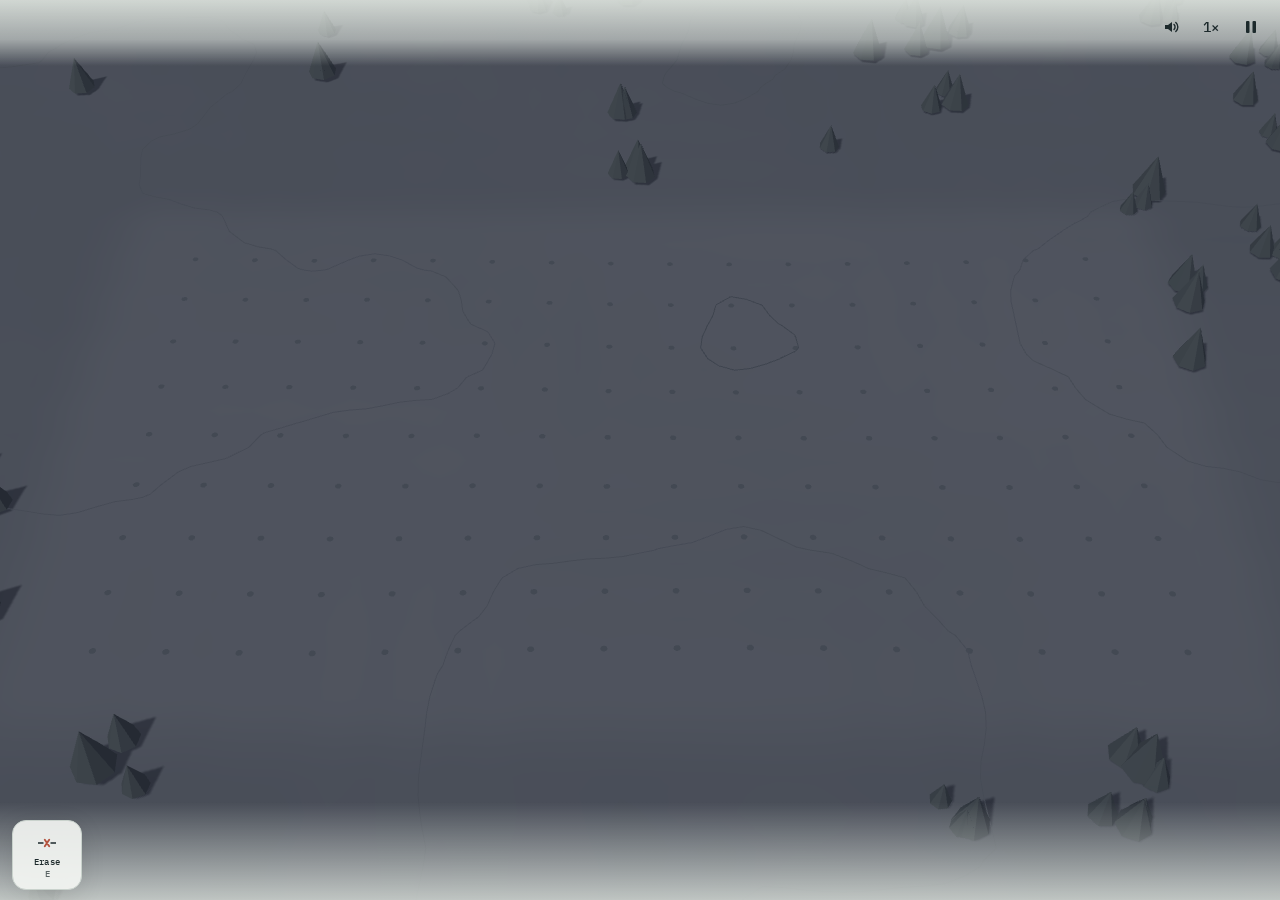
==== commit 41846326: "Preview preview/feat-clear-money from Tarrasse/wattsville@4885247" ====
--- a/preview/feat-clear-money/index.html
+++ b/preview/feat-clear-money/index.html
@@ -1,5 +1,5 @@
 <!doctype html><html lang="en"><head>
-<!-- wattsville-preview: feat/clear-money@2472400 -->
+<!-- wattsville-preview: feat/clear-money@4885247 -->
 <meta name="robots" content="noindex"><meta charset="utf-8"><meta name="viewport" content="width=device-width,initial-scale=1,viewport-fit=cover"><title>Wattsville 3D</title><meta name="claude:viewport-fit-sides" content="cover"><link rel="stylesheet" href="fonts/fonts.css"><style>:root{color-scheme:light;box-sizing:border-box;padding-top:env(safe-area-inset-top,0px);padding-bottom:env(safe-area-inset-bottom,0px)}html{scroll-padding-top:env(safe-area-inset-top,0px)}body{margin:0;padding:0;font:14px -apple-system,BlinkMacSystemFont,sans-serif;background:#faf9f5;color:#141413}img{max-width:100%}[hidden]:not([hidden=until-found i]){display:none!important}</style></head><body>
 <style>
 /* Layout: one-screen game. Thin status bar on top, the survey-map canvas fills the middle, tool tray at the bottom. */
@@ -691,36 +691,36 @@
   {id:'godalming',name:'Godalming',year:1881,place:'Surrey, England',source:'hydro',
    fact:'A water wheel at Westbrook Mill on the River Wey lit the town’s streets from September 1881.',
    why:'The world’s first public electricity supply: anyone in the town could ask to be connected, not only one mill or one house.',
-   plant:[-3,1],cable:40,bridges:2,cross:1,spawnMul:1.25,maxColors:2,stars:[1250,6000,12000],
+   plant:[-3,1],cable:40,bridges:2,cross:1,spawnMul:1.25,maxColors:2,stars:[500,6250,36000],
    water:river([[-30,3],[-14,2],[-6,4],[2,3],[10,5],[18,4],[30,5]],1.6)},
   {id:'newyork',name:'New York',year:1882,place:'Lower Manhattan',source:'coal',
    fact:'Edison’s Pearl Street Station burned coal to turn its dynamos, and switched on for about 85 customers on 4 September 1882.',
    why:'The first central power station: one plant, cables under the streets and a meter for each paying customer. Power companies still work this way.',
-   plant:[3,1],cable:45,bridges:3,cross:1,spawnMul:1,maxColors:3,stars:[1000,4500,8500],
+   plant:[3,1],cable:45,bridges:3,cross:1,spawnMul:1,maxColors:3,stars:[250,4750,33750],
    // Manhattan narrows to its southern tip between the Hudson (west) and the East River (east)
    water:(x,y)=>{const s=Math.max(0,y-2)*0.6,L=-8+s,R=7-s;return (x<=L&&x>L-3)||(x>=R&&x<R+2)||y>=9}},
   {id:'askov',name:'Askov',year:1891,place:'Jutland, Denmark',source:'wind',
    fact:'Poul la Cour built test wind turbines at the Askov folk high school from 1891, and trained the first “wind electricians”.',
    why:'La Cour measured the wind like a scientist and showed that farms and villages could make their own power. Denmark still leads the world in wind power.',
-   plant:[1,-1],cable:40,bridges:2,cross:1,spawnMul:1.1,maxColors:3,stars:[1250,4500,6000],
+   plant:[1,-1],cable:40,bridges:2,cross:1,spawnMul:1.1,maxColors:3,stars:[250,8750,33000],
    // open farmland with a small lake and a stream
    water:anyOf((x,y)=>Math.hypot((x+11)/1.4,y-6)<2.4,river([[-11,6],[-4,9],[4,10],[30,12]],1.0))},
   {id:'niagara',name:'Niagara Falls',year:1896,place:'New York, USA',source:'hydro',
    fact:'From 16 November 1896, the Adams Power Plant at Niagara Falls sent AC power to Buffalo, about 30 km away.',
    why:'Niagara proved that alternating current (AC) can carry power far from where it is made. It ended the “war of the currents”: the grids of the world use AC.',
-   plant:[-3,0],cable:45,bridges:4,cross:1,spawnMul:1.15,maxColors:4,stars:[1000,5000,8500],
+   plant:[-3,0],cable:45,bridges:4,cross:1,spawnMul:1.15,maxColors:4,stars:[250,5750,34000],
    // the Niagara River runs north past the town
    water:river([[-4,-20],[-3,-8],[-1,-2],[1,4],[2,20]],3.2)},
   {id:'obninsk',name:'Obninsk',year:1954,place:'Kaluga region, USSR',source:'nuclear',
    fact:'On 27 June 1954 the Obninsk plant became the first nuclear power station to supply an electricity grid.',
    why:'Obninsk started the nuclear age of electricity: a little fuel makes a lot of power, with no smoke. France now gets most of its electricity this way.',
-   plant:[-6,-3],cable:50,bridges:3,cross:1,spawnMul:1,maxColors:4,stars:[1500,7000,12000],
+   plant:[-6,-3],cable:50,bridges:3,cross:1,spawnMul:1,maxColors:4,stars:[250,4500,23000],
    // the Protva river runs along the north of the town
    water:river([[-30,-5],[-14,-4],[-6,-6],[2,-5],[10,-7],[30,-6]],2)},
   {id:'dubai',name:'Dubai',year:1961,place:'Deira and Bur Dubai',source:'gas',
    fact:'The Dubai Electricity Company began supplying Deira in 1961. Today, Dubai’s power stations burn natural gas.',
    why:'Dubai grew from a small trading town into a city of millions on power from oil and gas. Its gas plants also turn seawater into drinking water.',
-   plant:[-6,-1],cable:40,bridges:3,cross:1,spawnMul:1,maxColors:4,stars:[750,3500,10000],
+   plant:[-6,-1],cable:40,bridges:3,cross:1,spawnMul:1,maxColors:4,stars:[250,7750,43250],
    // the gas pipeline comes in from the west and runs through the town, south of the Creek
    pipe:[[-18,-3],[-7,-2],[-3,2],[4,4],[14,3],[22,-1]],
    // the Gulf coast to the north; the Creek divides Deira from Bur Dubai and ends in a lagoon
@@ -755,7 +755,7 @@
    percentage with each plant bought.
    Stars: three targets for the profit of a run: the most cash the company had, less the money it started with.
    So a lean network beats a big wasteful one. All cities are open from the start. */
-const ECON={pay:0.25,allLit:1.25,cable:1,bridge:8,cross:10,up:15,upStep:5,plant:25,plantMul:1.2,first:2,saved:5};
+const ECON={pay:0.25,allLit:1.25,cable:1,bridge:8,cross:10,up:15,upGrow:1.5,upFlat:3,upStep:0,plant:25,plantMul:1.2,first:2,saved:5};
 // pacing: seconds a powered home takes to fully recover; an unconnected home to go dark; the brownout
 // dimming divisor; and how often homes appear (start, fastest, and how quickly it speeds up)
 const BAL={recover:30,dark:70,brown:40,spawnStart:14,spawnMin:6,spawnRamp:120,
@@ -787,7 +787,9 @@
 // whatever was bought before. (An old save has no p.ups: its level comes from its pips.)
 const basePips=c=>Math.max(2,TYPES[c].plantCap+(tut?0:SRC().cap));
 const upsOf=p=>p.ups??Math.max(0,Math.round((p.cap-basePips(p.color))/2));
-const stepCost=k=>Math.round(ECON.up+ECON.upStep*k);
+// the price of the next +2 pips depends only on how often THAT plant was upgraded (k): steps k=0..ECON.upFlat
+// cost ECON.up each, then each step costs ECON.upGrow times the step before. The order of plants does not matter.
+const stepCost=k=>Math.round(ECON.up*ECON.upGrow**Math.max(0,k-ECON.upFlat)+ECON.upStep*k);
 // with no plant: the cheapest upgrade of all plants (of colour c when given)
 const cheapestUp=c=>{let best=null;for(const p of plants)if(c===undefined||p.color===c){const k=upsOf(p);if(!best||k<best.k)best={p,k}}return best?best.p:null};
 const upCost=p=>{if(!p)p=cheapestUp();return p?stepCost(upsOf(p)):stepCost(0)};
@@ -1864,13 +1866,17 @@
 /* ---------- the alert: one at a time, with the fix ----------
    Debt first, then new customers, then a short colour. Each one shows once for each episode: a short
    colour that the player closed stays closed until the colour is short again. */
-let alertKey='';
+let alertKey='';const SHORT_WAIT=5;
 function pickAlert(){
   if(st.money>=0) st.debtNo=false;
   if(st.money<0&&!st.debtNo) return 'debt';
   if(st.newType>=0){const c=st.newType;if(st.newTypeNo||houses.some(h=>h.color===c&&h.powered))st.newType=-1;else return 'new'+c}
-  st.shortNo=st.shortNo||[];let best=-1,bn=0;
-  for(let c=0;c<st.colors;c++){const n=demOf(c)-capOf(c);if(n<=0)st.shortNo[c]=false;else if(!st.shortNo[c]&&n>bn){bn=n;best=c}}
+  // a colour must stay short for SHORT_WAIT seconds of play: a short that the player fixes at once gets no alert
+  st.shortNo=st.shortNo||[];st.shortT0=st.shortT0||[];let best=-1,bn=0;
+  for(let c=0;c<st.colors;c++){const n=demOf(c)-capOf(c);
+    if(n<=0){st.shortNo[c]=false;st.shortT0[c]=null;continue}
+    if(st.shortT0[c]==null)st.shortT0[c]=st.t;
+    if(!st.shortNo[c]&&st.t-st.shortT0[c]>=SHORT_WAIT&&n>bn){bn=n;best=c}}
   return best>=0?'short'+best:'';
 }
 function updateAlert(){
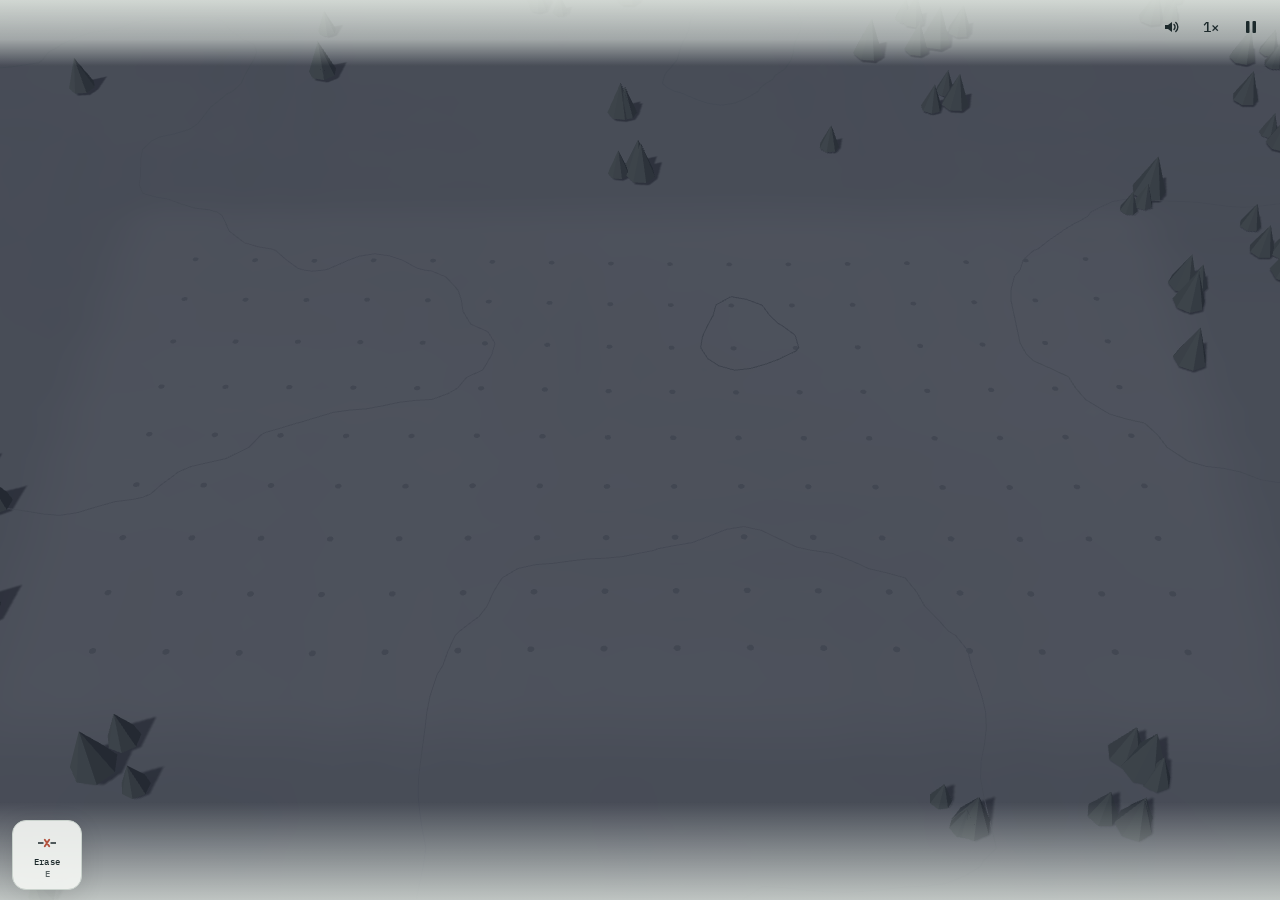
==== commit 8ddf4ff8: "Preview preview/feat-clear-money from Tarrasse/wattsville@4d8627c" ====
--- a/preview/feat-clear-money/index.html
+++ b/preview/feat-clear-money/index.html
@@ -1,5 +1,5 @@
 <!doctype html><html lang="en"><head>
-<!-- wattsville-preview: feat/clear-money@4885247 -->
+<!-- wattsville-preview: feat/clear-money@4d8627c -->
 <meta name="robots" content="noindex"><meta charset="utf-8"><meta name="viewport" content="width=device-width,initial-scale=1,viewport-fit=cover"><title>Wattsville 3D</title><meta name="claude:viewport-fit-sides" content="cover"><link rel="stylesheet" href="fonts/fonts.css"><style>:root{color-scheme:light;box-sizing:border-box;padding-top:env(safe-area-inset-top,0px);padding-bottom:env(safe-area-inset-bottom,0px)}html{scroll-padding-top:env(safe-area-inset-top,0px)}body{margin:0;padding:0;font:14px -apple-system,BlinkMacSystemFont,sans-serif;background:#faf9f5;color:#141413}img{max-width:100%}[hidden]:not([hidden=until-found i]){display:none!important}</style></head><body>
 <style>
 /* Layout: one-screen game. Thin status bar on top, the survey-map canvas fills the middle, tool tray at the bottom. */
@@ -751,11 +751,11 @@
    Bonuses: +$2 the first time a home is connected; +$5 for saving a home that was more than 60% dim.
    Spending: cable $1 a square, bridges $8 a water square (both refunded when erased), crossovers $10,
    plant upgrades (+2 pips) and new plants. An upgrade's price depends only on the level of that plant
-   (ECON.up for its first upgrade, ECON.upStep more for each next one); a new plant's price rises by a
+   (see stepCost), and each plant takes at most ECON.upMax upgrades; a new plant's price rises by a
    percentage with each plant bought.
    Stars: three targets for the profit of a run: the most cash the company had, less the money it started with.
    So a lean network beats a big wasteful one. All cities are open from the start. */
-const ECON={pay:0.25,allLit:1.25,cable:1,bridge:8,cross:10,up:15,upGrow:1.5,upFlat:3,upStep:0,plant:25,plantMul:1.2,first:2,saved:5};
+const ECON={pay:0.25,allLit:1.25,cable:1,bridge:8,cross:10,up:15,upGrow:1.5,upFlat:3,upStep:0,upMax:4,plant:25,plantMul:1.2,first:2,saved:5};
 // pacing: seconds a powered home takes to fully recover; an unconnected home to go dark; the brownout
 // dimming divisor; and how often homes appear (start, fastest, and how quickly it speeds up)
 const BAL={recover:30,dark:70,brown:40,spawnStart:14,spawnMin:6,spawnRamp:120,
@@ -790,9 +790,12 @@
 // the price of the next +2 pips depends only on how often THAT plant was upgraded (k): steps k=0..ECON.upFlat
 // cost ECON.up each, then each step costs ECON.upGrow times the step before. The order of plants does not matter.
 const stepCost=k=>Math.round(ECON.up*ECON.upGrow**Math.max(0,k-ECON.upFlat)+ECON.upStep*k);
+// each plant takes at most ECON.upMax upgrades; after that, more pips need a new plant
+const atMax=p=>upsOf(p)>=ECON.upMax;
 // with no plant: the cheapest upgrade of all plants (of colour c when given)
-const cheapestUp=c=>{let best=null;for(const p of plants)if(c===undefined||p.color===c){const k=upsOf(p);if(!best||k<best.k)best={p,k}}return best?best.p:null};
-const upCost=p=>{if(!p)p=cheapestUp();return p?stepCost(upsOf(p)):stepCost(0)};
+const cheapestUp=c=>{let best=null;for(const p of plants)if((c===undefined||p.color===c)&&!atMax(p)){const k=upsOf(p);if(!best||k<best.k)best={p,k}}return best?best.p:null};
+// no plant (or a plant at the max) has no upgrade price: Infinity, so a new plant is always the cheaper choice
+const upCost=p=>{if(p===undefined)p=cheapestUp();return p&&!atMax(p)?stepCost(upsOf(p)):Infinity};
 const plantCost=()=>Math.round(ECON.plant*SRC().cost*Math.pow(ECON.plantMul,st.built));
 function earn(x){st.money+=x;st.weekIn=(st.weekIn||0)+x}
 // the score of a run is its profit: the most cash the company has had, less the money it started with
@@ -1078,6 +1081,7 @@
 }
 // buy +2 homes of capacity on a plant
 function buyUpgrade(p){
+  if(atMax(p)){sfx.thud();notice(`This plant has all ${ECON.upMax} upgrades. Build a new plant for more pips.`);return false}
   const c=upCost(p);if(!spend(c,'+2 pips cost')) return false;
   // the hold label and the card showed the price: no float
   p.cap+=2;p.ups=upsOf(p)+1;st.ups++;p.paid=(p.paid||0)+c;st.wkUp=(st.wkUp||0)+c;st.wkUpN=(st.wkUpN||0)+1;
@@ -1118,13 +1122,16 @@
   if(!plants.includes(p)||st.over||!$('intro').hidden){closePlantCard();return}
   const T=TYPES[p.color],up=plantUpkeep(p),fuel=Math.round(plantFuel(p)),inc=Math.round(plantIncome(p)),cost=up+fuel,net=inc-cost,spare=p.cap-p.load,uc=upCost(p);
   $('pcTitle').textContent=`${COLOR_NAMES[p.color][0].toUpperCase()+COLOR_NAMES[p.color].slice(1)} plant · ${T.name.toLowerCase()}, ${T.volt}`;
-  $('pcPips').textContent=`Sends ${p.load} of ${p.cap} pips`+(spare>0?` · ${spare} spare`:'');
+  $('pcPips').textContent=`Sends ${p.load} of ${p.cap} pips`+(spare>0?` · ${spare} spare`:'')+` · upgrades ${upsOf(p)} of ${ECON.upMax}`;
   // two short lines: what it earns, what it costs (spare pips named), and the result
   const html=`Earns ${nb$(inc)}/wk \u00b7 costs ${nb$(cost)}/wk${spare>0?` (${spare} spare pip${spare>1?'s':''}: ${nb$(spare*UPKEEP.pip)})`:''}<br>`+
     `<b>\u2192 ${nbs$(net)}/wk</b>${fuel?` <span class="mu">incl. fuel ${nb$(fuel)}</span>`:''}`;
   if($('pcWeek').innerHTML!==html)$('pcWeek').innerHTML=html;
   $('pcWeek').classList.toggle('loss',net<0);
-  $('pcUp').textContent=`+2 pips \u00b7 ${fmt$(uc)} \u00b7 \u2212$${2*UPKEEP.pip}/wk`;$('pcUp').setAttribute('aria-label',`Upgrade: 2 more pips for ${fmt$(uc)}, upkeep $${2*UPKEEP.pip} more a week. The next one costs ${fmt$(stepCost(upsOf(p)+1))}`);$('pcUp').disabled=st.money<uc;
+  const mx=atMax(p),last=upsOf(p)+1>=ECON.upMax;
+  $('pcUp').textContent=mx?'Max \u00b7 build a new plant':`+2 pips \u00b7 ${fmt$(uc)} \u00b7 \u2212$${2*UPKEEP.pip}/wk`;
+  $('pcUp').setAttribute('aria-label',mx?`This plant has all ${ECON.upMax} upgrades. Build a new plant for more pips.`:`Upgrade ${upsOf(p)+1} of ${ECON.upMax}: 2 more pips for ${fmt$(uc)}, upkeep $${2*UPKEEP.pip} more a week.`+(last?' This is the last upgrade.':` The next one costs ${fmt$(stepCost(upsOf(p)+1))}`));
+  $('pcUp').disabled=mx||st.money<uc;
   $('pcSell').textContent=`Sell \u00b7 +$${sellValue(p)} \u00b7 saves $${cost}/wk`;
   // the tutorial only shows the buttons: buying or selling would change the lesson's town
   if(tut) $('pcUp').disabled=$('pcSell').disabled=true; else $('pcSell').disabled=false;
@@ -1255,8 +1262,9 @@
   // holding a plant without moving off it upgrades it; moving draws a cable as before
   const p=occ[i];
   if(p&&p.kind==='plant'&&st.mode==='draw'&&(!tut||tut.step>=8)){
-    drag.hold={p,i,t0:performance.now()};
-    if(!tut) drag.hold.timer=setTimeout(()=>{
+    drag.hold={p,i,t0:performance.now(),max:atMax(p)};
+    // a plant at the max: the hold only shows the bubble, it buys nothing
+    if(!tut&&!drag.hold.max) drag.hold.timer=setTimeout(()=>{
       if(!drag||!drag.hold||drag.hold.p!==p) return;
       drag=null;buyUpgrade(p);updateHud();
     },HOLD_MS);
@@ -1544,12 +1552,13 @@
 function markBuild(){if(!st)return;const now=wallMs();if(!netFlash||now>netFlash.until||netFlash.st!==st)netFlash={base:netWeek(),st};netFlash.until=now+CHIP_MS}
 const pipWeek=c=>ECON.pay*WEEK*TYPES[c].pay/TYPES[c].demand*(st.allLit?ECON.allLit:1);
 // the plant the short alert upgrades: the cheapest in an overloaded network of that colour
-function fixPlant(c){const over=plants.some(q=>q.color===c&&q.over);let best=null;for(const p of plants)if(p.color===c&&(p.over||!over)&&(!best||upsOf(p)<upsOf(best)))best=p;return best}
+// plants at the max are skipped: null means only a new plant adds pips
+function fixPlant(c){const over=plants.some(q=>q.color===c&&q.over);let best=null;for(const p of plants)if(p.color===c&&(p.over||!over)&&!atMax(p)&&(!best||upsOf(p)<upsOf(best)))best=p;return best}
 // one best action, for the breakdown: a short colour, customers that wait for cable, else the biggest bill
 function bestAction(){
   for(let c=0;c<st.colors;c++){const n=demOf(c)-capOf(c);if(n>0){
     const p=fixPlant(c),lost=houses.filter(h=>h.color===c&&!h.powered&&h.share>0).reduce((a,h)=>a+ECON.pay*WEEK*payOf(h)*(1-h.share),0);
-    return `<b>${cap1(COLOR_NAMES[c])} is ${pl(n,'pip')} short.</b> `+(lost>=1?`Dim customers pay ${nb$(lost)} less a week. `:'')+(p?`+2 pips cost ${nb$(upCost(p))}.`:'')}}
+    return `<b>${cap1(COLOR_NAMES[c])} is ${pl(n,'pip')} short.</b> `+(lost>=1?`Dim customers pay ${nb$(lost)} less a week. `:'')+(p?`+2 pips cost ${nb$(upCost(p))}.`:`Its plants are at the max. A new plant costs ${nb$(plantCost())}.`)}}
   const wait=houses.filter(h=>!(h.share>0)).length;
   if(wait) return `<b>${pl(wait,'customer')} ${wait===1?'waits':'wait'} for cable.</b> Each lit home pays ${nb$(ECON.pay*WEEK)} a week.`;
   const b=weekBill(),spare=plants.reduce((a,p)=>a+p.cap-p.load,0),big=[['cable',b.cable],['plants',b.plants],['fuel',b.fuel]].sort((x,y)=>y[1]-x[1])[0][0];
@@ -1568,7 +1577,7 @@
     const parts=[];if(W.nUp)parts.push(`${pl(W.nUp,'upgrade')} ${nb$(W.up)}`);if(W.nPlant)parts.push(`${pl(W.nPlant,'new plant')} ${nb$(W.plant)}`);if(W.cable>=1)parts.push(`cable ${nb$(W.cable)}`);
     return `<b>Why:</b> building cost more than the week earned${parts.length?': '+parts.join(', '):''}. The new pips and cable pay it back in the next weeks.`;
   }
-  for(let c=0;c<st.colors;c++){const n=demOf(c)-capOf(c);if(n>0){const p=fixPlant(c);return `<b>${cap1(COLOR_NAMES[c])} is ${pl(n,'pip')} short.</b> Its customers dim and pay less.${p?` +2 pips cost ${nb$(upCost(p))}.`:''}`}}
+  for(let c=0;c<st.colors;c++){const n=demOf(c)-capOf(c);if(n>0){const p=fixPlant(c);return `<b>${cap1(COLOR_NAMES[c])} is ${pl(n,'pip')} short.</b> Its customers dim and pay less.${p?` +2 pips cost ${nb$(upCost(p))}.`:` Its plants are at the max: build a new plant (${nb$(plantCost())}).`}`}}
   const spare=plants.reduce((a,p)=>a+p.cap-p.load,0);
   if(spare>0) return `<b>Tip:</b> ${pl(spare,'spare pip')} cost${spare===1?'s':''} ${nb$(spare*UPKEEP.pip)} a week. Buy pips only when a colour is short.`;
   return '';
@@ -1617,7 +1626,7 @@
     if(!previewing){const t=$('tPlant');t.classList.remove('pulse');void t.offsetWidth;t.classList.add('pulse')}
   }
   news(()=>showStatement(W));
-  if(cash<0) hint('loss','Building counts too: a week that builds a lot can lose cash. Each plant’s next upgrade costs more than its last, and each new plant costs more.');
+  if(cash<0) hint('loss',`Building counts too: a week that builds a lot can lose cash. Each plant takes ${ECON.upMax} upgrades at most. After that you need a new plant, and each new plant costs more.`);
   if(bill.fuel>0){const S=SRC();hint('fuel-'+city().source,`${S.burns||'Plants burn fuel'}: $${S.fuel} a week for each pip a plant sends. Fuel is in your weekly bills.`)}
   allocate();updateHud();
 }
@@ -1851,7 +1860,7 @@
     `<div class="sep"></div>`+
     `<div class="r tot"><span>Profit a week</span><b class="${net<0?'neg':'pos'}">${nbs$(net)}</b></div>`+
     (st.week===1?'<div class="r"><small>Week 1 has no bills. Bills start in week 2.</small></div>':'')+
-    `<div class="nx">Next +2 pips: <b>${nb$(upCost(cp))}</b>${cp&&upsOf(cp)>0?' (the cheapest plant)':''} · new plant: <b>${nb$(plantCost())}</b> (+${Math.round((ECON.plantMul-1)*100)}% each)</div>`+
+    `<div class="nx">${cp?`Next +2 pips: <b>${nb$(upCost(cp))}</b>${upsOf(cp)>0?' (the cheapest plant)':''}`:`All plants at the max (${ECON.upMax} upgrades)`} · new plant: <b>${nb$(plantCost())}</b> (+${Math.round((ECON.plantMul-1)*100)}% each)</div>`+
     `<div class="tip">${bestAction()}</div>`;
   if($('brk').innerHTML!==html)$('brk').innerHTML=html;
 }
@@ -1891,7 +1900,7 @@
   }else{
     const c=+k.slice(5),T=TYPES[c],n=demOf(c)-capOf(c),dim=houses.filter(h=>h.color===c&&!h.powered&&h.share>0).length,p=fixPlant(c),price=upCost(p),nm=COLOR_NAMES[c];
     html=`<b>${cap1(nm)} is ${pl(n,'pip')} short.</b> `+(dim?`${dim} ${dim===1?T.one:T.name.toLowerCase()} share the power, dim and pay less.`:`The next ${T.one} gets no power.`)+
-      `<br><span class="mu">Add pips: hold ${/^[aeiou]/.test(nm)?'an':'a'} ${nm} plant, or drag a plant from the Plant tile.</span>`+
+      (p?`<br><span class="mu">Add pips: hold ${/^[aeiou]/.test(nm)?'an':'a'} ${nm} plant, or drag a plant from the Plant tile.</span>`:`<br><span class="mu">The ${nm} plants are at the max. Drag a new plant from the Plant tile: ${fmt$(plantCost())}.</span>`)+
       (p?`<br><button class="fix" data-act="up" data-c="${c}"${st.money<price?' disabled':''}>+2 pips · ${fmt$(price)}</button>`:'');
   }
   html+=`<button class="ax" data-act="x" aria-label="Close">✕</button>`;
@@ -2091,10 +2100,11 @@
   if(drag&&drag.hold&&!tut){
     const h=drag.hold,f=Math.min(1,(performance.now()-h.t0)/HOLD_MS),x=h.p.x+.5,y=h.p.y+.5;
     if(f>.15){
-      ctx.strokeStyle=theme.nets[h.p.color];ctx.lineWidth=.09;ctx.lineCap='round';
-      ctx.beginPath();ctx.arc(x,y,.72,-Math.PI/2,-Math.PI/2+f*Math.PI*2);ctx.stroke();
+      // a plant at the max gets no ring: the hold buys nothing
+      if(!h.max){ctx.strokeStyle=theme.nets[h.p.color];ctx.lineWidth=.09;ctx.lineCap='round';
+        ctx.beginPath();ctx.arc(x,y,.72,-Math.PI/2,-Math.PI/2+f*Math.PI*2);ctx.stroke()}
       ctx.font='600 0.3px '+getComputedStyle(document.body).fontFamily;ctx.textAlign='center';ctx.textBaseline='bottom';
-      ctx.fillStyle=theme.ink;ctx.fillText(`+2 pips · ${fmt$(upCost(h.p))}`,x,y-.82);
+      ctx.fillStyle=theme.ink;ctx.fillText(h.max?'Max':`+2 pips · ${fmt$(upCost(h.p))}`,x,y-.82);
     }
   }
   // hover
@@ -2689,11 +2699,12 @@
 // inside the lot: they never reach a neighbour's square, and they draw over the models (see PIP).
 const PIP_Z=.33;
 function updatePips(v,p){
-  const n=p.cap+(p.extra||0),key=n+':'+p.cap+':'+p.load+':'+p.over;if(key===v.pk)return;v.pk=key;emptyGroup(v.pg);
+  const n=p.cap+(p.extra||0),mx=p.kind==='plant'&&atMax(p),key=n+':'+p.cap+':'+p.load+':'+p.over+':'+mx;if(key===v.pk)return;v.pk=key;emptyGroup(v.pg);
   if(!n)return;
   const w=Math.min(.14,.8/(n*1.35-.35)),gap=w*.35,tot=n*w+(n-1)*gap,geo=G('pip'+w.toFixed(3),()=>box(w,.02,.12));
   const add=(geo,m,x,y,order)=>{const o=mesh(geo,m,x,y,PIP_Z,v.pg,false);o.receiveShadow=false;o.renderOrder=order};
-  add(G('pipEdge'+tot.toFixed(3),()=>box(tot+.09,.01,.21)),PIP.edge,0,.045,30);
+  // a plant at the max upgrade gets a dark frame around its pips: the plate is full
+  add(G('pipEdge'+tot.toFixed(3)+mx,()=>box(tot+(mx?.13:.09),.01,mx?.25:.21)),mx?PIP.ink:PIP.edge,0,.045,30);
   add(G('pipPlate'+tot.toFixed(3),()=>box(tot+.07,.01,.19)),PIP.plate,0,.05,31);
   for(let k=0;k<n;k++)add(geo,k>=p.cap?PIP.over:k<p.load?(p.over?PIP.danger:PIP.ink):PIP.free,-tot/2+w/2+k*(w+gap),.06,32);
 }
@@ -2892,7 +2903,8 @@
   // holding a plant: the price of its next 2 pips, the upkeep they add, and the price of the step after
   if(drag&&drag.hold&&!tut){const h=drag.hold,f=Math.min(1,(performance.now()-h.t0)/HOLD_MS);
     if(f>.15){const [sx,sy]=worldToScreen(h.p.x+.5,h.p.y+.5,1.2),k=upsOf(h.p);
-      bubble(sx,sy,[[[`+2 pips · ${fmt$(stepCost(k))} · −$${2*UPKEEP.pip}/wk`,ink]],[[`next one ${fmt$(stepCost(k+1))}`]]])}}
+      if(h.max) bubble(sx,sy,[[[`Max · ${ECON.upMax} of ${ECON.upMax} upgrades`,ink]],[[`New plant for more pips: ${fmt$(plantCost())}`]]]);
+      else bubble(sx,sy,[[[`Upgrade ${k+1} of ${ECON.upMax} · +2 pips · ${fmt$(stepCost(k))}`,ink]],[[`−$${2*UPKEEP.pip}/wk · `+(k+1>=ECON.upMax?'the last one':`next one ${fmt$(stepCost(k+1))}`)]]])}}
   // a plant dragged from the dock: its price, its upkeep, and what its pips light; or why a release there does nothing
   if(pdrag&&pdrag.on&&pdrag.i>=0&&!st.paused){const i=pdrag.i,[sx,sy0]=worldToScreen(cx(i)+.5,cy(i)+.5,1.1),sy=sy0-(pdrag.touch?34:6);
     if(pdrag.why) bubble(sx,sy,[[[pdrag.why,bad]]]);
@@ -2964,31 +2976,63 @@
 /* The menu's player, as in the app: each second it buys capacity for a short color, upgrades the most
    overloaded network, then cables every unconnected customer to the nearest network of its color. */
 const nbr4=i=>{const x=cx(i),y=cy(i),out=[];if(x>0)out.push(i-1);if(x<COLS-1)out.push(i+1);if(y>0)out.push(i-COLS);if(y<ROWS-1)out.push(i+COLS);return out};
-function landNear(h){
-  for(let r=1;r<=3;r++)for(let dy=-r;dy<=r;dy++)for(let dx=-r;dx<=r;dx++){
+function landNear(h,R=3){
+  for(let r=1;r<=R;r++)for(let dy=-r;dy<=r;dy++)for(let dx=-r;dx<=r;dx++){
     const x=h.x+dx,y=h.y+dy;
     if(Math.max(Math.abs(dx),Math.abs(dy))===r&&x>=0&&y>=0&&x<COLS&&y<ROWS&&canBuildPlant(x,y)) return {x,y};
   }
   return null;
+}
+// the squares of the network of colour c that holds square i
+function netSquares(i,c){
+  const net=new Uint8Array(N),q=[i];net[i]=1;
+  for(let k=0;k<q.length;k++)for(const j of nbr4(q[k]))if(!net[j]&&links.has(lk(q[k],j,c))){net[j]=1;q.push(j)}
+  return net;
+}
+// the cheapest cable from a new plant to the network of customer h
+function joinNet(p,h){
+  if(!p||p.kind!=='plant')return;
+  const c=p.color,net=netSquares(idx(h.x,h.y),c);
+  const start=idx(p.x,p.y),prev=new Int32Array(N).fill(-2),cost=new Float64Array(N);prev[start]=-1;
+  const q=[start];let end=-1;
+  for(let k=0;k<q.length&&end<0;k++){const i=q[k];
+    for(const j of nbr4(i)){if(prev[j]!==-2||!inBounds(cx(j),cy(j)))continue;
+      if(net[j]){prev[j]=i;end=j;break}
+      const e=entryCost(j,c);if(e<0||occ[j])continue;prev[j]=i;cost[j]=cost[i]+e;q.push(j)}}
+  if(end<0||cost[prev[end]]>st.money)return;
+  let last=-1;for(let i=end;i>=0;i=prev[i]){if(!placeAt(i,c))break;if(last>=0)links.add(lk(last,i,c));last=i}
+  allocate();
+}
+// a new plant near customer h, joined to its network when h has one: for a network whose plants are all at the max
+function plantNear(h){
+  if(st.money<plantCost()+5)return false;
+  const sq=landNear(h,6);if(!sq)return false;
+  const pc=st.plantColor;st.plantColor=h.color;const ok=buyPlant(idx(sq.x,sq.y));st.plantColor=pc;
+  if(ok&&h.share>0)joinNet(occ[idx(sq.x,sq.y)],h);
+  return ok;
 }
 function autoBuy(){
   for(let c=0;c<st.colors;c++){
     if(demOf(c)<=capOf(c)) continue;
+    // an upgrade's price depends on the plant's level: compare a new plant with the cheapest upgrade where this colour is short
     const waiting=houses.find(h=>h.color===c&&!(h.share>0));
-    // an upgrade's price depends on the plant's level: compare a new plant with the cheapest upgrade where this colour is short
     const cp=fixPlant(c),uc=upCost(cp);
-    const sq=plantCost()<uc&&waiting&&st.money>=plantCost()+5?landNear(waiting):null;
-    if(sq){const pc=st.plantColor;st.plantColor=c;buyPlant(idx(sq.x,sq.y));st.plantColor=pc}
-    else if(cp&&st.money>=uc+5) buyUpgrade(cp);
+    if(waiting&&plantCost()<uc&&plantNear(waiting)) continue;
+    if(cp&&st.money>=uc+5) buyUpgrade(cp);
   }
 }
 // allocate() puts a network's missing pips on its first plant
 function autoUpgrade(){
   allocate();
-  const worst=plants.filter(p=>p.extra>0).sort((a,b)=>b.extra-a.extra)[0];
-  // the cheapest plant of an overloaded network of that colour
-  const p=worst&&fixPlant(worst.color);
-  if(p&&st.money>=upCost(p)+10) buyUpgrade(p);
+  const worst=plants.filter(p=>p.extra>0).sort((a,b)=>b.extra-a.extra)[0];if(!worst)return;
+  // the cheapest plant of that network that can still take an upgrade
+  const net=netSquares(idx(worst.x,worst.y),worst.color);let p=null;
+  for(const q of plants)if(q.color===worst.color&&net[idx(q.x,q.y)]&&!atMax(q)&&(!p||upsOf(q)<upsOf(p)))p=q;
+  if(p){if(st.money>=upCost(p)+10)buyUpgrade(p);return}
+  // all its plants are at the max: a new plant next to one of its dim customers (two tries keep the bot fast)
+  if(st.money<plantCost()+5)return;
+  const dim=houses.filter(h=>h.color===worst.color&&!h.powered&&net[idx(h.x,h.y)]);
+  for(let k=0;k<Math.min(2,dim.length);k++)if(plantNear(dim[rnd(0,dim.length-1)]))return;
 }
 // the price of cable through a square, or -1 when the player cannot pass it
 function entryCost(i,c){
